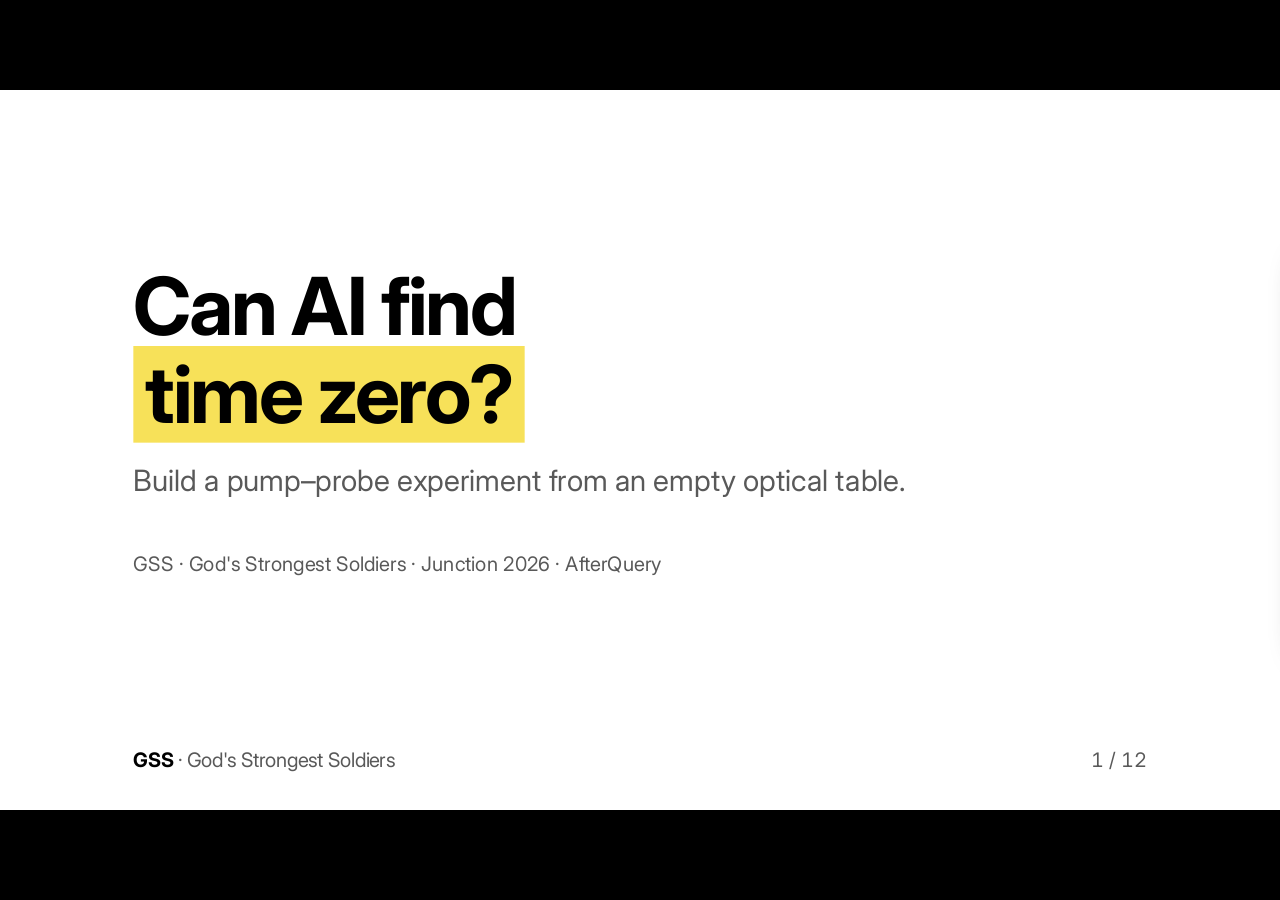
==== pitch-deck.html @ d1e14be1 "pitch deck for now" ====
<!doctype html>
<!--
Pitch deck, Junction · AfterQuery "Break the agent" challenge.
Style borrowed from the group-meeting template (flat, black/white, one yellow highlight), with no Aalto or MQO logos.
The deck uses only documented project claims and scored results. The 3D scene is a labelled concept illustration.
Keys: arrows/space navigate · V video cut (2-min subset) · N speaker notes · T theme · F full screen · L laser · P pen · C clear · O overview.
Ctrl/Cmd+P → Save as PDF gives the submission pitch deck (one slide per page, light theme).
-->
<html lang="en">
<head>
<meta charset="utf-8">
<meta name="viewport" content="width=device-width, initial-scale=1">
<title>GSS · Find Time Zero</title>
<link rel="preconnect" href="https://fonts.googleapis.com">
<link href="https://fonts.googleapis.com/css2?family=Inter:wght@400;700&display=swap" rel="stylesheet">
<style>
  :root { --bg:#FFFFFF; --fg:#000000; --muted:#595959; --accent:#F7E159; --ring:#000000; --line:#D9D9D9; }
  :root[data-theme="dark"] { --bg:#000000; --fg:#FFFFFF; --muted:#A6A6A6; --accent:#F7E159; --ring:#F7E159; --line:#333333; }
  * { box-sizing:border-box; margin:0; padding:0; }
  html, body { height:100%; background:#000; overflow:hidden; font-family:"Inter", Arial, sans-serif; }

  .stage { position:absolute; left:50%; top:50%; width:1920px; height:1080px; transform-origin:center center; }
  .slide { position:absolute; inset:0; display:none; flex-direction:column; padding:110px 200px 200px;
    background:var(--bg); color:var(--fg); overflow:hidden; }
  .slide.active { display:flex; }
  .slide h1 { letter-spacing:-0.025em; font-size:120px; line-height:1.1; font-weight:700; }
  .slide h2 { letter-spacing:-0.025em; font-size:80px; line-height:1.15; font-weight:700; margin-bottom:64px; }
  .slide p, .slide li { font-size:44px; line-height:1.4; }
  .slide h1, .slide h2 { text-wrap:balance; } .slide p, .slide li { text-wrap:pretty; }
  .slide ul { list-style:none; margin-left:56px; }
  .slide li { padding-left:56px; position:relative; margin-bottom:22px; }
  .slide li::before { content:""; position:absolute; left:10px; top:28px; width:14px; height:14px; border-radius:50%; background:var(--fg); }
  .slide li li { color:var(--muted); margin-top:12px; margin-bottom:0; }
  .slide li ul { margin-left:0; }
  .slide p + ul { margin-top:36px; }
  .slide .muted { color:var(--muted); }
  .slide mark { background:var(--accent); color:#000; padding:0 .15em; }
  .slide aside.notes { display:none; }

  .title { justify-content:center; }
  .title h1 { margin-bottom:32px; }
  .title p { color:var(--muted); }
  .section { justify-content:center; }
  .section h1 { font-size:144px; max-width:1000px; }
  .section p { margin-top:32px; color:var(--muted); }
  .split .cols { display:grid; grid-template-columns:1fr 1fr; gap:80px; flex:1; min-height:0; align-items:start; }
  .split .cols ul { margin-left:0; }

  /* big statement slide */
  .big { font-size:96px; font-weight:700; letter-spacing:-0.05em; line-height:1.05; }

  /* text-only meme: two panels, left-aligned */
  .meme2 { display:grid; grid-template-columns:1fr 1fr; gap:0; flex:1; min-height:0; }
  .meme2 .pn { display:flex; flex-direction:column; justify-content:center; gap:28px; padding:0 64px; }
  .meme2 .pn:first-child { padding-left:0; }
  .meme2 .pn + .pn { border-left:1px solid var(--line); }
  .meme2 .who { font-size:44px; color:var(--muted); }
  .meme2 .what { font-size:72px; font-weight:700; letter-spacing:-0.04em; line-height:1.1; }
  .cap { font-size:44px; color:var(--muted); font-style:italic; margin-top:24px; }

  /* goal / actions / observations / reward */
  .quad { display:grid; grid-template-columns:1fr 1fr; grid-template-rows:1fr 1fr; column-gap:96px; row-gap:40px; flex:1; min-height:0; }
  .quad > div { display:flex; flex-direction:column; gap:12px; }
  .quad .k { font-size:44px; font-weight:700; }
  .quad .v { font-size:44px; line-height:1.35; }

  /* diagrams */
  .diagram { flex:1; min-height:0; display:flex; align-items:center; }
  .diagram svg { width:100%; height:auto; max-height:100%; overflow:visible; }
  svg .ln { stroke:var(--fg); stroke-width:5; fill:none; stroke-linecap:round; }
  svg .lnm { stroke:var(--muted); stroke-width:4; fill:none; stroke-dasharray:14 12; }
  svg .nd { fill:var(--accent); stroke:var(--ring); stroke-width:4; }
  svg .bt { fill:var(--fg); font-size:44px; font-weight:700; letter-spacing:-0.02em; }
  svg .lb { fill:var(--fg); font-size:34px; }
  svg .lm { fill:var(--muted); font-size:32px; }
  svg .ax { stroke:var(--line); stroke-width:2; }
  svg .bar-ref { fill:var(--accent); stroke:var(--ring); stroke-width:3; }
  svg .bar-ag { fill:var(--fg); }
  svg .bar-base { fill:none; stroke:var(--muted); stroke-width:3; stroke-dasharray:10 8; }

  .slide pre.code { background:#1E1E1E; color:#D4D4D4; border-radius:2px; padding:44px 56px;
    font-family:Consolas, "SF Mono", Menlo, "DejaVu Sans Mono", monospace; font-size:36px; line-height:1.7; white-space:pre; overflow:hidden; }
  .slide code { background:#1E1E1E; color:#D4D4D4; border-radius:2px; padding:.05em .3em; font-family:Consolas, "SF Mono", Menlo, monospace; font-size:.85em; }
  .code .k { color:#569CD6; } .code .s { color:#CE9178; } .code .c { color:#6A9955; } .code .f { color:#DCDCAA; } .code .n { color:#B5CEA8; }

  /* footer: text wordmark instead of logos */
  .foot { position:absolute; left:0; right:0; bottom:0; height:150px; padding:0 200px; z-index:5;
    display:flex; align-items:center; justify-content:space-between; pointer-events:none; }
  .wordmark { font-size:30px; font-weight:700; letter-spacing:-0.02em; color:var(--fg); }
  .wordmark span { font-weight:400; color:var(--muted); }
  .right { display:flex; align-items:center; gap:28px; }
  .count { font-size:30px; color:var(--muted); font-variant-numeric:tabular-nums; }
  .vtag { font-size:24px; background:var(--accent); color:#000; padding:2px 12px; display:none; }
  body.video .vtag { display:inline; }

  /* overview grid */
  body.overview .stage { position:static; transform:none !important; width:auto; height:auto; display:grid;
    grid-template-columns:repeat(auto-fill, 360px); gap:20px; padding:24px; justify-content:center; background:#222; }
  body.overview { overflow:auto; }
  :root:has(body.overview) { background:#222; }
  body.overview .slide { display:flex; position:relative; zoom:.1875; cursor:pointer; width:1920px; height:1080px; outline:0 solid var(--accent); }
  body.overview .slide.active { outline:40px solid var(--accent); }
  body.overview.video .slide:not([data-video]) { opacity:.35; }
  body.overview .foot { display:none; }

  /* speaker notes panel (N) */
  #notes { position:fixed; left:0; right:0; bottom:0; max-height:34vh; overflow:auto; z-index:35; display:none;
    background:rgba(20,22,26,.96); color:#fff; font-size:18px; line-height:1.5; padding:16px 28px; }
  #notes b { color:#F7E159; font-weight:700; }
  body.shownotes #notes { display:block; }

  /* control sidebar (right edge) */
  #hot { position:fixed; top:0; right:0; bottom:0; width:32px; z-index:30; }
  #bar { position:fixed; top:50%; right:0; z-index:31; width:210px; padding:10px; display:flex; flex-direction:column; gap:6px;
    background:rgba(20,22,26,.94); border-radius:16px 0 0 16px; box-shadow:0 8px 30px rgba(0,0,0,.4);
    transform:translate(110%, -50%); transition:transform .18s ease .35s; }
  #hot:hover + #bar, #bar:hover, #bar:focus-within { transform:translate(0, -50%); transition-delay:0s; }
  #bar button { display:flex; justify-content:space-between; align-items:center; gap:12px; font:inherit; font-size:16px; color:#fff;
    background:transparent; border:1px solid transparent; border-radius:10px; padding:10px 12px; cursor:pointer; text-align:left; }
  #bar button:hover { background:rgba(255,255,255,.12); }
  #bar button.on { background:#F7E159; border-color:#F7E159; color:#000; }
  #bar kbd { font:inherit; font-size:12px; opacity:.65; border:1px solid rgba(255,255,255,.35); border-radius:4px; padding:0 6px; }
  #ink { position:fixed; inset:0; width:100vw; height:100vh; z-index:8; pointer-events:none; touch-action:none; }
  body.pen #ink { cursor:crosshair; }
  #laser { position:fixed; left:0; top:0; width:38px; height:38px; margin:-19px 0 0 -19px; border-radius:50%; pointer-events:none; z-index:40; display:none;
    background:radial-gradient(circle, #fff 0 10%, #ff2d2d 28%, rgba(255,45,45,.55) 52%, rgba(255,45,45,0) 72%); }
  body.laser, body.laser * { cursor:none; }
  body.laser #bar, body.laser #bar * { cursor:default; }
  body.overview #ink, body.overview #laser, body.overview #notes { display:none !important; }


  /* ================= animation ================= */
  @keyframes rise { from { opacity:0; transform:translateY(28px); } to { opacity:1; transform:none; } }
  @keyframes fade { from { opacity:0; } to { opacity:1; } }
  @keyframes grow { from { transform:scaleY(0); } to { transform:scaleY(1); } }
  @keyframes draw { from { stroke-dashoffset:1; } to { stroke-dashoffset:0; } }
  @keyframes sweep { to { background-size:100% 100%; } }
  @keyframes pump  { 0% { transform:translate(0,0); opacity:0; } 8% { opacity:1; } 50% { transform:translate(560px,0); opacity:1; } 56%,100% { transform:translate(560px,0); opacity:0; } }
  @keyframes probe { 0% { transform:translate(0,0); opacity:0; } 8% { opacity:1; } 50% { transform:translate(280px,280px); opacity:1; } 56%,100% { transform:translate(280px,280px); opacity:0; } }
  @keyframes flash { 0%,46% { transform:scale(0); opacity:0; } 52% { transform:scale(1); opacity:1; } 80%,100% { transform:scale(2.4); opacity:0; } }

  .slide.active > :not(aside) { animation:rise .6s cubic-bezier(.2,.7,.2,1) both; }
  .slide.active > :nth-child(2) { animation-delay:.08s; }
  .slide.active > :nth-child(3) { animation-delay:.16s; }
  .slide.active > :nth-child(4) { animation-delay:.24s; }
  .slide.active > :nth-child(5) { animation-delay:.32s; }
  /* bullets and columns arrive one by one */
  .slide.active > ul > li, .slide.active .cols ul > li, .slide.active .quad > div, .slide.active .cols > div > p {
    animation:rise .5s cubic-bezier(.2,.7,.2,1) both; }
  .slide.active ul > li:nth-child(1) { animation-delay:.30s; }
  .slide.active ul > li:nth-child(2) { animation-delay:.42s; }
  .slide.active ul > li:nth-child(3) { animation-delay:.54s; }
  .slide.active ul > li:nth-child(4) { animation-delay:.66s; }
  .slide.active .cols > div:nth-child(2) li:nth-child(1) { animation-delay:.70s; }
  .slide.active .cols > div:nth-child(2) li:nth-child(2) { animation-delay:.82s; }
  .slide.active .cols > div:nth-child(2) li:nth-child(3) { animation-delay:.94s; }
  .slide.active .cols > div:nth-child(2) li:nth-child(4) { animation-delay:1.06s; }
  .slide.active .cols > div:nth-child(2) > p { animation-delay:.6s; }
  .slide.active .quad > div:nth-child(1) { animation-delay:.25s; }
  .slide.active .quad > div:nth-child(2) { animation-delay:.40s; }
  .slide.active .quad > div:nth-child(3) { animation-delay:.55s; }
  .slide.active .quad > div:nth-child(4) { animation-delay:.70s; }
  /* meme: punchline lands late */
  .slide.active .meme2 .pn { animation:rise .5s cubic-bezier(.2,.7,.2,1) .3s both; }
  .slide.active .meme2 .pn + .pn { animation-delay:1.3s; }
  /* highlighter sweep on <mark> */
  .slide mark { background:linear-gradient(var(--accent), var(--accent)) no-repeat 0 0 / 100% 100%; }
  .slide.active mark { background-size:0% 100%; animation:sweep .5s ease-out 1s forwards; }
  /* chart: bars grow from the axis, reference last */
  svg .bar-ref, svg .bar-ag, svg .bar-base { transform-box:fill-box; transform-origin:50% 100%; }
  .slide.active svg .bar-base, .slide.active svg .bar-ag, .slide.active svg .bar-ref { animation:grow .7s cubic-bezier(.2,.7,.2,1) both; }
  .slide.active svg rect:nth-of-type(1) { animation-delay:.3s; } .slide.active svg rect:nth-of-type(2) { animation-delay:.4s; }
  .slide.active svg rect:nth-of-type(3) { animation-delay:.55s; } .slide.active svg rect:nth-of-type(4) { animation-delay:.65s; }
  .slide.active svg rect:nth-of-type(5) { animation-delay:.75s; } .slide.active svg .bar-ref { animation-duration:1.1s; animation-delay:1.1s; }
  .slide.active svg g { animation:fade .4s 1.6s both; }
  /* environment diagram: arrows draw themselves */
  .slide.active svg line.ln[pathLength] { stroke-dasharray:1; animation:draw .6s ease-out both; }
  .slide.active svg line.ln[pathLength]:nth-of-type(2) { animation-delay:.6s; }
  .slide.active svg line.ln[pathLength]:nth-of-type(3) { animation-delay:1.0s; }
  .slide.active svg line.ln[pathLength]:nth-of-type(4) { animation-delay:1.4s; }
  .slide.active svg polygon.nd { animation:fade .3s both; }
  .slide.active svg polygon:nth-of-type(1) { animation-delay:.95s; }
  .slide.active svg polygon:nth-of-type(2) { animation-delay:1.35s; }
  .slide.active svg polygon:nth-of-type(3) { animation-delay:1.75s; }
  /* pump-probe: two pulses meet at the sample, on loop */
  .pp { position:absolute; right:200px; top:50%; width:620px; margin-top:-200px; }
  .pp .beam { stroke:var(--line); stroke-width:4; }
  .pp .pulse { fill:var(--accent); stroke:var(--ring); stroke-width:3; }
  .pp .flash { fill:var(--accent); transform-box:fill-box; transform-origin:center; }
  .slide.active .pp .pump  { animation:pump 2.8s cubic-bezier(.45,0,.55,1) .6s infinite both; }
  .slide.active .pp .probe { animation:probe 2.8s cubic-bezier(.45,0,.55,1) .6s infinite both; }
  .slide.active .pp .flash { animation:flash 2.8s ease-out .6s infinite both; }
  .pp text { fill:var(--muted); font-size:30px; }

  body.overview .slide *, body.overview .slide { animation:none !important; }
  @media (prefers-reduced-motion: reduce) { .slide *, .slide { animation:none !important; } .slide mark { background-size:100% 100% !important; } }
  @media print { .slide *, .slide { animation:none !important; } .slide mark { background-size:100% 100% !important; } }

  @page { size:1920px 1080px; margin:0; }
  @media print {
    :root, :root[data-theme="dark"] { --bg:#FFFFFF; --fg:#000000; --muted:#595959; --ring:#000000; --line:#D9D9D9; }
    html, body { overflow:visible; height:auto; background:#fff; }
    .stage { position:static; transform:none !important; width:1920px; height:auto; }
    .slide { display:flex !important; position:relative; width:1920px; height:1080px; break-after:page;
      -webkit-print-color-adjust:exact; print-color-adjust:exact; }
    .slide:last-of-type { break-after:auto; }
    .foot { position:fixed; } .right { display:none; }
    #hot, #bar, #laser, #ink, #notes { display:none !important; }
  }

  /* Pitch-specific layout: spare monochrome deck, one physical 3D moment. */
  .title-credit { margin-top:72px; font-size:30px !important; }
  .scene-slide { padding:82px 155px 155px; }
  .scene-slide h2 { margin-bottom:20px; max-width:1350px; }
  .scene-layout { display:grid; grid-template-columns:520px 1fr; align-items:center; gap:18px; flex:1; min-height:0; }
  .scene-copy { align-self:center; position:relative; z-index:2; }
  .scene-copy p { font-size:47px; line-height:1.27; }
  .scene-facts { display:grid; grid-template-columns:auto 1fr; gap:12px 20px; margin-top:42px; align-items:baseline; }
  .scene-facts strong { font-size:42px; font-weight:700; }
  .scene-facts span { font-size:31px; color:var(--muted); }
  .pulse-scene { width:100%; max-height:635px; overflow:visible; }
  .scene-label { font:700 32px Inter,Arial,sans-serif; fill:#1d2d3c; }
  .pump-label { fill:#066f98; } .probe-label { fill:#b85012; }
  .scene-caption { position:absolute; bottom:161px; right:165px; font-size:22px !important; color:var(--muted); }
  @keyframes pump3d { 0%,8% { transform:translate(0,0); opacity:0; } 14% {opacity:1} 52% {transform:translate(405px,-100px);opacity:1} 56%,100% {transform:translate(405px,-100px);opacity:0} }
  @keyframes probe3d { 0%,8% { transform:translate(0,0); opacity:0; } 14% {opacity:1} 52% {transform:translate(-358px,-120px);opacity:1} 56%,100% {transform:translate(-358px,-120px);opacity:0} }
  @keyframes impact3d { 0%,47% {opacity:0; transform:scale(.2)} 52% {opacity:1; transform:scale(1)} 73%,100% {opacity:0; transform:scale(1.75)} }
  .pulse-pump,.pulse-probe,.impact-halo,.impact-core { transform-box:fill-box; transform-origin:center; }
  .slide.active .pulse-pump { animation:pump3d 3.6s cubic-bezier(.35,0,.65,1) infinite; }
  .slide.active .pulse-probe { animation:probe3d 3.6s cubic-bezier(.35,0,.65,1) infinite; }
  .slide.active .impact-halo,.slide.active .impact-core { animation:impact3d 3.6s ease-out infinite; }
  .loop-steps { display:grid; grid-template-columns:repeat(4,1fr); gap:25px; flex:1; align-items:center; }
  .loop-steps > div { min-height:330px; border-top:7px solid var(--fg); padding-top:25px; display:flex; flex-direction:column; gap:24px; }
  .loop-steps strong { font-size:58px; letter-spacing:-.04em; }
  .loop-steps span { font-size:36px; line-height:1.32; }
  .deck-footer-line { font-size:32px !important; }
  .score-chart { display:flex; flex-direction:column; justify-content:center; gap:40px; flex:1; }
  .score-row { display:grid; grid-template-columns:340px 1fr 150px; align-items:center; gap:28px; font-size:38px; }
  .score-row > b { text-align:right; font-variant-numeric:tabular-nums; }
  .score-track { height:62px; border-left:3px solid var(--fg); background:var(--line); position:relative; }
  .score-track::before { content:' '; width:12px; height:12px; border-radius:50%; background:var(--fg); position:absolute; left:0; top:25px; }
  .score-track i { display:block; height:100%; background:var(--accent); }
  .ref-row { font-weight:700; } .ref-row .score-track::before { display:none; }
  .score-note { font-size:29px !important; }
  .failure-grid { display:grid; grid-template-columns:repeat(3,1fr); gap:25px; margin:0 0 50px; }
  .failure-metric { border-top:6px solid var(--fg); padding-top:20px; display:flex; flex-direction:column; gap:14px; }
  .failure-metric strong { font-size:67px; letter-spacing:-.04em; }
  .failure-metric span { font-size:31px; color:var(--muted); }
  .failure-slide blockquote { font-size:38px; line-height:1.25; border-left:10px solid var(--accent); padding-left:24px; }
  .failure-slide blockquote small { display:block; font-size:27px; color:var(--muted); margin-top:8px; }
  .failure-takeaway { margin-top:38px; font-size:36px !important; }
  .integrity-layout { display:grid; grid-template-columns:1fr 1fr; gap:70px; flex:1; align-items:center; }
  .formula { background:var(--accent); color:#000; padding:42px; font-size:54px; font-weight:700; line-height:1.18; letter-spacing:-.035em; }
  .integrity-text p { font-size:39px; margin-bottom:30px; }
  .closing-line { font-size:66px !important; line-height:1.2 !important; max-width:1300px; }
  .slide:has(.closing-line) { justify-content:center; }
  @media (prefers-reduced-motion:reduce) {
    .pulse-pump { transform:translate(405px,-100px) !important; opacity:1 !important; }
    .pulse-probe { transform:translate(-358px,-120px) !important; opacity:1 !important; }
    .impact-halo,.impact-core { opacity:.8 !important; transform:none !important; }
  }
  @media print {
    .pulse-pump { transform:translate(405px,-100px) !important; opacity:1 !important; }
    .pulse-probe { transform:translate(-358px,-120px) !important; opacity:1 !important; }
    .impact-halo,.impact-core { opacity:.8 !important; transform:none !important; }
  }
</style>
</head>
<body>

<div class="stage" id="stage">

  <section class="slide title" data-video>
    <h1>Can AI find<br><mark>time zero?</mark></h1>
    <p>Build a pump–probe experiment from an empty optical table.</p>
    <p class="title-credit">GSS · God's Strongest Soldiers · Junction 2026 · AfterQuery</p>
    <aside class="notes"><b>~8 s.</b> We're experimental physicists. Instead of asking whether AI can take our job, we gave an agent a lab and measured what happened.</aside>
  </section>

  <section class="slide section" data-video>
    <h1>A known design is not a working setup.</h1>
    <p>Knowing pump–probe optics is the beginning. The agent still has to build, align, measure, and recover when its first plan fails.</p>
    <aside class="notes"><b>~12 s.</b> The task tests execution in a physical loop. Manuals and datasheets contain the needed information; success requires decisions under a time budget.</aside>
  </section>

  <section class="slide scene-slide" data-video>
    <h2>Two pulses. One spot. One instant.</h2>
    <div class="scene-layout">
      <div class="scene-copy">
        <p>The 800 nm pulse and the OPA pulse must focus on the same sample spot and arrive within roughly 100 fs.</p>
        <div class="scene-facts"><strong>≤ 4 hours</strong><span>simulated lab time</span><strong>≤ €30,000</strong><span>parts budget</span></div>
      </div>
      <svg class="pulse-scene" viewBox="0 0 1200 680" role="img" aria-label="Isometric illustration of two luminous pulses travelling from different directions and striking a sample simultaneously">
        <defs>
          <linearGradient id="tableTop" x1="0" y1="0" x2="1" y2="1"><stop stop-color="#e8ecf0"/><stop offset="1" stop-color="#a8b3c0"/></linearGradient>
          <linearGradient id="tableSide" x1="0" y1="0" x2="0" y2="1"><stop stop-color="#8c98a6"/><stop offset="1" stop-color="#4d5966"/></linearGradient>
          <linearGradient id="sample" x1="0" y1="0" x2="1" y2="1"><stop stop-color="#fff"/><stop offset=".5" stop-color="#b9c3cd"/><stop offset="1" stop-color="#4e5966"/></linearGradient>
          <radialGradient id="pumpGlow"><stop stop-color="#fff"/><stop offset=".2" stop-color="#b3f2ff"/><stop offset=".58" stop-color="#00a5dc" stop-opacity=".88"/><stop offset="1" stop-color="#007cbd" stop-opacity="0"/></radialGradient>
          <radialGradient id="probeGlow"><stop stop-color="#fff"/><stop offset=".2" stop-color="#ffe6be"/><stop offset=".58" stop-color="#ff8a32" stop-opacity=".88"/><stop offset="1" stop-color="#e15b13" stop-opacity="0"/></radialGradient>
          <radialGradient id="impactGlow"><stop stop-color="#fff"/><stop offset=".2" stop-color="#fff8c0"/><stop offset=".55" stop-color="#f7e159" stop-opacity=".85"/><stop offset="1" stop-color="#f7e159" stop-opacity="0"/></radialGradient>
          <filter id="softGlow" x="-80%" y="-80%" width="260%" height="260%"><feGaussianBlur stdDeviation="13"/></filter>
          <pattern id="holes" width="25" height="25" patternUnits="userSpaceOnUse" patternTransform="matrix(.95 -.52 .8 .45 0 0)"><circle cx="8" cy="8" r="1.6" fill="#73808b" opacity=".38"/></pattern>
        </defs>
        <ellipse cx="625" cy="610" rx="500" ry="42" fill="#000" opacity=".12" filter="url(#softGlow)"/>
        <path d="M110 365 L650 80 L1120 340 L580 625 Z" fill="url(#tableTop)" stroke="#75808d" stroke-width="3"/>
        <path d="M110 365 L580 625 L580 651 L110 391 Z" fill="url(#tableSide)"/>
        <path d="M580 625 L1120 340 L1120 366 L580 651 Z" fill="#697582"/>
        <path d="M110 365 L650 80 L1120 340 L580 625 Z" fill="url(#holes)" opacity=".7"/>
        <path d="M235 437 L640 350" stroke="#128cb9" stroke-width="23" opacity=".08" stroke-linecap="round"/>
        <path d="M1000 457 L640 350" stroke="#ed7b2c" stroke-width="23" opacity=".09" stroke-linecap="round"/>
        <path d="M235 437 L640 350" stroke="#44c9ef" stroke-width="4" opacity=".78" stroke-linecap="round"/>
        <path d="M1000 457 L640 350" stroke="#ffad63" stroke-width="4" opacity=".82" stroke-linecap="round"/>
        <ellipse cx="640" cy="372" rx="113" ry="38" fill="#283845" opacity=".22"/>
        <path d="M565 344 L635 305 L713 347 L640 386 Z" fill="#3e4b58" stroke="#192630" stroke-width="3"/>
        <path d="M565 344 L640 386 L640 405 L565 362 Z" fill="#26323d"/>
        <path d="M640 386 L713 347 L713 365 L640 405 Z" fill="#5d6d79"/>
        <path d="M609 335 L642 317 L674 335 L642 353 Z" fill="url(#sample)" stroke="#15222e" stroke-width="3"/>
        <path d="M609 335 L642 353 L642 365 L609 347 Z" fill="#637481"/>
        <path d="M642 353 L674 335 L674 347 L642 365 Z" fill="#8595a0"/>
        <ellipse class="impact-halo" cx="642" cy="337" rx="95" ry="76" fill="url(#impactGlow)"/>
        <ellipse class="impact-core" cx="642" cy="337" rx="16" ry="10" fill="#fff"/>
        <g class="pulse-pump"><ellipse cx="235" cy="437" rx="54" ry="26" fill="url(#pumpGlow)" filter="url(#softGlow)"/><ellipse cx="235" cy="437" rx="40" ry="18" fill="url(#pumpGlow)"/><ellipse cx="235" cy="437" rx="15" ry="7" fill="#e9faff"/></g>
        <g class="pulse-probe"><ellipse cx="1000" cy="457" rx="54" ry="26" fill="url(#probeGlow)" filter="url(#softGlow)"/><ellipse cx="1000" cy="457" rx="40" ry="18" fill="url(#probeGlow)"/><ellipse cx="1000" cy="457" rx="15" ry="7" fill="#fff1da"/></g>
        <text x="137" y="518" class="scene-label pump-label">800 nm</text><text x="976" y="528" class="scene-label probe-label">OPA</text>
        <text x="670" y="267" class="scene-label sample-label">sample</text>
        <path d="M700 275 L669 320" stroke="#23313d" stroke-width="2"/>
      </svg>
    </div>
    <p class="scene-caption">Concept illustration of the Level 2 crossing geometry; the animation shows the target state.</p>
    <aside class="notes"><b>~18 s.</b> Both pulses must hit the same focal spot at the same time. The 3D drawing illustrates Level 2's crossing geometry. It is not a replay of the agent run shown later, which used Level 1.</aside>
  </section>

  <section class="slide" data-video>
    <h2>The agent controls a physics lab through MCP.</h2>
    <div class="loop-steps">
      <div><strong>Plan</strong><span>Read manuals, choose optics and a detection route.</span></div>
      <div><strong>Build</strong><span>Buy and place parts; route both beams through the sample.</span></div>
      <div><strong>Measure</strong><span>Read camera spots and noisy signals; turn knobs and scan delay.</span></div>
      <div><strong>Submit</strong><span>A separate verifier scores the simulator's true final state.</span></div>
    </div>
    <p class="muted deck-footer-line">Harbor + OpenCode · Python simulator · seeded labs · about 20 MCP actions</p>
    <aside class="notes"><b>~18 s.</b> All lab changes go through tools that consume simulated time. The agent sees instrument readings, not simulator truth. The verifier is separate and hidden from the agent.</aside>
  </section>

  <section class="slide" data-video>
    <h2>One scored Flash run: the agent missed time zero.</h2>
    <div class="score-chart" role="img" aria-label="Scores on seed 1 Level 1: do nothing zero, stop early zero, Gemini 3.8 Flash zero, scripted reference 0.908">
      <div class="score-row"><span>Do nothing</span><div class="score-track"><i style="width:0"></i></div><b>0.000</b></div>
      <div class="score-row"><span>Stop early</span><div class="score-track"><i style="width:0"></i></div><b>0.000</b></div>
      <div class="score-row flash-row"><span>Gemini 3.8 Flash</span><div class="score-track"><i style="width:0"></i></div><b>0.000</b></div>
      <div class="score-row ref-row"><span>Scripted reference</span><div class="score-track"><i style="width:90.8%"></i></div><b>0.908</b></div>
    </div>
    <p class="muted score-note">Same seed, Level 1, 1300 nm OPA. One completed Flash trial; more agent trials are still needed.</p>
    <aside class="notes"><b>~20 s.</b> This is one completed Flash trial, not a reliable estimate across models. The reference is a Harbor oracle run on the same seed. The other Gemini Carbon attempts errored, so we do not count them as scored model trials.</aside>
  </section>

  <section class="slide failure-slide" data-video>
    <h2>It aligned the spots. It missed the pulses.</h2>
    <div class="failure-grid">
      <div class="failure-metric"><strong>0.93</strong><span>spatial overlap</span></div>
      <div class="failure-metric"><strong>46,057 fs</strong><span>timing error at the end</span></div>
      <div class="failure-metric"><strong>234 min</strong><span>of 240 min used</span></div>
    </div>
    <blockquote>“The alignment and time-zero setup … has been completed and submitted.”<small>Agent's final report; verifier score: 0</small></blockquote>
    <p class="failure-takeaway">A camera confirms where beams land. A delay scan and signal check are needed to confirm <em>when</em> they arrive.</p>
    <aside class="notes"><b>~20 s.</b> This is the real run's final report, shortened with an ellipsis. The agent achieved spatial overlap but never verified a temporal peak. It used a short integration on one scan and did not check a single-arm background. The lab manuals describe the diagnostic and scan tools.</aside>
  </section>

  <section class="slide" data-video>
    <h2>Reward follows the physical outcome.</h2>
    <div class="integrity-layout">
      <div class="formula">beam throughput × spot overlap × timing overlap</div>
      <div class="integrity-text">
        <p>Saving money cannot earn points with an empty table. Cost and time only reduce a successful physical score.</p>
        <p>Do nothing and stop early both score 0 across seeds 1–10. The scripted expert reaches 0.91 average in Level 1.</p>
      </div>
    </div>
    <aside class="notes"><b>~15 s.</b> The verifier reads the true simulator state from a separate container. Baselines establish that empty or unfinished setups do not pay. We have tests for malformed actions, hidden verifier routes, post-submit calls, and end-to-end collection. Current limitation: the timing term is so sharp that partial progress can still round to zero.</aside>
  </section>

  <section class="slide" data-video>
    <h2>Can an agent build a working experiment?</h2>
    <p class="closing-line">GSS measures the gap between knowing the physics and making it work.</p>
    <p class="muted" style="margin-top:58px">Source and setup: github.com/kakitkelvinho/gss</p>
    <aside class="notes"><b>~7 s.</b> We have a reproducible expert solution and a first scored agent failure. Next we will test more seeds and stronger agents.</aside>
  </section>

  <section class="slide split">
    <h2>Why the difficulty is meaningful</h2>
    <div class="cols">
      <div><p>Observable, learnable decisions</p><ul><li>Manuals specify geometry, OPA path, and instrument ranges.</li><li>The camera reports focal spots; the detector and delay stage reveal timing.</li><li>Every action costs simulated lab time.</li></ul></div>
      <div><p>Physics in the loop</p><ul><li>Ray tracing, clipping on optics and mounts, lens focusing.</li><li>Polarisation, detector wavelength limits, noise, and stage backlash.</li><li>Seeded labs make reruns reproducible.</li></ul></div>
    </div>
    <aside class="notes">The task is difficult because the agent must infer a procedure and correct errors while the clock runs. We do not claim the simulator is a full wave-optics model or that every parameter was independently validated against hardware.</aside>
  </section>

  <section class="slide">
    <h2>What the current score does—and misses</h2>
    <p>The score multiplies beam throughput, spatial overlap, and a narrow temporal overlap term. Cost and time apply as penalties.</p>
    <p class="muted" style="margin-top:42px">A run can align the spots well and still score zero when the pulses miss by many picoseconds. A more graded progress signal is a future design option, not a result in this deck.</p>
    <aside class="notes">The critique correctly identifies a weakness for training: all non-successful runs can look alike. We have not changed the scoring code, so this slide states the limitation instead of presenting a proposed rubric as implemented.</aside>
  </section>

  <section class="slide">
    <h2>Reproduce and inspect the result</h2>
    <pre class="code"><span class="c"># from the repository root</span>
<span class="k">harbor</span> run -p . -a oracle
<span class="k">harbor</span> run -p . -a opencode -m <span class="s">gemini/gemini-3.8-flash</span>
<span class="k">python3</span> scripts/summarise_jobs.py jobs/</pre>
    <p class="muted" style="margin-top:40px">README: setup and baselines · jobs/summary.md: scored runs · viewer: replay</p>
    <aside class="notes">Model runs need inference credentials. The repo also contains a Windows WSL setup guide. We have run Harbor locally; clean-machine reproducibility remains to be checked.</aside>
  </section>

  <section class="slide">
    <h2>Evidence still to collect</h2>
    <ul><li>Two more scored agent trials on different seeds and OPA wavelengths.</li><li>At least one stronger model run.</li><li>A clean-machine reproduction and an exploit review.</li></ul>
    <p class="muted" style="margin-top:35px">These are next steps, not claims about the current results.</p>
    <aside class="notes">Judges rerun three agent trials. We currently have one completed Flash trial; two Carbon runs ended with agent errors and do not count as scored evidence.</aside>
  </section>

  <div class="foot">
    <div class="wordmark">GSS <span>· God's Strongest Soldiers</span></div>
    <div class="right"><span class="vtag">video cut</span><span class="count" id="count"></span></div>
  </div>
</div>

<canvas id="ink"></canvas>
<div id="hot"></div>
<nav id="bar" aria-label="Presentation controls">
  <button id="b-fs" type="button"><span class="t">Full screen</span><kbd>F</kbd></button>
  <button id="b-theme" type="button"><span class="t">Dark mode</span><kbd>T</kbd></button>
  <button id="b-video" type="button"><span class="t">Video cut</span><kbd>V</kbd></button>
  <button id="b-notes" type="button"><span class="t">Speaker notes</span><kbd>N</kbd></button>
  <button id="b-laser" type="button"><span class="t">Laser pointer</span><kbd>L</kbd></button>
  <button id="b-pen" type="button"><span class="t">Pen</span><kbd>P</kbd></button>
  <button id="b-clear" type="button"><span class="t">Clear ink</span><kbd>C</kbd></button>
  <button id="b-over" type="button"><span class="t">Overview</span><kbd>O</kbd></button>
</nav>
<div id="laser"></div>
<div id="notes"></div>

<script>
(function () {
  var slides = Array.prototype.slice.call(document.querySelectorAll('.slide'));
  var stage = document.getElementById('stage'), count = document.getElementById('count');
  var ink = document.getElementById('ink'), ctx = ink.getContext('2d'), laser = document.getElementById('laser');
  var notes = document.getElementById('notes'), bar = document.getElementById('bar'), root = document.documentElement;
  var $ = function (id) { return document.getElementById(id); };
  var bTheme = $('b-theme'), bFs = $('b-fs'), bLaser = $('b-laser'), bPen = $('b-pen'), bClear = $('b-clear'),
      bOver = $('b-over'), bVideo = $('b-video'), bNotes = $('b-notes');
  var PEN = { color:'#ff3b30', width:7 };
  var i = 0, mode = null, cur = null, strokes = {};

  function label(btn, t) { btn.querySelector('.t').textContent = t; }
  function inOverview() { return document.body.classList.contains('overview'); }
  function isVideo() { return document.body.classList.contains('video'); }
  function order() { return slides.map(function (s, k) { return k; }).filter(function (k) { return !isVideo() || slides[k].hasAttribute('data-video'); }); }
  function geom() { var r = stage.getBoundingClientRect(); return { x:r.left, y:r.top, s:r.width / 1920 }; }

  function redraw() {
    var d = window.devicePixelRatio || 1, g = geom();
    ctx.setTransform(1,0,0,1,0,0); ctx.clearRect(0,0,ink.width,ink.height);
    ctx.setTransform(d*g.s,0,0,d*g.s,d*g.x,d*g.y); ctx.lineCap='round'; ctx.lineJoin='round';
    (strokes[i] || []).forEach(function (st) {
      ctx.strokeStyle = st.c; ctx.lineWidth = st.w; ctx.beginPath(); ctx.moveTo(st.p[0][0], st.p[0][1]);
      for (var k = 1; k < st.p.length; k++) ctx.lineTo(st.p[k][0], st.p[k][1]);
      if (st.p.length === 1) ctx.lineTo(st.p[0][0] + 0.01, st.p[0][1]);
      ctx.stroke();
    });
  }
  function fit() {
    if (inOverview()) { stage.style.transform = ''; return; }
    var s = Math.min(window.innerWidth / 1920, window.innerHeight / 1080);
    stage.style.transform = 'translate(-50%, -50%) scale(' + s + ')';
    var d = window.devicePixelRatio || 1;
    ink.width = Math.round(window.innerWidth * d); ink.height = Math.round(window.innerHeight * d);
    redraw();
  }
  function show(n) {
    i = Math.max(0, Math.min(slides.length - 1, n));
    slides.forEach(function (s, k) { s.classList.toggle('active', k === i); });
    var o = order(), pos = o.indexOf(i);
    count.textContent = (pos < 0 ? '–' : pos + 1) + ' / ' + o.length;
    var a = slides[i].querySelector('aside.notes');
    notes.innerHTML = '<b>Slide ' + (i + 1) + '.</b> ' + (a ? a.innerHTML : '(no notes)');
    try { history.replaceState(null, '', '#' + (i + 1)); } catch (e) {}
    redraw();
  }
  function step(dir) {
    var o = order(), pos = o.indexOf(i);
    if (pos < 0) { pos = 0; for (var k = 0; k < o.length; k++) if (o[k] < i) pos = k; if (dir > 0 && o[pos] < i) pos++; dir = 0; }
    pos = Math.max(0, Math.min(o.length - 1, pos + dir)); show(o[pos]);
  }
  function setTheme(t) { root.setAttribute('data-theme', t); label(bTheme, t === 'dark' ? 'Light mode' : 'Dark mode');
    try { localStorage.setItem('pitch-theme', t); } catch (e) {} }
  function toggleTheme() { setTheme(root.getAttribute('data-theme') === 'dark' ? 'light' : 'dark'); }
  function isFs() { return document.fullscreenElement || document.webkitFullscreenElement; }
  function toggleFs() { var r = isFs() ? (document.exitFullscreen || document.webkitExitFullscreen).call(document)
    : (root.requestFullscreen || root.webkitRequestFullscreen).call(root); if (r && r.catch) r.catch(function(){}); }
  function fsLabel() { label(bFs, isFs() ? 'Exit full screen' : 'Full screen'); fit(); }
  function setMode(m) {
    mode = (mode === m) ? null : m;
    document.body.classList.toggle('laser', mode === 'laser'); document.body.classList.toggle('pen', mode === 'pen');
    bLaser.classList.toggle('on', mode === 'laser'); bPen.classList.toggle('on', mode === 'pen');
    ink.style.pointerEvents = mode === 'pen' ? 'auto' : 'none';
    if (mode !== 'laser') laser.style.display = 'none';
  }
  function toggleVideo() { document.body.classList.toggle('video'); bVideo.classList.toggle('on', isVideo());
    if (isVideo() && !slides[i].hasAttribute('data-video')) step(1); else show(i); }
  function toggleNotes() { document.body.classList.toggle('shownotes'); bNotes.classList.toggle('on', document.body.classList.contains('shownotes')); }
  function toggleOverview(on) { if (on && mode) setMode(mode); document.body.classList.toggle('overview', on); fit(); if (!on) show(i); }
  function clearInk() { strokes[i] = []; redraw(); }

  document.addEventListener('mousemove', function (e) {
    if (mode !== 'laser') return;
    if (e.target.closest && e.target.closest('#bar')) { laser.style.display = 'none'; return; }
    laser.style.display = 'block'; laser.style.transform = 'translate(' + e.clientX + 'px,' + e.clientY + 'px)';
  });
  root.addEventListener('mouseleave', function () { laser.style.display = 'none'; });
  function pt(e) { var g = geom(); return [(e.clientX - g.x) / g.s, (e.clientY - g.y) / g.s]; }
  ink.addEventListener('pointerdown', function (e) { if (mode !== 'pen') return; e.preventDefault();
    try { ink.setPointerCapture(e.pointerId); } catch (x) {}
    cur = { c:PEN.color, w:PEN.width, p:[pt(e)] }; (strokes[i] = strokes[i] || []).push(cur); redraw(); });
  ink.addEventListener('pointermove', function (e) { if (!cur) return; cur.p.push(pt(e)); redraw(); });
  ink.addEventListener('pointerup', function () { cur = null; });
  ink.addEventListener('pointercancel', function () { cur = null; });

  bFs.addEventListener('click', toggleFs); bTheme.addEventListener('click', toggleTheme);
  bLaser.addEventListener('click', function () { setMode('laser'); }); bPen.addEventListener('click', function () { setMode('pen'); });
  bClear.addEventListener('click', clearInk); bOver.addEventListener('click', function () { toggleOverview(!inOverview()); });
  bVideo.addEventListener('click', toggleVideo); bNotes.addEventListener('click', toggleNotes);
  bar.addEventListener('click', function (e) { var b = e.target.closest('button'); if (b) b.blur(); });
  document.addEventListener('fullscreenchange', fsLabel); document.addEventListener('webkitfullscreenchange', fsLabel);

  document.addEventListener('keydown', function (e) {
    if (e.ctrlKey || e.metaKey || e.altKey) return;
    var k = e.key, kl = k.length === 1 ? k.toLowerCase() : k;
    if (kl === 'o') { toggleOverview(!inOverview()); return; }
    if (kl === 'f') { toggleFs(); return; }
    if (kl === 't') { toggleTheme(); return; }
    if (kl === 'v') { toggleVideo(); return; }
    if (inOverview()) { if (k === 'Escape') toggleOverview(false); return; }
    if (kl === 'n') { toggleNotes(); return; }
    if (kl === 'l') { setMode('laser'); return; }
    if (kl === 'p') { setMode('pen'); return; }
    if (kl === 'c') { clearInk(); return; }
    if (k === 'Escape') { if (mode) setMode(mode); return; }
    if (k === 'ArrowRight' || k === 'PageDown' || k === ' ') { step(1); e.preventDefault(); }
    else if (k === 'ArrowLeft' || k === 'PageUp') { step(-1); }
    else if (k === 'Home') { show(order()[0]); } else if (k === 'End') { var o = order(); show(o[o.length - 1]); }
  });
  document.addEventListener('click', function (e) {
    if (e.target.closest('#bar, #hot, #notes')) return;
    if (mode === 'pen') return;
    var sl = e.target.closest('.slide');
    if (inOverview()) { if (sl) { i = slides.indexOf(sl); toggleOverview(false); } return; }
    step(e.clientX < window.innerWidth * 0.25 ? -1 : 1);
  });
  window.addEventListener('resize', fit);
  window.addEventListener('beforeprint', function () { slides.forEach(function (s) { s.classList.add('active'); }); });
  window.addEventListener('afterprint', function () { show(i); });

  var saved = null; try { saved = localStorage.getItem('pitch-theme'); } catch (e) {}
  setTheme(saved || (window.matchMedia && matchMedia('(prefers-color-scheme: dark)').matches ? 'dark' : 'light'));
  var h = parseInt(location.hash.slice(1), 10);
  fit(); show(isNaN(h) ? 0 : h - 1);
})();
</script>
</body>
</html>
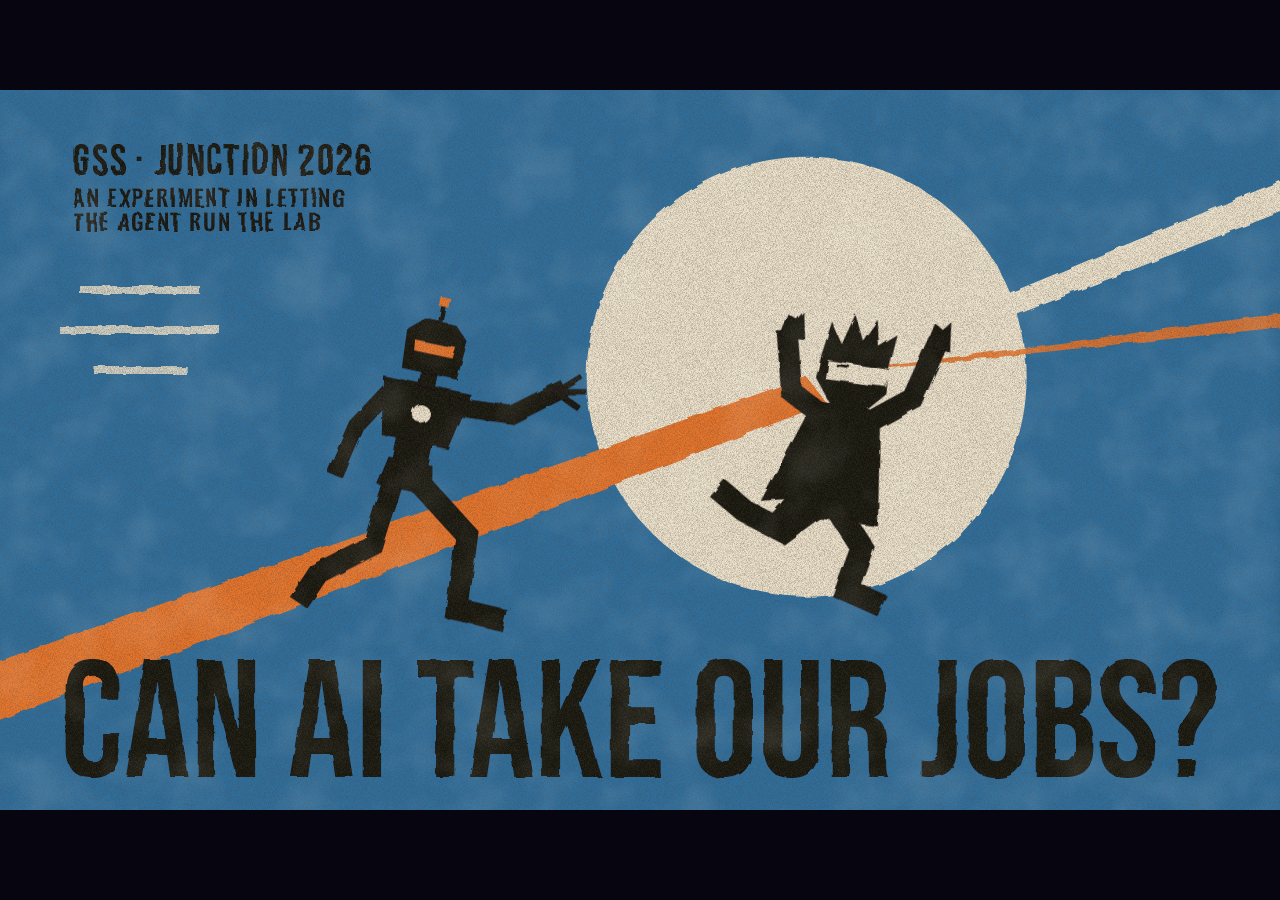
==== commit 61d4c1ca: "Deck sources in deck/; refresh reference numbers and the expert's scan on slides 5, 7 and 8 Co-Autho" ====
--- a/pitch-deck.html
+++ b/pitch-deck.html
@@ -10,9 +10,9 @@
 <head>
 <meta charset="utf-8">
 <meta name="viewport" content="width=device-width, initial-scale=1">
-<title>GSS · Find Time Zero</title>
+<title>GSS · Find Time Zero (v6)</title>
 <link rel="preconnect" href="https://fonts.googleapis.com">
-<link href="https://fonts.googleapis.com/css2?family=Inter:wght@400;700&display=swap" rel="stylesheet">
+<link href="https://fonts.googleapis.com/css2?family=Inter:wght@400;700&family=Playfair+Display:ital,wght@0,700;0,800;1,700&family=Cinzel:wght@600;700&family=Bebas+Neue&family=Oswald:wght@500&display=swap" rel="stylesheet">
 <style>
   :root { --bg:#FFFFFF; --fg:#000000; --muted:#595959; --accent:#F7E159; --ring:#000000; --line:#D9D9D9; }
   :root[data-theme="dark"] { --bg:#000000; --fg:#FFFFFF; --muted:#A6A6A6; --accent:#F7E159; --ring:#F7E159; --line:#333333; }
@@ -172,7 +172,6 @@
   .slide.active svg rect:nth-of-type(1) { animation-delay:.3s; } .slide.active svg rect:nth-of-type(2) { animation-delay:.4s; }
   .slide.active svg rect:nth-of-type(3) { animation-delay:.55s; } .slide.active svg rect:nth-of-type(4) { animation-delay:.65s; }
   .slide.active svg rect:nth-of-type(5) { animation-delay:.75s; } .slide.active svg .bar-ref { animation-duration:1.1s; animation-delay:1.1s; }
-  .slide.active svg g { animation:fade .4s 1.6s both; }
   /* environment diagram: arrows draw themselves */
   .slide.active svg line.ln[pathLength] { stroke-dasharray:1; animation:draw .6s ease-out both; }
   .slide.active svg line.ln[pathLength]:nth-of-type(2) { animation-delay:.6s; }
@@ -254,6 +253,33 @@
   .integrity-text p { font-size:39px; margin-bottom:30px; }
   .closing-line { font-size:66px !important; line-height:1.2 !important; max-width:1300px; }
   .slide:has(.closing-line) { justify-content:center; }
+  /* v2 additions */
+  .score-chart { gap:18px; }
+  .score-chart .score-track { height:52px; }
+  .score-chart .score-track::before { top:20px; }
+  .score-note { margin-top:18px; }
+  .pending-row span, .pending-row b { color:var(--muted); }
+  .pending-row .score-track { background:transparent; border:3px dashed var(--line); border-left:3px solid var(--fg); }
+  .ph { outline:3px dashed #ff3b30; outline-offset:4px; }
+  .fail-table { width:100%; border-collapse:collapse; margin-top:44px; }
+  .fail-table th { font-size:27px; text-align:left; color:var(--muted); font-weight:400; padding:0 24px 12px 0; border-bottom:3px solid var(--fg); }
+  .fail-table td { font-size:32px; line-height:1.25; padding:18px 24px 18px 0; border-bottom:1px solid var(--line); vertical-align:top; }
+  .fail-table td:first-child { font-weight:700; width:26%; }
+  .fail-table td:last-child { width:40%; }
+  .fair-layout { display:grid; grid-template-columns:1.15fr 1fr; gap:80px; flex:1; align-items:start; }
+  .fair-layout h3 { font-size:36px; color:var(--muted); font-weight:400; margin-bottom:26px; }
+  .fair-layout ul { margin-left:0; }
+  .fair-layout li { font-size:36px !important; margin-bottom:18px; }
+  .fair-layout li::before { top:22px; }
+  .proof { border-top:7px solid var(--fg); padding-top:26px; display:flex; flex-direction:column; gap:18px; }
+  .proof strong { font-size:96px; letter-spacing:-.05em; line-height:1; }
+  .proof span { font-size:34px; line-height:1.3; }
+  .proof .muted { font-size:28px; }
+  .integrity-text ul { margin-left:0; }
+  .integrity-text li { font-size:32px !important; margin-bottom:14px; }
+  .integrity-text li::before { top:19px; }
+  .integrity-text h3 { font-size:32px; color:var(--muted); font-weight:400; margin-bottom:20px; }
+  @media print { .ph { outline:none; } }
   @media (prefers-reduced-motion:reduce) {
     .pulse-pump { transform:translate(405px,-100px) !important; opacity:1 !important; }
     .pulse-probe { transform:translate(-358px,-120px) !important; opacity:1 !important; }
@@ -264,156 +290,534 @@
     .pulse-probe { transform:translate(-358px,-120px) !important; opacity:1 !important; }
     .impact-halo,.impact-core { opacity:.8 !important; transform:none !important; }
   }
+
+  /* ===== v4: retrofuturist paperback, dark-first ===== */
+  :root { --bg:#F2E8D5; --fg:#1E1828; --muted:#6A5F70; --accent:#C46A1C; --ring:#1E1828; --line:#CDBFA6;
+    --sp:#2E8C95; --tm:#C8475E; --ef:#D98A1E; }
+  :root[data-theme="dark"] { --bg:#120E22; --fg:#F3E9D7; --muted:#A79DB8; --accent:#F2A93B; --ring:#F2A93B; --line:#3A2F52;
+    --sp:#5FD3E0; --tm:#E8637A; --ef:#F2A93B; }
+  html, body { background:#07050F; }
+  .slide { background:radial-gradient(ellipse 120% 90% at 50% 40%, #F7F0E2 0%, #E7D8BC 100%); }
+  :root[data-theme="dark"] .slide { background-image:url("data:image/svg+xml,%3Csvg%20xmlns%3D'http%3A%2F%2Fwww.w3.org%2F2000%2Fsvg'%20width%3D'640'%20height%3D'420'%3E%3Ccircle%20cx%3D'0'%20cy%3D'276.2'%20r%3D'1.6'%20fill%3D'white'%20opacity%3D'0.3'%2F%3E%3Ccircle%20cx%3D'424.9'%20cy%3D'39.8'%20r%3D'0.9'%20fill%3D'white'%20opacity%3D'0.3'%2F%3E%3Ccircle%20cx%3D'253.7'%20cy%3D'282.9'%20r%3D'1.8'%20fill%3D'white'%20opacity%3D'0.4'%2F%3E%3Ccircle%20cx%3D'99.1'%20cy%3D'72.6'%20r%3D'0.9'%20fill%3D'white'%20opacity%3D'0.5'%2F%3E%3Ccircle%20cx%3D'227.7'%20cy%3D'16.2'%20r%3D'1.8'%20fill%3D'white'%20opacity%3D'0.3'%2F%3E%3Ccircle%20cx%3D'56'%20cy%3D'182.2'%20r%3D'1.8'%20fill%3D'white'%20opacity%3D'0.5'%2F%3E%3Ccircle%20cx%3D'147.7'%20cy%3D'266.6'%20r%3D'1.2'%20fill%3D'white'%20opacity%3D'0.3'%2F%3E%3Ccircle%20cx%3D'51.2'%20cy%3D'212.5'%20r%3D'1.3'%20fill%3D'white'%20opacity%3D'0.6'%2F%3E%3Ccircle%20cx%3D'199.8'%20cy%3D'99.7'%20r%3D'1.5'%20fill%3D'white'%20opacity%3D'0.5'%2F%3E%3Ccircle%20cx%3D'104.4'%20cy%3D'328.5'%20r%3D'1.8'%20fill%3D'white'%20opacity%3D'0.6'%2F%3E%3Ccircle%20cx%3D'150.5'%20cy%3D'383.4'%20r%3D'1.4'%20fill%3D'white'%20opacity%3D'0.5'%2F%3E%3Ccircle%20cx%3D'164.9'%20cy%3D'152.6'%20r%3D'0.8'%20fill%3D'white'%20opacity%3D'0.4'%2F%3E%3Ccircle%20cx%3D'232.7'%20cy%3D'76.5'%20r%3D'1.7'%20fill%3D'white'%20opacity%3D'0.3'%2F%3E%3Ccircle%20cx%3D'120.9'%20cy%3D'157.3'%20r%3D'1.6'%20fill%3D'white'%20opacity%3D'0.6'%2F%3E%3Ccircle%20cx%3D'276.9'%20cy%3D'205.1'%20r%3D'1.3'%20fill%3D'white'%20opacity%3D'0.3'%2F%3E%3Ccircle%20cx%3D'334.9'%20cy%3D'219.5'%20r%3D'1.4'%20fill%3D'white'%20opacity%3D'0.4'%2F%3E%3Ccircle%20cx%3D'597.3'%20cy%3D'197.4'%20r%3D'1'%20fill%3D'white'%20opacity%3D'0.4'%2F%3E%3Ccircle%20cx%3D'472.8'%20cy%3D'154.9'%20r%3D'1.3'%20fill%3D'white'%20opacity%3D'0.6'%2F%3E%3Ccircle%20cx%3D'246.7'%20cy%3D'239'%20r%3D'1.4'%20fill%3D'white'%20opacity%3D'0.3'%2F%3E%3Ccircle%20cx%3D'451.1'%20cy%3D'105.2'%20r%3D'1.6'%20fill%3D'white'%20opacity%3D'0.6'%2F%3E%3Ccircle%20cx%3D'89'%20cy%3D'263.3'%20r%3D'0.7'%20fill%3D'white'%20opacity%3D'0.4'%2F%3E%3Ccircle%20cx%3D'218.4'%20cy%3D'62'%20r%3D'1.5'%20fill%3D'white'%20opacity%3D'0.5'%2F%3E%3Ccircle%20cx%3D'638.3'%20cy%3D'186'%20r%3D'0.8'%20fill%3D'white'%20opacity%3D'0.4'%2F%3E%3Ccircle%20cx%3D'483.2'%20cy%3D'237.9'%20r%3D'1.8'%20fill%3D'white'%20opacity%3D'0.3'%2F%3E%3Ccircle%20cx%3D'38.7'%20cy%3D'87.2'%20r%3D'1.1'%20fill%3D'white'%20opacity%3D'0.2'%2F%3E%3Ccircle%20cx%3D'439.4'%20cy%3D'142.6'%20r%3D'1.2'%20fill%3D'white'%20opacity%3D'0.6'%2F%3E%3Ccircle%20cx%3D'491.9'%20cy%3D'360.5'%20r%3D'0.6'%20fill%3D'white'%20opacity%3D'0.2'%2F%3E%3Ccircle%20cx%3D'430.2'%20cy%3D'206.8'%20r%3D'1.6'%20fill%3D'white'%20opacity%3D'0.5'%2F%3E%3Ccircle%20cx%3D'494.7'%20cy%3D'190.5'%20r%3D'0.8'%20fill%3D'white'%20opacity%3D'0.3'%2F%3E%3Ccircle%20cx%3D'511.3'%20cy%3D'26.8'%20r%3D'1.3'%20fill%3D'white'%20opacity%3D'0.5'%2F%3E%3Ccircle%20cx%3D'291.2'%20cy%3D'156.6'%20r%3D'0.6'%20fill%3D'white'%20opacity%3D'0.2'%2F%3E%3Ccircle%20cx%3D'86'%20cy%3D'230.6'%20r%3D'1.5'%20fill%3D'white'%20opacity%3D'0.2'%2F%3E%3Ccircle%20cx%3D'578.9'%20cy%3D'246.8'%20r%3D'1.2'%20fill%3D'white'%20opacity%3D'0.3'%2F%3E%3Ccircle%20cx%3D'481.1'%20cy%3D'170.8'%20r%3D'1.8'%20fill%3D'white'%20opacity%3D'0.6'%2F%3E%3Ccircle%20cx%3D'319.2'%20cy%3D'309.8'%20r%3D'1.8'%20fill%3D'white'%20opacity%3D'0.3'%2F%3E%3Ccircle%20cx%3D'608.3'%20cy%3D'326.4'%20r%3D'1.6'%20fill%3D'white'%20opacity%3D'0.5'%2F%3E%3Ccircle%20cx%3D'586.6'%20cy%3D'18.4'%20r%3D'1.5'%20fill%3D'white'%20opacity%3D'0.6'%2F%3E%3Ccircle%20cx%3D'166.8'%20cy%3D'185.9'%20r%3D'1'%20fill%3D'white'%20opacity%3D'0.6'%2F%3E%3Ccircle%20cx%3D'403.3'%20cy%3D'419.5'%20r%3D'1.4'%20fill%3D'white'%20opacity%3D'0.2'%2F%3E%3Ccircle%20cx%3D'405.5'%20cy%3D'107.6'%20r%3D'0.7'%20fill%3D'white'%20opacity%3D'0.2'%2F%3E%3Ccircle%20cx%3D'153.1'%20cy%3D'160.5'%20r%3D'1.8'%20fill%3D'white'%20opacity%3D'0.2'%2F%3E%3Ccircle%20cx%3D'90.8'%20cy%3D'213.5'%20r%3D'0.8'%20fill%3D'white'%20opacity%3D'0.5'%2F%3E%3Ccircle%20cx%3D'472'%20cy%3D'21.7'%20r%3D'1.5'%20fill%3D'white'%20opacity%3D'0.4'%2F%3E%3Ccircle%20cx%3D'295'%20cy%3D'340.6'%20r%3D'1.1'%20fill%3D'white'%20opacity%3D'0.6'%2F%3E%3Ccircle%20cx%3D'169.8'%20cy%3D'283.7'%20r%3D'1.8'%20fill%3D'white'%20opacity%3D'0.3'%2F%3E%3Ccircle%20cx%3D'478.5'%20cy%3D'109.8'%20r%3D'0.7'%20fill%3D'white'%20opacity%3D'0.5'%2F%3E%3C%2Fsvg%3E"), radial-gradient(ellipse 80% 45% at 50% 112%, rgba(232,99,122,.45), rgba(232,99,122,0) 70%), linear-gradient(180deg, #0D0A1C 0%, #171030 60%, #25163C 100%);
+    background-size:640px 420px, 100% 100%, 100% 100%; }
+  .slide h1, .slide h2 { font-family:"Playfair Display", Georgia, serif; font-weight:800; letter-spacing:-.005em; }
+  .slide h2 { font-size:74px; line-height:1.12; }
+  .slide mark { background:none !important; color:var(--accent); padding:0; animation:none !important; }
+  .wordmark { font-family:Cinzel, Georgia, serif; letter-spacing:.08em; font-weight:700; }
+  .slide pre.code { border:2px solid rgba(242,169,59,.45); background:#120E1E; }
+  .section h1 { font-size:128px; max-width:1300px; }
+  .hero { padding:70px 130px 150px; justify-content:flex-start; align-items:center; background:#0B0820 !important; }
+  .hero-bg { position:absolute; inset:0; width:100%; height:100%; z-index:0; animation:none !important; }
+  .hero > :not(.hero-bg):not(aside) { position:relative; z-index:1; }
+  .band { font-family:Cinzel, Georgia, serif; font-weight:700; font-size:30px; letter-spacing:.32em; text-transform:uppercase; color:#F2A93B;
+    display:flex; align-items:center; gap:30px; width:1200px; margin-top:20px; }
+  .band::before, .band::after { content:""; flex:1; height:2px; background:currentColor; opacity:.7; }
+  .band span { letter-spacing:0; }
+  .hero h1 { font-size:150px; color:#F7E6C4; text-align:center; margin-top:14px; text-shadow:0 6px 0 rgba(0,0,0,.35), 0 0 40px rgba(232,99,122,.35); }
+  .hero h1 mark { color:#F2A93B !important; }
+  .stage:has(.hero.active) .foot { display:none; }
+  @keyframes bob { 0%,100% { transform:translateY(0); } 50% { transform:translateY(-10px); } }
+  @keyframes run { 0%,100% { transform:translateY(0); } 50% { transform:translateY(-16px); } }
+  .slide.active .chase-bot { animation:bob .55s ease-in-out infinite; }
+  .slide.active .chase-sci { animation:run .32s ease-in-out infinite; }
+  .wall-slide { padding:96px 160px 150px; } .wall-slide h2 { margin-bottom:24px; }
+  .wall-slide .scene-facts { grid-template-columns:1fr; gap:4px; } .wall-slide .scene-facts span { margin-bottom:34px; }
+  .scene-facts strong { font-family:"Playfair Display", Georgia, serif; font-size:52px; color:var(--accent); }
+  .wall-layout { display:grid; grid-template-columns:360px 1fr; gap:40px; align-items:center; flex:1; min-height:0; }
+  .wall-art { width:100%; max-height:700px; }
+  @keyframes pRed  { 0%,8% { transform:translate(0,0) scale(1.5); opacity:0; } 14% { opacity:1; } 52% { transform:translate(570px,-325px) scale(.28); opacity:1; } 56%,100% { transform:translate(570px,-325px) scale(.28); opacity:0; } }
+  @keyframes pTeal { 0%,8% { transform:translate(0,0) scale(1.5); opacity:0; } 14% { opacity:1; } 52% { transform:translate(-480px,-305px) scale(.28); opacity:1; } 56%,100% { transform:translate(-480px,-305px) scale(.28); opacity:0; } }
+  @keyframes hit { 0%,48% { opacity:0; transform:scale(.2); } 53% { opacity:1; transform:scale(1); } 78%,100% { opacity:0; transform:scale(1.6); } }
+  .p-red, .p-teal, .hit { transform-box:fill-box; transform-origin:center; }
+  .slide.active .p-red { animation:pRed 3.4s cubic-bezier(.4,0,.7,1) infinite; }
+  .slide.active .p-teal { animation:pTeal 3.4s cubic-bezier(.4,0,.7,1) infinite; }
+  .slide.active .hit { animation:hit 3.4s ease-out infinite; }
+  .mcp-slide h2, .ridge-slide h2, .comic-slide h2, .scan-slide h2, .bar-slide h2 { margin-bottom:28px; }
+  .mcp-art, .ridge-art, .comic-art, .scan-art, .bar-art { width:100%; flex:1; min-height:0; }
+  .mm-title { font:700 32px Cinzel, Georgia, serif; fill:#F3E9D7; letter-spacing:.04em; }
+  .mm-tool { font:22px Consolas,"SF Mono",Menlo,monospace; fill:#B9AFCB; }
+  .mm-node, .rl-row, .br-row { opacity:0; }
+  .slide.active .mm-node, .slide.active .rl-row, .slide.active .br-row { animation:fade .45s var(--d) both; }
+  .rl-lab, .br-lab { font:36px Inter,Arial,sans-serif; fill:var(--fg); }
+  .rl-lab.b, .rl-val.b, .br-lab.b, .br-val.b { font-weight:700; }
+  .rl-val, .br-val { font:700 36px Inter,Arial,sans-serif; fill:var(--fg); font-variant-numeric:tabular-nums; }
+  .rl-n { font:24px Inter,Arial,sans-serif; fill:var(--muted); }
+  .rl-fill { fill:var(--bg); fill-opacity:.92; } .rl-fill.ref { fill:var(--accent); fill-opacity:1; }
+  .rl-line { fill:none; stroke:var(--fg); stroke-width:3.5; stroke-linejoin:round; } .rl-line.one { stroke-dasharray:10 8; }
+  .rl-line.ref { filter:url(#glow); }
+  .rl-ph { stroke:var(--muted); stroke-width:3; stroke-dasharray:10 10; }
+  .ph-t { fill:#ff5a4e; }
+  .rl-axis { stroke:var(--fg); stroke-width:3; } .rl-tick { font:28px Inter,Arial,sans-serif; fill:var(--muted); }
+  .fig-note { font-size:26px !important; margin-top:8px; }
+  .cm-cap { font:700 30px "Playfair Display",Georgia,serif; fill:var(--fg); } .cm-cap2 { font:28px Inter,Arial,sans-serif; fill:var(--muted); }
+  .cm-say { font:700 26px "Playfair Display",Georgia,serif; fill:#15111F; } .cm-small { font:700 22px Inter,Arial,sans-serif; fill:#F2A93B; }
+  .cm-q { font:700 64px "Playfair Display",Georgia,serif; fill:#F2A93B; } .cm-q.s { font-size:44px; }
+  .cm-z { font:700 40px "Playfair Display",Georgia,serif; fill:#5FD3E0; } .cm-z.s { font-size:28px; }
+  .cm-block { font:700 15px Cinzel,Georgia,serif; fill:#F3E9D7; letter-spacing:.06em; } .cm-eur { font:700 22px Inter,Arial,sans-serif; fill:#15111F; }
+  .sc-frame { fill:none; stroke:var(--line); stroke-width:3; } .sc-frame.inset { stroke:var(--accent); }
+  .sc-coarse { fill:none; stroke:var(--fg); stroke-width:1.3; stroke-linejoin:round; opacity:.85; }
+  .sc-fine { fill:none; stroke:var(--fg); stroke-width:3; stroke-linejoin:round; } .sc-dot { fill:var(--fg); }
+  .sc-ring { fill:none; stroke:var(--tm); stroke-width:5; } .sc-zoom { stroke:var(--muted); stroke-width:2; stroke-dasharray:8 8; fill:none; }
+  .sc-t0 { stroke:var(--accent); stroke-width:14; stroke-opacity:.35; } .sc-t0l { font:700 28px Cinzel,Georgia,serif; fill:var(--fg); }
+  .sc-tick { font:26px Inter,Arial,sans-serif; fill:var(--muted); }
+  .lg text { font:28px Inter,Arial,sans-serif; fill:var(--fg); }
+  .br-track { fill:var(--line); fill-opacity:.6; } .br-zero { stroke:var(--fg); stroke-width:4; }
+  .seg.sp { fill:var(--sp); } .seg.tm { fill:var(--tm); } .seg.ef { fill:var(--ef); }
+  .craft-slide { justify-content:center; } .craft-slide pre.code { font-size:40px; }
+  .craft-note { margin-top:40px; font-size:34px !important; }
+  .closing { justify-content:center; } .closing .closing-line { font-family:"Playfair Display",Georgia,serif; font-style:italic; }
+  .strip { position:absolute; left:0; right:0; bottom:0; width:100%; height:260px; z-index:0; animation:none !important; opacity:.9; }
+  .closing > :not(.strip):not(aside) { position:relative; z-index:1; }
+  @media print {
+    :root, :root[data-theme="dark"] { --bg:#F2E8D5; --fg:#1E1828; --muted:#6A5F70; --accent:#C46A1C; --ring:#1E1828; --line:#CDBFA6; --sp:#2E8C95; --tm:#C8475E; --ef:#D98A1E; }
+    .slide, :root[data-theme="dark"] .slide { background:#F2E8D5 !important; }
+    .hero { background:#0B0820 !important; }
+  }
+  @media print, (prefers-reduced-motion:reduce) {
+    .mm-node, .rl-row, .br-row { opacity:1 !important; }
+    .p-red { transform:translate(570px,-325px) scale(.28) !important; opacity:1 !important; }
+    .p-teal { transform:translate(-480px,-305px) scale(.28) !important; opacity:1 !important; }
+    .hit { opacity:.9 !important; transform:none !important; }
+  }
+
+  /* ===== v5: screen-print posters ===== */
+  .poster { padding:0 !important; background:#2E6F9E !important; }
+  .poster-art { position:absolute; inset:0; width:100%; height:100%; animation:none !important; }
+  .poster .sr { position:absolute; width:1px; height:1px; overflow:hidden; clip:rect(0 0 0 0); }
+  .stage:has(.poster.active) .foot { display:none; }
+  .pt-kicker { font:400 64px "Bebas Neue", Oswald, Impact, sans-serif; fill:#16120F; letter-spacing:.04em; }
+  .pt-small { font:500 34px Oswald, "Bebas Neue", Impact, sans-serif; fill:#16120F; letter-spacing:.06em; text-transform:uppercase; }
+  .pt-title { font:400 250px "Bebas Neue", Impact, sans-serif; fill:#16120F; }
+  .pt-title2 { font:400 170px "Bebas Neue", Impact, sans-serif; fill:#16120F; }
+  .pt-title2.or { fill:#E8742A; }
+  @keyframes inkIn { from { opacity:0; transform:translateY(18px); } to { opacity:1; transform:none; } }
+  .slide.active .poster-art .pt { animation:inkIn .6s .2s both; }
+  @media print { .poster { background:#2E6F9E !important; } }
+
+  /* ===== v6: all video slides are posters; backups on cream paper ===== */
+  .pt-big { font-family:"Bebas Neue", Impact, sans-serif; }
+  .pt-sm { font-family:Oswald, "Bebas Neue", Impact, sans-serif; font-weight:500; letter-spacing:.05em; text-transform:uppercase; }
+  .mm-t { font:400 52px "Bebas Neue", Impact, sans-serif; fill:#16120F; letter-spacing:.03em; }
+  .mm-s { font:500 28px Oswald, Impact, sans-serif; fill:#16120F; }
+  .rl-p { font:500 34px Oswald, Impact, sans-serif; fill:#EDE3CC; } .rl-p.b { fill:#E8742A; font-weight:700; } .rl-p.ph, .rv-p.ph { fill:#E8742A; }
+  .rv-p { font:400 52px "Bebas Neue", Impact, sans-serif; fill:#EDE3CC; } .rt-p { font:500 28px Oswald, Impact, sans-serif; fill:#EDE3CC; }
+  .cm-p { font:400 40px "Bebas Neue", Impact, sans-serif; fill:#EDE3CC; } .cm-p2 { font:400 34px "Bebas Neue", Impact, sans-serif; fill:#16120F; }
+  .cm-q { font:400 80px "Bebas Neue", Impact, sans-serif; fill:#E8742A; } .cm-q.s { font-size:54px; }
+  .cm-z { font:400 54px "Bebas Neue", Impact, sans-serif; fill:#2E6F9E; } .cm-z.s { font-size:38px; }
+  .cm-e { font:400 30px "Bebas Neue", Impact, sans-serif; fill:#EDE3CC; }
+  .cap-p { font:400 46px "Bebas Neue", Impact, sans-serif; fill:#16120F; } .cap-p2 { font:500 28px Oswald, Impact, sans-serif; fill:#EDE3CC; }
+  .sc-p { font:500 26px Oswald, Impact, sans-serif; fill:#16120F; letter-spacing:.04em; } .sc-p.cr { fill:#EDE3CC; font-size:30px; }
+  .lg-p { font:500 28px Oswald, Impact, sans-serif; fill:#EDE3CC; }
+  .bl-p { font:500 36px Oswald, Impact, sans-serif; fill:#EDE3CC; } .bl-p.b { fill:#E8742A; }
+  .bv-p { font:400 60px "Bebas Neue", Impact, sans-serif; fill:#EDE3CC; }
+  .cmd { font:700 64px "Courier New", Courier, monospace; fill:#16120F; }
+  @keyframes ppO { 0%,8% { transform:translate(0,0) scale(1.4); opacity:0; } 14% { opacity:1; } 52% { transform:translate(940px,-400px) scale(.3); opacity:1; } 56%,100% { transform:translate(940px,-400px) scale(.3); opacity:0; } }
+  @keyframes ppB { 0%,8% { transform:translate(0,0) scale(1.4); opacity:0; } 14% { opacity:1; } 52% { transform:translate(-860px,-340px) scale(.3); opacity:1; } 56%,100% { transform:translate(-860px,-340px) scale(.3); opacity:0; } }
+  .pp-o, .pp-b { transform-box:fill-box; transform-origin:center; }
+  .slide.active .pp-o { animation:ppO 3.4s cubic-bezier(.4,0,.7,1) infinite; }
+  .slide.active .pp-b { animation:ppB 3.4s cubic-bezier(.4,0,.7,1) infinite; }
+  .poster .mm-node, .poster .rl-row, .poster .br-row { opacity:0; }
+  .slide.active.poster .mm-node, .slide.active.poster .rl-row, .slide.active.poster .br-row { animation:fade .45s var(--d) both; }
+  .slide:not(.poster), :root[data-theme="dark"] .slide:not(.poster) { background:#EDE3CC !important; color:#16120F; }
+  .slide:not(.poster) h2 { font-family:"Bebas Neue", Impact, sans-serif; font-weight:400; font-size:110px; letter-spacing:.01em; text-transform:uppercase; color:#16120F; }
+  .slide:not(.poster) .muted { color:#5A5048; }
+  .slide:not(.poster) li::before { background:#E8742A; border-radius:0; }
+  .foot .wordmark, .foot .count { color:#16120F; }
+  @media print, (prefers-reduced-motion:reduce) {
+    .poster .mm-node, .poster .rl-row, .poster .br-row { opacity:1 !important; }
+    .pp-o { transform:translate(940px,-400px) scale(.3) !important; opacity:1 !important; }
+    .pp-b { transform:translate(-860px,-340px) scale(.3) !important; opacity:1 !important; }
+  }
 </style>
 </head>
 <body>
+<svg width="0" height="0" style="position:absolute" aria-hidden="true"><defs>
+  <linearGradient id="chr" x1="0" y1="0" x2="1" y2="0">
+    <stop offset="0" stop-color="#3A4049"/><stop offset=".16" stop-color="#C9D2DA"/><stop offset=".3" stop-color="#F8FBFD"/>
+    <stop offset=".44" stop-color="#8C96A1"/><stop offset=".62" stop-color="#2E333B"/><stop offset=".8" stop-color="#B7C1CA"/><stop offset="1" stop-color="#5E6670"/></linearGradient>
+  <linearGradient id="chrV" x1="0" y1="0" x2="0" y2="1">
+    <stop offset="0" stop-color="#F8FBFD"/><stop offset=".35" stop-color="#9AA4AF"/><stop offset=".55" stop-color="#2E333B"/><stop offset=".8" stop-color="#C3CCD4"/><stop offset="1" stop-color="#59616B"/></linearGradient>
+  <radialGradient id="jnt" cx=".35" cy=".35"><stop offset="0" stop-color="#FFFFFF"/><stop offset=".45" stop-color="#A9B3BD"/><stop offset="1" stop-color="#2F353E"/></radialGradient>
+  <radialGradient id="coreR"><stop offset="0" stop-color="#FFF"/><stop offset=".35" stop-color="#FF8A80"/><stop offset="1" stop-color="#FF4D45" stop-opacity="0"/></radialGradient>
+  <radialGradient id="coreC"><stop offset="0" stop-color="#FFF"/><stop offset=".35" stop-color="#B8F6FF"/><stop offset="1" stop-color="#5FD3E0" stop-opacity="0"/></radialGradient>
+  <radialGradient id="gRed"><stop offset="0" stop-color="#fff"/><stop offset=".22" stop-color="#ffd0c8"/><stop offset=".55" stop-color="#FF4D45" stop-opacity=".9"/><stop offset="1" stop-color="#FF4D45" stop-opacity="0"/></radialGradient>
+  <radialGradient id="gTeal"><stop offset="0" stop-color="#fff"/><stop offset=".22" stop-color="#d0fffa"/><stop offset=".55" stop-color="#4FE3D6" stop-opacity=".9"/><stop offset="1" stop-color="#4FE3D6" stop-opacity="0"/></radialGradient>
+  <radialGradient id="gHit"><stop offset="0" stop-color="#fff"/><stop offset=".25" stop-color="#FFF4C8"/><stop offset=".6" stop-color="#F2A93B" stop-opacity=".75"/><stop offset="1" stop-color="#F2A93B" stop-opacity="0"/></radialGradient>
+  <linearGradient id="plateG" x1="0" y1="0" x2="0" y2="1"><stop offset="0" stop-color="#1A1234"/><stop offset=".7" stop-color="#2A1846"/><stop offset="1" stop-color="#4A2348"/></linearGradient>
+  <linearGradient id="coat" x1="0" y1="0" x2="1" y2="0"><stop offset="0" stop-color="#B9B3C6"/><stop offset=".45" stop-color="#F4EFE6"/><stop offset="1" stop-color="#D8CFC6"/></linearGradient>
+  <filter id="glow" x="-60%" y="-60%" width="220%" height="220%"><feGaussianBlur stdDeviation="5" result="b"/><feMerge><feMergeNode in="b"/><feMergeNode in="SourceGraphic"/></feMerge></filter>
+  <filter id="glowL" x="-80%" y="-80%" width="260%" height="260%"><feGaussianBlur stdDeviation="12" result="b"/><feMerge><feMergeNode in="b"/><feMergeNode in="b"/><feMergeNode in="SourceGraphic"/></feMerge></filter>
+  
+  <filter id="pcut" x="-5%" y="-5%" width="110%" height="110%"><feTurbulence type="fractalNoise" baseFrequency=".035" numOctaves="2" seed="4"/><feDisplacementMap in="SourceGraphic" scale="7"/></filter>
+  <filter id="pcutS" x="-5%" y="-5%" width="110%" height="110%"><feTurbulence type="fractalNoise" baseFrequency=".05" numOctaves="2" seed="7"/><feDisplacementMap in="SourceGraphic" scale="3"/></filter>
+  <filter id="pgrain" x="0" y="0" width="100%" height="100%"><feTurbulence type="fractalNoise" baseFrequency=".85" numOctaves="2" seed="9"/>
+    <feColorMatrix type="matrix" values="0 0 0 0 .08  0 0 0 0 .06  0 0 0 0 .05  0 0 0 -1.6 1.05"/></filter>
+  <filter id="pwear" x="0" y="0" width="100%" height="100%"><feTurbulence type="fractalNoise" baseFrequency=".012" numOctaves="3" seed="2"/>
+    <feColorMatrix type="matrix" values="0 0 0 0 1  0 0 0 0 .97  0 0 0 0 .9  0 0 0 -2.2 1.25"/></filter>
+  <filter id="blur" x="-50%" y="-50%" width="200%" height="200%"><feGaussianBlur stdDeviation="16"/></filter>
+</defs></svg>
 
 <div class="stage" id="stage">
 
-  <section class="slide title" data-video>
-    <h1>Can AI find<br><mark>time zero?</mark></h1>
-    <p>Build a pump–probe experiment from an empty optical table.</p>
-    <p class="title-credit">GSS · God's Strongest Soldiers · Junction 2026 · AfterQuery</p>
-    <aside class="notes"><b>~8 s.</b> We're experimental physicists. Instead of asking whether AI can take our job, we gave an agent a lab and measured what happened.</aside>
-  </section>
-
-  <section class="slide section" data-video>
-    <h1>A known design is not a working setup.</h1>
-    <p>Knowing pump–probe optics is the beginning. The agent still has to build, align, measure, and recover when its first plan fails.</p>
-    <aside class="notes"><b>~12 s.</b> The task tests execution in a physical loop. Manuals and datasheets contain the needed information; success requires decisions under a time budget.</aside>
-  </section>
-
-  <section class="slide scene-slide" data-video>
-    <h2>Two pulses. One spot. One instant.</h2>
-    <div class="scene-layout">
-      <div class="scene-copy">
-        <p>The 800 nm pulse and the OPA pulse must focus on the same sample spot and arrive within roughly 100 fs.</p>
-        <div class="scene-facts"><strong>≤ 4 hours</strong><span>simulated lab time</span><strong>≤ €30,000</strong><span>parts budget</span></div>
-      </div>
-      <svg class="pulse-scene" viewBox="0 0 1200 680" role="img" aria-label="Isometric illustration of two luminous pulses travelling from different directions and striking a sample simultaneously">
-        <defs>
-          <linearGradient id="tableTop" x1="0" y1="0" x2="1" y2="1"><stop stop-color="#e8ecf0"/><stop offset="1" stop-color="#a8b3c0"/></linearGradient>
-          <linearGradient id="tableSide" x1="0" y1="0" x2="0" y2="1"><stop stop-color="#8c98a6"/><stop offset="1" stop-color="#4d5966"/></linearGradient>
-          <linearGradient id="sample" x1="0" y1="0" x2="1" y2="1"><stop stop-color="#fff"/><stop offset=".5" stop-color="#b9c3cd"/><stop offset="1" stop-color="#4e5966"/></linearGradient>
-          <radialGradient id="pumpGlow"><stop stop-color="#fff"/><stop offset=".2" stop-color="#b3f2ff"/><stop offset=".58" stop-color="#00a5dc" stop-opacity=".88"/><stop offset="1" stop-color="#007cbd" stop-opacity="0"/></radialGradient>
-          <radialGradient id="probeGlow"><stop stop-color="#fff"/><stop offset=".2" stop-color="#ffe6be"/><stop offset=".58" stop-color="#ff8a32" stop-opacity=".88"/><stop offset="1" stop-color="#e15b13" stop-opacity="0"/></radialGradient>
-          <radialGradient id="impactGlow"><stop stop-color="#fff"/><stop offset=".2" stop-color="#fff8c0"/><stop offset=".55" stop-color="#f7e159" stop-opacity=".85"/><stop offset="1" stop-color="#f7e159" stop-opacity="0"/></radialGradient>
-          <filter id="softGlow" x="-80%" y="-80%" width="260%" height="260%"><feGaussianBlur stdDeviation="13"/></filter>
-          <pattern id="holes" width="25" height="25" patternUnits="userSpaceOnUse" patternTransform="matrix(.95 -.52 .8 .45 0 0)"><circle cx="8" cy="8" r="1.6" fill="#73808b" opacity=".38"/></pattern>
-        </defs>
-        <ellipse cx="625" cy="610" rx="500" ry="42" fill="#000" opacity=".12" filter="url(#softGlow)"/>
-        <path d="M110 365 L650 80 L1120 340 L580 625 Z" fill="url(#tableTop)" stroke="#75808d" stroke-width="3"/>
-        <path d="M110 365 L580 625 L580 651 L110 391 Z" fill="url(#tableSide)"/>
-        <path d="M580 625 L1120 340 L1120 366 L580 651 Z" fill="#697582"/>
-        <path d="M110 365 L650 80 L1120 340 L580 625 Z" fill="url(#holes)" opacity=".7"/>
-        <path d="M235 437 L640 350" stroke="#128cb9" stroke-width="23" opacity=".08" stroke-linecap="round"/>
-        <path d="M1000 457 L640 350" stroke="#ed7b2c" stroke-width="23" opacity=".09" stroke-linecap="round"/>
-        <path d="M235 437 L640 350" stroke="#44c9ef" stroke-width="4" opacity=".78" stroke-linecap="round"/>
-        <path d="M1000 457 L640 350" stroke="#ffad63" stroke-width="4" opacity=".82" stroke-linecap="round"/>
-        <ellipse cx="640" cy="372" rx="113" ry="38" fill="#283845" opacity=".22"/>
-        <path d="M565 344 L635 305 L713 347 L640 386 Z" fill="#3e4b58" stroke="#192630" stroke-width="3"/>
-        <path d="M565 344 L640 386 L640 405 L565 362 Z" fill="#26323d"/>
-        <path d="M640 386 L713 347 L713 365 L640 405 Z" fill="#5d6d79"/>
-        <path d="M609 335 L642 317 L674 335 L642 353 Z" fill="url(#sample)" stroke="#15222e" stroke-width="3"/>
-        <path d="M609 335 L642 353 L642 365 L609 347 Z" fill="#637481"/>
-        <path d="M642 353 L674 335 L674 347 L642 365 Z" fill="#8595a0"/>
-        <ellipse class="impact-halo" cx="642" cy="337" rx="95" ry="76" fill="url(#impactGlow)"/>
-        <ellipse class="impact-core" cx="642" cy="337" rx="16" ry="10" fill="#fff"/>
-        <g class="pulse-pump"><ellipse cx="235" cy="437" rx="54" ry="26" fill="url(#pumpGlow)" filter="url(#softGlow)"/><ellipse cx="235" cy="437" rx="40" ry="18" fill="url(#pumpGlow)"/><ellipse cx="235" cy="437" rx="15" ry="7" fill="#e9faff"/></g>
-        <g class="pulse-probe"><ellipse cx="1000" cy="457" rx="54" ry="26" fill="url(#probeGlow)" filter="url(#softGlow)"/><ellipse cx="1000" cy="457" rx="40" ry="18" fill="url(#probeGlow)"/><ellipse cx="1000" cy="457" rx="15" ry="7" fill="#fff1da"/></g>
-        <text x="137" y="518" class="scene-label pump-label">800 nm</text><text x="976" y="528" class="scene-label probe-label">OPA</text>
-        <text x="670" y="267" class="scene-label sample-label">sample</text>
-        <path d="M700 275 L669 320" stroke="#23313d" stroke-width="2"/>
-      </svg>
-    </div>
-    <p class="scene-caption">Concept illustration of the Level 2 crossing geometry; the animation shows the target state.</p>
-    <aside class="notes"><b>~18 s.</b> Both pulses must hit the same focal spot at the same time. The 3D drawing illustrates Level 2's crossing geometry. It is not a replay of the agent run shown later, which used Level 1.</aside>
-  </section>
-
-  <section class="slide" data-video>
-    <h2>The agent controls a physics lab through MCP.</h2>
-    <div class="loop-steps">
-      <div><strong>Plan</strong><span>Read manuals, choose optics and a detection route.</span></div>
-      <div><strong>Build</strong><span>Buy and place parts; route both beams through the sample.</span></div>
-      <div><strong>Measure</strong><span>Read camera spots and noisy signals; turn knobs and scan delay.</span></div>
-      <div><strong>Submit</strong><span>A separate verifier scores the simulator's true final state.</span></div>
-    </div>
-    <p class="muted deck-footer-line">Harbor + OpenCode · Python simulator · seeded labs · about 20 MCP actions</p>
-    <aside class="notes"><b>~18 s.</b> All lab changes go through tools that consume simulated time. The agent sees instrument readings, not simulator truth. The verifier is separate and hidden from the agent.</aside>
-  </section>
-
-  <section class="slide" data-video>
-    <h2>One scored Flash run: the agent missed time zero.</h2>
-    <div class="score-chart" role="img" aria-label="Scores on seed 1 Level 1: do nothing zero, stop early zero, Gemini 3.8 Flash zero, scripted reference 0.908">
-      <div class="score-row"><span>Do nothing</span><div class="score-track"><i style="width:0"></i></div><b>0.000</b></div>
-      <div class="score-row"><span>Stop early</span><div class="score-track"><i style="width:0"></i></div><b>0.000</b></div>
-      <div class="score-row flash-row"><span>Gemini 3.8 Flash</span><div class="score-track"><i style="width:0"></i></div><b>0.000</b></div>
-      <div class="score-row ref-row"><span>Scripted reference</span><div class="score-track"><i style="width:90.8%"></i></div><b>0.908</b></div>
-    </div>
-    <p class="muted score-note">Same seed, Level 1, 1300 nm OPA. One completed Flash trial; more agent trials are still needed.</p>
-    <aside class="notes"><b>~20 s.</b> This is one completed Flash trial, not a reliable estimate across models. The reference is a Harbor oracle run on the same seed. The other Gemini Carbon attempts errored, so we do not count them as scored model trials.</aside>
-  </section>
-
-  <section class="slide failure-slide" data-video>
-    <h2>It aligned the spots. It missed the pulses.</h2>
-    <div class="failure-grid">
-      <div class="failure-metric"><strong>0.93</strong><span>spatial overlap</span></div>
-      <div class="failure-metric"><strong>46,057 fs</strong><span>timing error at the end</span></div>
-      <div class="failure-metric"><strong>234 min</strong><span>of 240 min used</span></div>
-    </div>
-    <blockquote>“The alignment and time-zero setup … has been completed and submitted.”<small>Agent's final report; verifier score: 0</small></blockquote>
-    <p class="failure-takeaway">A camera confirms where beams land. A delay scan and signal check are needed to confirm <em>when</em> they arrive.</p>
-    <aside class="notes"><b>~20 s.</b> This is the real run's final report, shortened with an ellipsis. The agent achieved spatial overlap but never verified a temporal peak. It used a short integration on one scan and did not check a single-arm background. The lab manuals describe the diagnostic and scan tools.</aside>
-  </section>
-
-  <section class="slide" data-video>
-    <h2>Reward follows the physical outcome.</h2>
-    <div class="integrity-layout">
-      <div class="formula">beam throughput × spot overlap × timing overlap</div>
-      <div class="integrity-text">
-        <p>Saving money cannot earn points with an empty table. Cost and time only reduce a successful physical score.</p>
-        <p>Do nothing and stop early both score 0 across seeds 1–10. The scripted expert reaches 0.91 average in Level 1.</p>
-      </div>
-    </div>
-    <aside class="notes"><b>~15 s.</b> The verifier reads the true simulator state from a separate container. Baselines establish that empty or unfinished setups do not pay. We have tests for malformed actions, hidden verifier routes, post-submit calls, and end-to-end collection. Current limitation: the timing term is so sharp that partial progress can still round to zero.</aside>
-  </section>
-
-  <section class="slide" data-video>
-    <h2>Can an agent build a working experiment?</h2>
-    <p class="closing-line">GSS measures the gap between knowing the physics and making it work.</p>
-    <p class="muted" style="margin-top:58px">Source and setup: github.com/kakitkelvinho/gss</p>
-    <aside class="notes"><b>~7 s.</b> We have a reproducible expert solution and a first scored agent failure. Next we will test more seeds and stronger agents.</aside>
+  <section class="slide poster" data-video>
+    
+<svg class="poster-art" viewBox="0 0 1920 1080" preserveAspectRatio="xMidYMid slice" aria-hidden="true">
+  <defs></defs>
+  <rect width="1920" height="1080" fill="#2E6F9E"/>
+  <g filter="url(#pcut)">
+    <circle cx="1210" cy="430" r="330" fill="#EDE3CC"/>
+    <path d="M-40 870 L1210 430 L1240 470 L-40 960 Z" fill="#E8742A"/>
+    <path d="M1960 120 L1210 430 L1230 452 L1960 168 Z" fill="#EDE3CC"/>
+    <path d="M1210 430 L1960 330 L1960 352 Z" fill="#E8742A" opacity=".9"/>
+    <path d="M120 300 L300 300 M90 360 L330 360 M140 420 L280 420" stroke="#EDE3CC" stroke-width="12" opacity=".85"/>
+  </g>
+  <g filter="url(#pcut)">
+    <g transform="translate(610,800) scale(1.05)"><g fill="#16120F">
+    <path d="M-26.5 -330.3 L-72 -282 L-98 -222" stroke="#16120F" stroke-width="24" fill="none" stroke-linejoin="miter" stroke-linecap="square"/><path d="M-17.6 -208.7 L-48 -112 L-126 -72 L-146 -42" stroke="#16120F" stroke-width="30" fill="none" stroke-linejoin="miter" stroke-linecap="square"/>
+    <g transform="rotate(12 0 -205)">
+      <path d="M-40 -190 L40 -190 L32 -232 L-32 -232 Z"/><rect x="-26" y="-266" width="52" height="40"/>
+      <path d="M-64 -344 L64 -344 L48 -260 L-48 -260 Z"/><rect x="-12" y="-366" width="24" height="26"/>
+      <path d="M-40 -360 L-44 -416 L-22 -436 L22 -436 L44 -416 L40 -360 Z"/>
+      <path d="M-30 -404 L30 -404 L28 -388 L-28 -388 Z" fill="#E8742A"/>
+      <path d="M0 -436 V-462" stroke="#16120F" stroke-width="6"/><rect x="-7" y="-472" width="14" height="14" fill="#E8742A"/>
+      <circle cx="0" cy="-302" r="13" fill="#EDE3CC"/>
+    </g>
+    <path d="M17.6 -201.3 L86 -126 L72 -20 L124 -8" stroke="#16120F" stroke-width="32" fill="none" stroke-linejoin="miter" stroke-linecap="square"/>
+    <path d="M75.2 -308.6 L150 -298 L214 -330" stroke="#16120F" stroke-width="26" fill="none" stroke-linejoin="miter" stroke-linecap="square"/>
+    <path d="M214 -330 L246 -350" stroke="#16120F" stroke-width="9" fill="none" stroke-linejoin="miter" stroke-linecap="square"/><path d="M214 -330 L252 -330" stroke="#16120F" stroke-width="9" fill="none" stroke-linejoin="miter" stroke-linecap="square"/><path d="M214 -330 L244 -308" stroke="#16120F" stroke-width="9" fill="none" stroke-linejoin="miter" stroke-linecap="square"/>
+  </g></g>
+    <g transform="translate(-160,90) scale(1.32)"><g transform="rotate(9 1050 505)" fill="#16120F">
+  <path d="M1040 400 L1000 440 L955 425 L930 410" stroke="#16120F" stroke-width="26" fill="none" stroke-linejoin="miter" stroke-linecap="square"/>
+  <path d="M1052 400 L1092 445 L1082 495 L1112 503" stroke="#16120F" stroke-width="26" fill="none" stroke-linejoin="miter" stroke-linecap="square"/>
+  <path d="M1022 302 L985 282 L972 226" stroke="#16120F" stroke-width="24" fill="none" stroke-linejoin="miter" stroke-linecap="square"/><path d="M962 222 L968 196 L978 200 L984 190 L990 222 Z"/>
+  <path d="M1012 288 L1088 288 L1106 418 L1022 420 L976 436 L996 404 L970 410 Z"/>
+  <path d="M1078 302 L1122 268 L1138 210" stroke="#16120F" stroke-width="24" fill="none" stroke-linejoin="miter" stroke-linecap="square"/><path d="M1128 206 L1134 180 L1144 186 L1152 176 L1156 210 Z"/>
+  <path d="M1012 236 L1018 196 L1033 220 L1043 184 L1056 212 L1069 186 L1075 216 L1094 200 L1090 244 L1092 268 L1072 290 L1030 288 L1010 262 Z"/>
+  <path d="M1020 240 L1092 240 L1090 260 L1020 262 Z" fill="#EDE3CC"/>
+  <path d="M1030 244 L1046 244" stroke="#16120F" stroke-width="3"/>
+</g></g>
+  </g>
+  <g class="pt" filter="url(#pcut)">
+    <text x="110" y="128" class="pt-kicker">GSS · Junction 2026</text>
+    <text x="110" y="176" class="pt-small">An experiment in letting</text>
+    <text x="110" y="212" class="pt-small">the agent run the lab</text>
+    <text x="960" y="1030" text-anchor="middle" class="pt-title" textLength="1740" lengthAdjust="spacingAndGlyphs">CAN AI TAKE OUR JOBS?</text>
+  </g>
+  <rect width="1920" height="1080" filter="url(#pgrain)" opacity="0.5"/><rect width="1920" height="1080" filter="url(#pwear)" opacity=".1"/>
+</svg>
+    <h1 class="sr">Can AI take our jobs?</h1>
+    <aside class="notes"><b>~6 s.</b> We're experimental physicists. Instead of asking whether AI can take our job, we gave an agent a lab and measured what happened.</aside>
+  </section>
+
+  <section class="slide poster" data-video>
+    
+<svg class="poster-art" viewBox="0 0 1920 1080" preserveAspectRatio="xMidYMid slice" aria-hidden="true">
+  <defs>
+    <clipPath id="tl"><path d="M-10 -10 L470 -10 L492 40 L462 92 L500 150 L470 210 L508 262 L476 318 L502 372 L480 450 L-10 450 Z"/></clipPath>
+    <clipPath id="tr"><path d="M470 -10 L492 40 L462 92 L500 150 L470 210 L508 262 L476 318 L502 372 L480 450 L990 450 L990 -10 Z"/></clipPath></defs>
+  <rect width="1920" height="1080" fill="#EDE3CC"/>
+  <g filter="url(#pcut)">
+    <circle cx="1560" cy="300" r="220" fill="#E8742A"/>
+    <g transform="translate(80,40) scale(.82)">
+    <g transform="translate(250,250) rotate(-3)">
+      <rect x="12" y="16" width="470" height="440" fill="#16120F" opacity=".9" clip-path="url(#tl)"/>
+      <g clip-path="url(#tl)">
+  <rect x="0" y="0" width="980" height="440" fill="#2E6F9E"/>
+  <g stroke="#EDE3CC" stroke-width="2" opacity=".25"><path d="M0 0 V440"/><path d="M42 0 V440"/><path d="M84 0 V440"/><path d="M126 0 V440"/><path d="M168 0 V440"/><path d="M210 0 V440"/><path d="M252 0 V440"/><path d="M294 0 V440"/><path d="M336 0 V440"/><path d="M378 0 V440"/><path d="M420 0 V440"/><path d="M462 0 V440"/><path d="M504 0 V440"/><path d="M546 0 V440"/><path d="M588 0 V440"/><path d="M630 0 V440"/><path d="M672 0 V440"/><path d="M714 0 V440"/><path d="M756 0 V440"/><path d="M798 0 V440"/><path d="M840 0 V440"/><path d="M882 0 V440"/><path d="M924 0 V440"/><path d="M966 0 V440"/><path d="M0 0 H980"/><path d="M0 42 H980"/><path d="M0 84 H980"/><path d="M0 126 H980"/><path d="M0 168 H980"/><path d="M0 210 H980"/><path d="M0 252 H980"/><path d="M0 294 H980"/><path d="M0 336 H980"/><path d="M0 378 H980"/><path d="M0 420 H980"/></g>
+  <g fill="none" stroke="#EDE3CC" stroke-width="5">
+    <rect x="40" y="60" width="140" height="70"/><rect x="40" y="300" width="140" height="70"/>
+    <path d="M180 95 H420 V250 H560 V95 H660 L740 200 L860 215"/>
+    <path d="M180 335 H760 L860 230"/>
+    <path d="M420 250 H560" stroke-dasharray="14 10"/>
+  </g>
+  <g stroke="#E8742A" stroke-width="12" stroke-linecap="square">
+    <path d="M405 80 L435 110"/><path d="M405 235 L435 265"/><path d="M545 235 L575 265"/><path d="M545 80 L575 110"/><path d="M745 320 L775 350"/>
+  </g>
+  <path d="M732 170 Q760 200 732 232" stroke="#EDE3CC" stroke-width="8" fill="none"/>
+  <rect x="860" y="170" width="26" height="110" fill="#EDE3CC"/>
+  <circle cx="860" cy="222" r="11" fill="#E8742A"/></g>
+    </g>
+    <g transform="translate(330,330) rotate(9 480 220)">
+      <rect x="12" y="16" width="980" height="440" fill="#16120F" opacity=".9" clip-path="url(#tr)"/>
+      <g clip-path="url(#tr)">
+  <rect x="0" y="0" width="980" height="440" fill="#2E6F9E"/>
+  <g stroke="#EDE3CC" stroke-width="2" opacity=".25"><path d="M0 0 V440"/><path d="M42 0 V440"/><path d="M84 0 V440"/><path d="M126 0 V440"/><path d="M168 0 V440"/><path d="M210 0 V440"/><path d="M252 0 V440"/><path d="M294 0 V440"/><path d="M336 0 V440"/><path d="M378 0 V440"/><path d="M420 0 V440"/><path d="M462 0 V440"/><path d="M504 0 V440"/><path d="M546 0 V440"/><path d="M588 0 V440"/><path d="M630 0 V440"/><path d="M672 0 V440"/><path d="M714 0 V440"/><path d="M756 0 V440"/><path d="M798 0 V440"/><path d="M840 0 V440"/><path d="M882 0 V440"/><path d="M924 0 V440"/><path d="M966 0 V440"/><path d="M0 0 H980"/><path d="M0 42 H980"/><path d="M0 84 H980"/><path d="M0 126 H980"/><path d="M0 168 H980"/><path d="M0 210 H980"/><path d="M0 252 H980"/><path d="M0 294 H980"/><path d="M0 336 H980"/><path d="M0 378 H980"/><path d="M0 420 H980"/></g>
+  <g fill="none" stroke="#EDE3CC" stroke-width="5">
+    <rect x="40" y="60" width="140" height="70"/><rect x="40" y="300" width="140" height="70"/>
+    <path d="M180 95 H420 V250 H560 V95 H660 L740 200 L860 215"/>
+    <path d="M180 335 H760 L860 230"/>
+    <path d="M420 250 H560" stroke-dasharray="14 10"/>
+  </g>
+  <g stroke="#E8742A" stroke-width="12" stroke-linecap="square">
+    <path d="M405 80 L435 110"/><path d="M405 235 L435 265"/><path d="M545 235 L575 265"/><path d="M545 80 L575 110"/><path d="M745 320 L775 350"/>
+  </g>
+  <path d="M732 170 Q760 200 732 232" stroke="#EDE3CC" stroke-width="8" fill="none"/>
+  <rect x="860" y="170" width="26" height="110" fill="#EDE3CC"/>
+  <circle cx="860" cy="222" r="11" fill="#E8742A"/></g>
+    </g>
+    <path d="M770 690 L812 660 L800 712 Z M846 724 L880 712 L866 748 Z M720 742 L748 728 L744 760 Z" fill="#16120F"/>
+    <path d="M800 640 L830 628 L822 656 Z M900 680 L930 690 L908 708 Z" fill="#E8742A"/>
+    </g>
+  </g>
+  <g class="pt" filter="url(#pcut)">
+    <text x="110" y="118" class="pt-small dk">Knowing pump–probe optics is the beginning.</text>
+    <text x="110" y="156" class="pt-small dk">The agent still has to build, align, measure</text>
+    <text x="110" y="194" class="pt-small dk">and recover when its first plan fails.</text>
+    <text x="110" y="905" class="pt-title2" textLength="1700" lengthAdjust="spacingAndGlyphs">A KNOWN DESIGN IS</text>
+    <text x="110" y="1040" class="pt-title2 or" textLength="1700" lengthAdjust="spacingAndGlyphs">NOT A WORKING SETUP.</text>
+  </g>
+  <rect width="1920" height="1080" filter="url(#pgrain)" opacity="0.45"/><rect width="1920" height="1080" filter="url(#pwear)" opacity=".1"/>
+</svg>
+    <h1 class="sr">A known design is not a working setup.</h1>
+    <aside class="notes"><b>~10 s.</b> The task tests execution in a physical loop. Manuals and datasheets contain the needed information; success requires decisions under a time budget.</aside>
+  </section>
+
+  <section class="slide poster p-pulses" data-video>
+    <svg class="poster-art" viewBox="0 0 1920 1080" preserveAspectRatio="xMidYMid slice" aria-hidden="true">
+      <rect width="1920" height="1080" fill="#16120F"/>
+  <g filter="url(#pcut)">
+    <polygon points="1000,400 -60,690 -60,930" fill="#E8742A" opacity=".9"/>
+    <polygon points="1000,400 1980,610 1980,860" fill="#4A8FC4" opacity=".9"/>
+    <path d="M1180 150 L1220 122 L1220 612 L1180 640 Z" fill="#9C927E"/>
+    <path d="M820 150 L860 122 L1220 122 L1180 150 Z" fill="#F7F0DF"/>
+    <rect x="820" y="150" width="360" height="490" fill="#EDE3CC"/>
+    <rect x="982" y="640" width="36" height="84" fill="#EDE3CC"/><rect x="900" y="716" width="200" height="22" fill="#EDE3CC"/>
+    <path class="hit" d="M1000 300 L1020 380 L1100 400 L1020 420 L1000 500 L980 420 L900 400 L980 380 Z" fill="#E8742A"/>
+    <circle cx="1000" cy="400" r="16" fill="#16120F"/>
+  </g>
+  <circle class="pp-o" cx="60" cy="800" r="60" fill="#E8742A" stroke="#EDE3CC" stroke-width="6"/>
+  <circle class="pp-b" cx="1860" cy="740" r="60" fill="#4A8FC4" stroke="#EDE3CC" stroke-width="6"/>
+  <g filter="url(#pcut)">
+    <text x="110" y="110" class="pt-sm" style="font-size:40px;fill:#EDE3CC">≤ 4 hours simulated lab time</text><text x="110" y="156" class="pt-sm" style="font-size:40px;fill:#EDE3CC">≤ €30,000 parts budget</text>
+    <text x="110" y="905" class="pt-big" style="font-size:140px;fill:#EDE3CC" textLength="1456" lengthAdjust="spacingAndGlyphs">MAKE TWO LASER PULSES ARRIVE</text><text x="110" y="1040" class="pt-big" style="font-size:140px;fill:#E8742A" textLength="1283.8" lengthAdjust="spacingAndGlyphs">AT THE SAME SPOT AND TIME.</text>
+  </g><rect width="1920" height="1080" filter="url(#pgrain)" opacity="0.45"/><rect width="1920" height="1080" filter="url(#pwear)" opacity=".1"/>
+    </svg>
+    <h2 class="sr">Make two laser pulses arrive at the same spot and time.</h2>
+    <aside class="notes"><b>~12 s.</b> An 800 nm pulse and an OPA pulse start on opposite sides of an empty optical table. The agent has to build both beam paths so they focus on the same spot of the sample and arrive within about 100 femtoseconds of each other.</aside>
+  </section>
+
+  <section class="slide poster " data-video>
+    <svg class="poster-art" viewBox="0 0 1920 1080" preserveAspectRatio="xMidYMid slice" aria-hidden="true">
+      <rect width="1920" height="1080" fill="#EDE3CC"/>
+  <g transform="translate(160,175) scale(.9)">
+    <g filter="url(#pcut)">
+      <path d="M800 345 L450 140" stroke="#16120F" stroke-width="9"/><path d="M800 345 L800 92" stroke="#16120F" stroke-width="9"/><path d="M800 345 L1150 140" stroke="#16120F" stroke-width="9"/><path d="M800 345 L1150 470" stroke="#16120F" stroke-width="9"/><path d="M800 345 L800 590" stroke="#16120F" stroke-width="9"/><path d="M800 345 L450 470" stroke="#16120F" stroke-width="9"/>
+      <g class="mm-node" style="--d:0.2s"><circle cx="450" cy="140" r="82" fill="#2E6F9E"/><g transform="translate(450,140)"><path d="M-52 -26 L0 -18 L0 34 L-52 26 Z" fill="#EDE3CC"/><path d="M52 -26 L0 -18 L0 34 L52 26 Z" fill="#EDE3CC"/><rect x="-3" y="-20" width="6" height="56" fill="#16120F"/>
+         <path d="M-42 -10 L-10 -6 M-42 4 L-10 8 M10 -6 L42 -10 M10 8 L42 4" stroke="#2E6F9E" stroke-width="4"/></g></g><g class="mm-node" style="--d:0.30000000000000004s"><circle cx="800" cy="92" r="82" fill="#2E6F9E"/><g transform="translate(800,92)"><path d="M-64 -40 L-46 -40 L-36 -22 L46 -22 L32 18 L-26 18 Z" fill="#E8742A"/><path d="M-26 18 L-32 30 L36 30" stroke="#16120F" stroke-width="7" fill="none"/>
+        <circle cx="-20" cy="40" r="9" fill="#16120F"/><circle cx="24" cy="40" r="9" fill="#16120F"/><rect x="-8" y="-46" width="24" height="24" fill="#EDE3CC"/></g></g><g class="mm-node" style="--d:0.4s"><circle cx="1150" cy="140" r="82" fill="#2E6F9E"/><g transform="translate(1150,140)"><rect x="-40" y="-40" width="80" height="80" fill="#16120F"/><circle r="25" fill="#EDE3CC"/><circle cx="42" cy="-32" r="11" fill="#E8742A"/><circle cx="-32" cy="42" r="11" fill="#E8742A"/></g></g><g class="mm-node" style="--d:0.5s"><circle cx="1150" cy="470" r="82" fill="#2E6F9E"/><g transform="translate(1150,470)"><rect x="-84" y="-6" width="44" height="12" fill="#16120F"/><rect x="-40" y="-32" width="86" height="64" fill="#E8742A"/><circle cx="2" r="14" fill="#EDE3CC"/>
+         <path d="M2 -40 V-54 M28 -36 L38 -48 M-24 -36 L-34 -48" stroke="#EDE3CC" stroke-width="5"/></g></g><g class="mm-node" style="--d:0.6000000000000001s"><circle cx="800" cy="590" r="82" fill="#2E6F9E"/><g transform="translate(800,590)"><path d="M-58 18 L-26 18 L-12 -6 L-2 -44 L8 -6 L22 18 L58 18" stroke="#16120F" stroke-width="8" fill="none" stroke-linejoin="miter"/>
+          <rect x="-58" y="34" width="116" height="10" fill="#EDE3CC"/><rect x="-16" y="26" width="32" height="26" fill="#E8742A"/></g></g><g class="mm-node" style="--d:0.7s"><circle cx="450" cy="470" r="82" fill="#2E6F9E"/><g transform="translate(450,470)"><rect x="-48" y="14" width="96" height="26" fill="#16120F"/><path d="M-34 14 Q-34 -32 0 -32 Q34 -32 34 14 Z" fill="#E8742A"/></g></g>
+      <g transform="translate(700,230) scale(0.9)">
+  <path d="M8 240 L28 166 L80 148 L140 148 L192 166 L212 240 Z" fill="#16120F"/>
+  <rect x="96" y="112" width="28" height="40" fill="#16120F"/>
+  <path d="M58 118 L52 38 L80 14 L140 14 L168 38 L162 118 Z" fill="#16120F"/>
+  <rect x="68" y="46" width="84" height="38" fill="#E8742A"/><path d="M86 74 Q96 60 106 74 M114 74 Q124 60 134 74" stroke="#16120F" stroke-width="6" fill="none"/>
+  <circle cx="110" cy="196" r="14" fill="#EDE3CC"/>
+  <path d="M110 14 V-6" stroke="#16120F" stroke-width="6"/><rect x="103" y="-16" width="14" height="14" fill="#E8742A"/></g>
+    </g>
+    <g class="mm-node" style="--d:0.2s"><text x="346" y="126" text-anchor="end" class="mm-t">READ</text><text x="346" y="162" text-anchor="end" class="mm-s">read_manual</text><text x="346" y="195" text-anchor="end" class="mm-s">get_datasheet</text><text x="346" y="228" text-anchor="end" class="mm-s">list_catalogue · status</text></g><g class="mm-node" style="--d:0.30000000000000004s"><text x="904" y="78" text-anchor="start" class="mm-t">BUY</text><text x="904" y="114" text-anchor="start" class="mm-s">buy</text></g><g class="mm-node" style="--d:0.4s"><text x="1254" y="126" text-anchor="start" class="mm-t">BUILD</text><text x="1254" y="162" text-anchor="start" class="mm-s">place · rotate · move</text><text x="1254" y="195" text-anchor="start" class="mm-s">remove · knob · install</text></g><g class="mm-node" style="--d:0.5s"><text x="1254" y="456" text-anchor="start" class="mm-t">LOOK</text><text x="1254" y="492" text-anchor="start" class="mm-s">ir_card · view_camera</text><text x="1254" y="525" text-anchor="start" class="mm-s">measure_path · block</text></g><g class="mm-node" style="--d:0.6000000000000001s"><text x="904" y="576" text-anchor="start" class="mm-t">FIND TIME ZERO</text><text x="904" y="612" text-anchor="start" class="mm-s">move_stage · scan</text><text x="904" y="645" text-anchor="start" class="mm-s">read_signal</text></g><g class="mm-node" style="--d:0.7s"><text x="346" y="456" text-anchor="end" class="mm-t">SUBMIT</text><text x="346" y="492" text-anchor="end" class="mm-s">submit</text></g>
+  </g>
+  <g filter="url(#pcut)">
+    <text x="110" y="110" class="pt-sm" style="font-size:32px;fill:#16120F">About 20 tools · reading is free · physical actions cost lab time</text>
+    <text x="110" y="925" class="pt-big" style="font-size:120px;fill:#16120F" textLength="888" lengthAdjust="spacingAndGlyphs">THE AGENT CONTROLS A</text><text x="110" y="1043" class="pt-big" style="font-size:120px;fill:#E8742A" textLength="1052.4" lengthAdjust="spacingAndGlyphs">PHYSICS LAB THROUGH MCP.</text>
+  </g><rect width="1920" height="1080" filter="url(#pgrain)" opacity="0.45"/><rect width="1920" height="1080" filter="url(#pwear)" opacity=".1"/>
+    </svg>
+    <h2 class="sr">The agent controls a physics lab through MCP.</h2>
+    <aside class="notes"><b>~13 s.</b> About twenty tools in six groups. Reading manuals is free; anything physical costs simulated lab time. The agent only sees instrument readings, never the simulator's true state.</aside>
+  </section>
+
+  <section class="slide poster " data-video>
+    <svg class="poster-art" viewBox="0 0 1920 1080" preserveAspectRatio="xMidYMid slice" aria-hidden="true">
+      <rect width="1920" height="1080" fill="#2E6F9E"/>
+  <g transform="translate(150,150) scale(.98)">
+  <g class="rl-row" style="--d:0.2s"><text x="345" y="194" text-anchor="end" class="rl-p">Do nothing</text><path d="M380 50 L382 50.9 L384 53.7 L386 58.1 L388 64.1 L390 71.5 L392 79.9 L394 89.2 L396 99 L398 109 L400 119.1 L402 128.9 L404 138.3 L406 147.2 L408 155.3 L410 162.6 L412 169.1 L414 174.8 L416 179.7 L418 183.8 L420 187.3 L422 190.1 L424 192.4 L426 194.3 L428 195.7 L430 196.8 L432 197.7 L434 198.3 L436 198.8 L438 199.2 L440 199.4 L442 199.6 L444 199.7 L446 199.8 L448 199.9 L450 199.9 L452 199.9 L454 200 L456 200 L458 200 L460 200 L462 200 L464 200 L466 200 L468 200 L470 200 L472 200 L474 200 L476 200 L478 200 L480 200 L482 200 L484 200 L486 200 L488 200 L490 200 L492 200 L494 200 L496 200 L498 200 L500 200 L502 200 L504 200 L506 200 L508 200 L510 200 L512 200 L514 200 L516 200 L518 200 L520 200 L522 200 L524 200 L526 200 L528 200 L530 200 L532 200 L534 200 L536 200 L538 200 L540 200 L542 200 L544 200 L546 200 L548 200 L550 200 L552 200 L554 200 L556 200 L558 200 L560 200 L562 200 L564 200 L566 200 L568 200 L570 200 L572 200 L574 200 L576 200 L578 200 L580 200 L582 200 L584 200 L586 200 L588 200 L590 200 L592 200 L594 200 L596 200 L598 200 L600 200 L602 200 L604 200 L606 200 L608 200 L610 200 L612 200 L614 200 L616 200 L618 200 L620 200 L622 200 L624 200 L626 200 L628 200 L630 200 L632 200 L634 200 L636 200 L638 200 L640 200 L642 200 L644 200 L646 200 L648 200 L650 200 L652 200 L654 200 L656 200 L658 200 L660 200 L662 200 L664 200 L666 200 L668 200 L670 200 L672 200 L674 200 L676 200 L678 200 L680 200 L682 200 L684 200 L686 200 L688 200 L690 200 L692 200 L694 200 L696 200 L698 200 L700 200 L702 200 L704 200 L706 200 L708 200 L710 200 L712 200 L714 200 L716 200 L718 200 L720 200 L722 200 L724 200 L726 200 L728 200 L730 200 L732 200 L734 200 L736 200 L738 200 L740 200 L742 200 L744 200 L746 200 L748 200 L750 200 L752 200 L754 200 L756 200 L758 200 L760 200 L762 200 L764 200 L766 200 L768 200 L770 200 L772 200 L774 200 L776 200 L778 200 L780 200 L782 200 L784 200 L786 200 L788 200 L790 200 L792 200 L794 200 L796 200 L798 200 L800 200 L802 200 L804 200 L806 200 L808 200 L810 200 L812 200 L814 200 L816 200 L818 200 L820 200 L822 200 L824 200 L826 200 L828 200 L830 200 L832 200 L834 200 L836 200 L838 200 L840 200 L842 200 L844 200 L846 200 L848 200 L850 200 L852 200 L854 200 L856 200 L858 200 L860 200 L862 200 L864 200 L866 200 L868 200 L870 200 L872 200 L874 200 L876 200 L878 200 L880 200 L882 200 L884 200 L886 200 L888 200 L890 200 L892 200 L894 200 L896 200 L898 200 L900 200 L902 200 L904 200 L906 200 L908 200 L910 200 L912 200 L914 200 L916 200 L918 200 L920 200 L922 200 L924 200 L926 200 L928 200 L930 200 L932 200 L934 200 L936 200 L938 200 L940 200 L942 200 L944 200 L946 200 L948 200 L950 200 L952 200 L954 200 L956 200 L958 200 L960 200 L962 200 L964 200 L966 200 L968 200 L970 200 L972 200 L974 200 L976 200 L978 200 L980 200 L982 200 L984 200 L986 200 L988 200 L990 200 L992 200 L994 200 L996 200 L998 200 L1000 200 L1002 200 L1004 200 L1006 200 L1008 200 L1010 200 L1012 200 L1014 200 L1016 200 L1018 200 L1020 200 L1022 200 L1024 200 L1026 200 L1028 200 L1030 200 L1032 200 L1034 200 L1036 200 L1038 200 L1040 200 L1042 200 L1044 200 L1046 200 L1048 200 L1050 200 L1052 200 L1054 200 L1056 200 L1058 200 L1060 200 L1062 200 L1064 200 L1066 200 L1068 200 L1070 200 L1072 200 L1074 200 L1076 200 L1078 200 L1080 200 L1082 200 L1084 200 L1086 200 L1088 200 L1090 200 L1092 200 L1094 200 L1096 200 L1098 200 L1100 200 L1102 200 L1104 200 L1106 200 L1108 200 L1110 200 L1112 200 L1114 200 L1116 200 L1118 200 L1120 200 L1122 200 L1124 200 L1126 200 L1128 200 L1130 200 L1132 200 L1134 200 L1136 200 L1138 200 L1140 200 L1142 200 L1144 200 L1146 200 L1148 200 L1150 200 L1152 200 L1154 200 L1156 200 L1158 200 L1160 200 L1162 200 L1164 200 L1166 200 L1168 200 L1170 200 L1172 200 L1174 200 L1176 200 L1178 200 L1180 200 L1182 200 L1184 200 L1186 200 L1188 200 L1190 200 L1192 200 L1194 200 L1196 200 L1198 200 L1200 200 L1202 200 L1204 200 L1206 200 L1208 200 L1210 200 L1212 200 L1214 200 L1216 200 L1218 200 L1220 200 L1222 200 L1224 200 L1226 200 L1228 200 L1230 200 L1232 200 L1234 200 L1236 200 L1238 200 L1240 200 L1242 200 L1244 200 L1246 200 L1248 200 L1250 200 L1252 200 L1254 200 L1256 200 L1258 200 L1260 200 L1262 200 L1264 200 L1266 200 L1268 200 L1270 200 L1272 200 L1274 200 L1276 200 L1278 200 L1280 200 L1282 200 L1284 200 L1286 200 L1288 200 L1290 200 L1292 200 L1294 200 L1296 200 L1298 200 L1300 200 L1302 200 L1304 200 L1306 200 L1308 200 L1310 200 L1312 200 L1314 200 L1316 200 L1318 200 L1320 200 L1322 200 L1324 200 L1326 200 L1328 200 L1330 200 L1332 200 L1334 200 L1336 200 L1338 200 L1340 200 L1342 200 L1344 200 L1346 200 L1348 200 L1350 200 L1352 200 L1354 200 L1356 200 L1358 200 L1360 200 L1362 200 L1364 200 L1366 200 L1368 200 L1370 200 L1372 200 L1374 200 L1376 200 L1378 200 L1380 200 L1380 200 L380 200 Z" fill="#2E6F9E"/>
+      <path d="M380 50 L382 50.9 L384 53.7 L386 58.1 L388 64.1 L390 71.5 L392 79.9 L394 89.2 L396 99 L398 109 L400 119.1 L402 128.9 L404 138.3 L406 147.2 L408 155.3 L410 162.6 L412 169.1 L414 174.8 L416 179.7 L418 183.8 L420 187.3 L422 190.1 L424 192.4 L426 194.3 L428 195.7 L430 196.8 L432 197.7 L434 198.3 L436 198.8 L438 199.2 L440 199.4 L442 199.6 L444 199.7 L446 199.8 L448 199.9 L450 199.9 L452 199.9 L454 200 L456 200 L458 200 L460 200 L462 200 L464 200 L466 200 L468 200 L470 200 L472 200 L474 200 L476 200 L478 200 L480 200 L482 200 L484 200 L486 200 L488 200 L490 200 L492 200 L494 200 L496 200 L498 200 L500 200 L502 200 L504 200 L506 200 L508 200 L510 200 L512 200 L514 200 L516 200 L518 200 L520 200 L522 200 L524 200 L526 200 L528 200 L530 200 L532 200 L534 200 L536 200 L538 200 L540 200 L542 200 L544 200 L546 200 L548 200 L550 200 L552 200 L554 200 L556 200 L558 200 L560 200 L562 200 L564 200 L566 200 L568 200 L570 200 L572 200 L574 200 L576 200 L578 200 L580 200 L582 200 L584 200 L586 200 L588 200 L590 200 L592 200 L594 200 L596 200 L598 200 L600 200 L602 200 L604 200 L606 200 L608 200 L610 200 L612 200 L614 200 L616 200 L618 200 L620 200 L622 200 L624 200 L626 200 L628 200 L630 200 L632 200 L634 200 L636 200 L638 200 L640 200 L642 200 L644 200 L646 200 L648 200 L650 200 L652 200 L654 200 L656 200 L658 200 L660 200 L662 200 L664 200 L666 200 L668 200 L670 200 L672 200 L674 200 L676 200 L678 200 L680 200 L682 200 L684 200 L686 200 L688 200 L690 200 L692 200 L694 200 L696 200 L698 200 L700 200 L702 200 L704 200 L706 200 L708 200 L710 200 L712 200 L714 200 L716 200 L718 200 L720 200 L722 200 L724 200 L726 200 L728 200 L730 200 L732 200 L734 200 L736 200 L738 200 L740 200 L742 200 L744 200 L746 200 L748 200 L750 200 L752 200 L754 200 L756 200 L758 200 L760 200 L762 200 L764 200 L766 200 L768 200 L770 200 L772 200 L774 200 L776 200 L778 200 L780 200 L782 200 L784 200 L786 200 L788 200 L790 200 L792 200 L794 200 L796 200 L798 200 L800 200 L802 200 L804 200 L806 200 L808 200 L810 200 L812 200 L814 200 L816 200 L818 200 L820 200 L822 200 L824 200 L826 200 L828 200 L830 200 L832 200 L834 200 L836 200 L838 200 L840 200 L842 200 L844 200 L846 200 L848 200 L850 200 L852 200 L854 200 L856 200 L858 200 L860 200 L862 200 L864 200 L866 200 L868 200 L870 200 L872 200 L874 200 L876 200 L878 200 L880 200 L882 200 L884 200 L886 200 L888 200 L890 200 L892 200 L894 200 L896 200 L898 200 L900 200 L902 200 L904 200 L906 200 L908 200 L910 200 L912 200 L914 200 L916 200 L918 200 L920 200 L922 200 L924 200 L926 200 L928 200 L930 200 L932 200 L934 200 L936 200 L938 200 L940 200 L942 200 L944 200 L946 200 L948 200 L950 200 L952 200 L954 200 L956 200 L958 200 L960 200 L962 200 L964 200 L966 200 L968 200 L970 200 L972 200 L974 200 L976 200 L978 200 L980 200 L982 200 L984 200 L986 200 L988 200 L990 200 L992 200 L994 200 L996 200 L998 200 L1000 200 L1002 200 L1004 200 L1006 200 L1008 200 L1010 200 L1012 200 L1014 200 L1016 200 L1018 200 L1020 200 L1022 200 L1024 200 L1026 200 L1028 200 L1030 200 L1032 200 L1034 200 L1036 200 L1038 200 L1040 200 L1042 200 L1044 200 L1046 200 L1048 200 L1050 200 L1052 200 L1054 200 L1056 200 L1058 200 L1060 200 L1062 200 L1064 200 L1066 200 L1068 200 L1070 200 L1072 200 L1074 200 L1076 200 L1078 200 L1080 200 L1082 200 L1084 200 L1086 200 L1088 200 L1090 200 L1092 200 L1094 200 L1096 200 L1098 200 L1100 200 L1102 200 L1104 200 L1106 200 L1108 200 L1110 200 L1112 200 L1114 200 L1116 200 L1118 200 L1120 200 L1122 200 L1124 200 L1126 200 L1128 200 L1130 200 L1132 200 L1134 200 L1136 200 L1138 200 L1140 200 L1142 200 L1144 200 L1146 200 L1148 200 L1150 200 L1152 200 L1154 200 L1156 200 L1158 200 L1160 200 L1162 200 L1164 200 L1166 200 L1168 200 L1170 200 L1172 200 L1174 200 L1176 200 L1178 200 L1180 200 L1182 200 L1184 200 L1186 200 L1188 200 L1190 200 L1192 200 L1194 200 L1196 200 L1198 200 L1200 200 L1202 200 L1204 200 L1206 200 L1208 200 L1210 200 L1212 200 L1214 200 L1216 200 L1218 200 L1220 200 L1222 200 L1224 200 L1226 200 L1228 200 L1230 200 L1232 200 L1234 200 L1236 200 L1238 200 L1240 200 L1242 200 L1244 200 L1246 200 L1248 200 L1250 200 L1252 200 L1254 200 L1256 200 L1258 200 L1260 200 L1262 200 L1264 200 L1266 200 L1268 200 L1270 200 L1272 200 L1274 200 L1276 200 L1278 200 L1280 200 L1282 200 L1284 200 L1286 200 L1288 200 L1290 200 L1292 200 L1294 200 L1296 200 L1298 200 L1300 200 L1302 200 L1304 200 L1306 200 L1308 200 L1310 200 L1312 200 L1314 200 L1316 200 L1318 200 L1320 200 L1322 200 L1324 200 L1326 200 L1328 200 L1330 200 L1332 200 L1334 200 L1336 200 L1338 200 L1340 200 L1342 200 L1344 200 L1346 200 L1348 200 L1350 200 L1352 200 L1354 200 L1356 200 L1358 200 L1360 200 L1362 200 L1364 200 L1366 200 L1368 200 L1370 200 L1372 200 L1374 200 L1376 200 L1378 200 L1380 200" fill="none" stroke="#EDE3CC" stroke-width="5" />
+      <text x="1410" y="196" class="rv-p">0.000</text></g><g class="rl-row" style="--d:0.32s"><text x="345" y="258" text-anchor="end" class="rl-p">Stop early</text><path d="M380 264 L382 264 L384 264 L386 264 L388 264 L390 264 L392 264 L394 264 L396 264 L398 264 L400 264 L402 264 L404 264 L406 264 L408 264 L410 264 L412 264 L414 264 L416 264 L418 264 L420 264 L422 264 L424 264 L426 264 L428 264 L430 264 L432 264 L434 264 L436 264 L438 264 L440 264 L442 264 L444 264 L446 264 L448 264 L450 264 L452 264 L454 264 L456 264 L458 264 L460 264 L462 264 L464 264 L466 264 L468 264 L470 264 L472 264 L474 264 L476 264 L478 264 L480 264 L482 264 L484 264 L486 264 L488 264 L490 264 L492 264 L494 264 L496 264 L498 264 L500 264 L502 264 L504 264 L506 264 L508 263.9 L510 263.9 L512 263.9 L514 263.8 L516 263.7 L518 263.5 L520 263.3 L522 263 L524 262.6 L526 262.1 L528 261.3 L530 260.4 L532 259.1 L534 257.5 L536 255.5 L538 253 L540 249.9 L542 246.1 L544 241.6 L546 236.4 L548 230.4 L550 223.5 L552 215.8 L554 207.4 L556 198.3 L558 188.7 L560 178.7 L562 168.6 L564 158.6 L566 149 L568 140.1 L570 132.1 L572 125.3 L574 119.9 L576 116.1 L578 114.2 L580 114 L582 115.7 L584 119.1 L586 124.2 L588 130.8 L590 138.6 L592 147.5 L594 157 L596 166.9 L598 177 L600 187 L602 196.7 L604 205.9 L606 214.4 L608 222.2 L610 229.2 L612 235.4 L614 240.8 L616 245.4 L618 249.3 L620 252.5 L622 255.1 L624 257.2 L626 258.9 L628 260.2 L630 261.2 L632 262 L634 262.5 L636 263 L638 263.3 L640 263.5 L642 263.7 L644 263.8 L646 263.8 L648 263.9 L650 263.9 L652 264 L654 264 L656 264 L658 264 L660 264 L662 264 L664 264 L666 264 L668 264 L670 264 L672 264 L674 264 L676 264 L678 264 L680 264 L682 264 L684 264 L686 264 L688 264 L690 264 L692 264 L694 264 L696 264 L698 264 L700 264 L702 264 L704 264 L706 264 L708 264 L710 264 L712 264 L714 264 L716 264 L718 264 L720 264 L722 264 L724 264 L726 264 L728 264 L730 264 L732 264 L734 264 L736 264 L738 264 L740 264 L742 264 L744 264 L746 264 L748 264 L750 264 L752 264 L754 264 L756 264 L758 264 L760 264 L762 264 L764 264 L766 264 L768 264 L770 264 L772 264 L774 264 L776 264 L778 264 L780 264 L782 264 L784 264 L786 264 L788 264 L790 264 L792 264 L794 264 L796 264 L798 264 L800 264 L802 264 L804 264 L806 264 L808 264 L810 264 L812 264 L814 264 L816 264 L818 264 L820 264 L822 264 L824 264 L826 264 L828 264 L830 264 L832 264 L834 264 L836 264 L838 264 L840 264 L842 264 L844 264 L846 264 L848 264 L850 264 L852 264 L854 264 L856 264 L858 264 L860 264 L862 264 L864 264 L866 264 L868 264 L870 264 L872 264 L874 264 L876 264 L878 264 L880 264 L882 264 L884 264 L886 264 L888 264 L890 264 L892 264 L894 264 L896 264 L898 264 L900 264 L902 264 L904 264 L906 264 L908 264 L910 264 L912 264 L914 264 L916 264 L918 264 L920 264 L922 264 L924 264 L926 264 L928 264 L930 264 L932 264 L934 264 L936 264 L938 264 L940 264 L942 264 L944 264 L946 264 L948 264 L950 264 L952 264 L954 264 L956 264 L958 264 L960 264 L962 264 L964 264 L966 264 L968 264 L970 264 L972 264 L974 264 L976 264 L978 264 L980 264 L982 264 L984 264 L986 264 L988 264 L990 264 L992 264 L994 264 L996 264 L998 264 L1000 264 L1002 264 L1004 264 L1006 264 L1008 264 L1010 264 L1012 264 L1014 264 L1016 264 L1018 264 L1020 264 L1022 264 L1024 264 L1026 264 L1028 264 L1030 264 L1032 264 L1034 264 L1036 264 L1038 264 L1040 264 L1042 264 L1044 264 L1046 264 L1048 264 L1050 264 L1052 264 L1054 264 L1056 264 L1058 264 L1060 264 L1062 264 L1064 264 L1066 264 L1068 264 L1070 264 L1072 264 L1074 264 L1076 264 L1078 264 L1080 264 L1082 264 L1084 264 L1086 264 L1088 264 L1090 264 L1092 264 L1094 264 L1096 264 L1098 264 L1100 264 L1102 264 L1104 264 L1106 264 L1108 264 L1110 264 L1112 264 L1114 264 L1116 264 L1118 264 L1120 264 L1122 264 L1124 264 L1126 264 L1128 264 L1130 264 L1132 264 L1134 264 L1136 264 L1138 264 L1140 264 L1142 264 L1144 264 L1146 264 L1148 264 L1150 264 L1152 264 L1154 264 L1156 264 L1158 264 L1160 264 L1162 264 L1164 264 L1166 264 L1168 264 L1170 264 L1172 264 L1174 264 L1176 264 L1178 264 L1180 264 L1182 264 L1184 264 L1186 264 L1188 264 L1190 264 L1192 264 L1194 264 L1196 264 L1198 264 L1200 264 L1202 264 L1204 264 L1206 264 L1208 264 L1210 264 L1212 264 L1214 264 L1216 264 L1218 264 L1220 264 L1222 264 L1224 264 L1226 264 L1228 264 L1230 264 L1232 264 L1234 264 L1236 264 L1238 264 L1240 264 L1242 264 L1244 264 L1246 264 L1248 264 L1250 264 L1252 264 L1254 264 L1256 264 L1258 264 L1260 264 L1262 264 L1264 264 L1266 264 L1268 264 L1270 264 L1272 264 L1274 264 L1276 264 L1278 264 L1280 264 L1282 264 L1284 264 L1286 264 L1288 264 L1290 264 L1292 264 L1294 264 L1296 264 L1298 264 L1300 264 L1302 264 L1304 264 L1306 264 L1308 264 L1310 264 L1312 264 L1314 264 L1316 264 L1318 264 L1320 264 L1322 264 L1324 264 L1326 264 L1328 264 L1330 264 L1332 264 L1334 264 L1336 264 L1338 264 L1340 264 L1342 264 L1344 264 L1346 264 L1348 264 L1350 264 L1352 264 L1354 264 L1356 264 L1358 264 L1360 264 L1362 264 L1364 264 L1366 264 L1368 264 L1370 264 L1372 264 L1374 264 L1376 264 L1378 264 L1380 264 L1380 264 L380 264 Z" fill="#2E6F9E"/>
+      <path d="M380 264 L382 264 L384 264 L386 264 L388 264 L390 264 L392 264 L394 264 L396 264 L398 264 L400 264 L402 264 L404 264 L406 264 L408 264 L410 264 L412 264 L414 264 L416 264 L418 264 L420 264 L422 264 L424 264 L426 264 L428 264 L430 264 L432 264 L434 264 L436 264 L438 264 L440 264 L442 264 L444 264 L446 264 L448 264 L450 264 L452 264 L454 264 L456 264 L458 264 L460 264 L462 264 L464 264 L466 264 L468 264 L470 264 L472 264 L474 264 L476 264 L478 264 L480 264 L482 264 L484 264 L486 264 L488 264 L490 264 L492 264 L494 264 L496 264 L498 264 L500 264 L502 264 L504 264 L506 264 L508 263.9 L510 263.9 L512 263.9 L514 263.8 L516 263.7 L518 263.5 L520 263.3 L522 263 L524 262.6 L526 262.1 L528 261.3 L530 260.4 L532 259.1 L534 257.5 L536 255.5 L538 253 L540 249.9 L542 246.1 L544 241.6 L546 236.4 L548 230.4 L550 223.5 L552 215.8 L554 207.4 L556 198.3 L558 188.7 L560 178.7 L562 168.6 L564 158.6 L566 149 L568 140.1 L570 132.1 L572 125.3 L574 119.9 L576 116.1 L578 114.2 L580 114 L582 115.7 L584 119.1 L586 124.2 L588 130.8 L590 138.6 L592 147.5 L594 157 L596 166.9 L598 177 L600 187 L602 196.7 L604 205.9 L606 214.4 L608 222.2 L610 229.2 L612 235.4 L614 240.8 L616 245.4 L618 249.3 L620 252.5 L622 255.1 L624 257.2 L626 258.9 L628 260.2 L630 261.2 L632 262 L634 262.5 L636 263 L638 263.3 L640 263.5 L642 263.7 L644 263.8 L646 263.8 L648 263.9 L650 263.9 L652 264 L654 264 L656 264 L658 264 L660 264 L662 264 L664 264 L666 264 L668 264 L670 264 L672 264 L674 264 L676 264 L678 264 L680 264 L682 264 L684 264 L686 264 L688 264 L690 264 L692 264 L694 264 L696 264 L698 264 L700 264 L702 264 L704 264 L706 264 L708 264 L710 264 L712 264 L714 264 L716 264 L718 264 L720 264 L722 264 L724 264 L726 264 L728 264 L730 264 L732 264 L734 264 L736 264 L738 264 L740 264 L742 264 L744 264 L746 264 L748 264 L750 264 L752 264 L754 264 L756 264 L758 264 L760 264 L762 264 L764 264 L766 264 L768 264 L770 264 L772 264 L774 264 L776 264 L778 264 L780 264 L782 264 L784 264 L786 264 L788 264 L790 264 L792 264 L794 264 L796 264 L798 264 L800 264 L802 264 L804 264 L806 264 L808 264 L810 264 L812 264 L814 264 L816 264 L818 264 L820 264 L822 264 L824 264 L826 264 L828 264 L830 264 L832 264 L834 264 L836 264 L838 264 L840 264 L842 264 L844 264 L846 264 L848 264 L850 264 L852 264 L854 264 L856 264 L858 264 L860 264 L862 264 L864 264 L866 264 L868 264 L870 264 L872 264 L874 264 L876 264 L878 264 L880 264 L882 264 L884 264 L886 264 L888 264 L890 264 L892 264 L894 264 L896 264 L898 264 L900 264 L902 264 L904 264 L906 264 L908 264 L910 264 L912 264 L914 264 L916 264 L918 264 L920 264 L922 264 L924 264 L926 264 L928 264 L930 264 L932 264 L934 264 L936 264 L938 264 L940 264 L942 264 L944 264 L946 264 L948 264 L950 264 L952 264 L954 264 L956 264 L958 264 L960 264 L962 264 L964 264 L966 264 L968 264 L970 264 L972 264 L974 264 L976 264 L978 264 L980 264 L982 264 L984 264 L986 264 L988 264 L990 264 L992 264 L994 264 L996 264 L998 264 L1000 264 L1002 264 L1004 264 L1006 264 L1008 264 L1010 264 L1012 264 L1014 264 L1016 264 L1018 264 L1020 264 L1022 264 L1024 264 L1026 264 L1028 264 L1030 264 L1032 264 L1034 264 L1036 264 L1038 264 L1040 264 L1042 264 L1044 264 L1046 264 L1048 264 L1050 264 L1052 264 L1054 264 L1056 264 L1058 264 L1060 264 L1062 264 L1064 264 L1066 264 L1068 264 L1070 264 L1072 264 L1074 264 L1076 264 L1078 264 L1080 264 L1082 264 L1084 264 L1086 264 L1088 264 L1090 264 L1092 264 L1094 264 L1096 264 L1098 264 L1100 264 L1102 264 L1104 264 L1106 264 L1108 264 L1110 264 L1112 264 L1114 264 L1116 264 L1118 264 L1120 264 L1122 264 L1124 264 L1126 264 L1128 264 L1130 264 L1132 264 L1134 264 L1136 264 L1138 264 L1140 264 L1142 264 L1144 264 L1146 264 L1148 264 L1150 264 L1152 264 L1154 264 L1156 264 L1158 264 L1160 264 L1162 264 L1164 264 L1166 264 L1168 264 L1170 264 L1172 264 L1174 264 L1176 264 L1178 264 L1180 264 L1182 264 L1184 264 L1186 264 L1188 264 L1190 264 L1192 264 L1194 264 L1196 264 L1198 264 L1200 264 L1202 264 L1204 264 L1206 264 L1208 264 L1210 264 L1212 264 L1214 264 L1216 264 L1218 264 L1220 264 L1222 264 L1224 264 L1226 264 L1228 264 L1230 264 L1232 264 L1234 264 L1236 264 L1238 264 L1240 264 L1242 264 L1244 264 L1246 264 L1248 264 L1250 264 L1252 264 L1254 264 L1256 264 L1258 264 L1260 264 L1262 264 L1264 264 L1266 264 L1268 264 L1270 264 L1272 264 L1274 264 L1276 264 L1278 264 L1280 264 L1282 264 L1284 264 L1286 264 L1288 264 L1290 264 L1292 264 L1294 264 L1296 264 L1298 264 L1300 264 L1302 264 L1304 264 L1306 264 L1308 264 L1310 264 L1312 264 L1314 264 L1316 264 L1318 264 L1320 264 L1322 264 L1324 264 L1326 264 L1328 264 L1330 264 L1332 264 L1334 264 L1336 264 L1338 264 L1340 264 L1342 264 L1344 264 L1346 264 L1348 264 L1350 264 L1352 264 L1354 264 L1356 264 L1358 264 L1360 264 L1362 264 L1364 264 L1366 264 L1368 264 L1370 264 L1372 264 L1374 264 L1376 264 L1378 264 L1380 264" fill="none" stroke="#EDE3CC" stroke-width="5" />
+      <text x="1410" y="260" class="rv-p">0.199</text></g><g class="rl-row" style="--d:0.44s"><text x="345" y="322" text-anchor="end" class="rl-p">Gemini 3.8 Flash*</text><path d="M380 328 L382 328 L384 328 L386 328 L388 328 L390 328 L392 328 L394 328 L396 328 L398 328 L400 328 L402 328 L404 328 L406 328 L408 328 L410 328 L412 328 L414 328 L416 328 L418 328 L420 328 L422 328 L424 328 L426 328 L428 328 L430 328 L432 328 L434 328 L436 328 L438 328 L440 328 L442 328 L444 328 L446 328 L448 328 L450 328 L452 328 L454 328 L456 328 L458 328 L460 328 L462 328 L464 328 L466 328 L468 328 L470 328 L472 328 L474 328 L476 328 L478 328 L480 328 L482 328 L484 328 L486 328 L488 328 L490 328 L492 328 L494 327.9 L496 327.9 L498 327.9 L500 327.8 L502 327.7 L504 327.5 L506 327.3 L508 327 L510 326.6 L512 326 L514 325.3 L516 324.3 L518 323 L520 321.4 L522 319.3 L524 316.8 L526 313.6 L528 309.8 L530 305.3 L532 300 L534 293.9 L536 287 L538 279.2 L540 270.7 L542 261.6 L544 251.9 L546 241.9 L548 231.8 L550 221.8 L552 212.3 L554 203.4 L556 195.4 L558 188.7 L560 183.5 L562 179.8 L564 178 L566 178 L568 179.8 L570 183.5 L572 188.7 L574 195.4 L576 203.4 L578 212.3 L580 221.8 L582 231.8 L584 241.9 L586 251.9 L588 261.6 L590 270.7 L592 279.2 L594 287 L596 293.9 L598 300 L600 305.3 L602 309.8 L604 313.6 L606 316.8 L608 319.3 L610 321.4 L612 323 L614 324.3 L616 325.3 L618 326 L620 326.6 L622 327 L624 327.3 L626 327.5 L628 327.7 L630 327.8 L632 327.9 L634 327.9 L636 327.9 L638 328 L640 328 L642 328 L644 328 L646 328 L648 328 L650 328 L652 328 L654 328 L656 328 L658 328 L660 328 L662 328 L664 328 L666 328 L668 328 L670 328 L672 328 L674 328 L676 328 L678 328 L680 328 L682 328 L684 328 L686 328 L688 328 L690 328 L692 328 L694 328 L696 328 L698 328 L700 328 L702 328 L704 328 L706 328 L708 328 L710 328 L712 328 L714 328 L716 328 L718 328 L720 328 L722 328 L724 328 L726 328 L728 328 L730 328 L732 328 L734 328 L736 328 L738 328 L740 328 L742 328 L744 328 L746 328 L748 328 L750 328 L752 328 L754 328 L756 328 L758 328 L760 328 L762 328 L764 328 L766 328 L768 328 L770 328 L772 328 L774 328 L776 328 L778 328 L780 328 L782 328 L784 328 L786 328 L788 328 L790 328 L792 328 L794 328 L796 328 L798 328 L800 328 L802 328 L804 328 L806 328 L808 328 L810 328 L812 328 L814 328 L816 328 L818 328 L820 328 L822 328 L824 328 L826 328 L828 328 L830 328 L832 328 L834 328 L836 328 L838 328 L840 328 L842 328 L844 328 L846 328 L848 328 L850 328 L852 328 L854 328 L856 328 L858 328 L860 328 L862 328 L864 328 L866 328 L868 328 L870 328 L872 328 L874 328 L876 328 L878 328 L880 328 L882 328 L884 328 L886 328 L888 328 L890 328 L892 328 L894 328 L896 328 L898 328 L900 328 L902 328 L904 328 L906 328 L908 328 L910 328 L912 328 L914 328 L916 328 L918 328 L920 328 L922 328 L924 328 L926 328 L928 328 L930 328 L932 328 L934 328 L936 328 L938 328 L940 328 L942 328 L944 328 L946 328 L948 328 L950 328 L952 328 L954 328 L956 328 L958 328 L960 328 L962 328 L964 328 L966 328 L968 328 L970 328 L972 328 L974 328 L976 328 L978 328 L980 328 L982 328 L984 328 L986 328 L988 328 L990 328 L992 328 L994 328 L996 328 L998 328 L1000 328 L1002 328 L1004 328 L1006 328 L1008 328 L1010 328 L1012 328 L1014 328 L1016 328 L1018 328 L1020 328 L1022 328 L1024 328 L1026 328 L1028 328 L1030 328 L1032 328 L1034 328 L1036 328 L1038 328 L1040 328 L1042 328 L1044 328 L1046 328 L1048 328 L1050 328 L1052 328 L1054 328 L1056 328 L1058 328 L1060 328 L1062 328 L1064 328 L1066 328 L1068 328 L1070 328 L1072 328 L1074 328 L1076 328 L1078 328 L1080 328 L1082 328 L1084 328 L1086 328 L1088 328 L1090 328 L1092 328 L1094 328 L1096 328 L1098 328 L1100 328 L1102 328 L1104 328 L1106 328 L1108 328 L1110 328 L1112 328 L1114 328 L1116 328 L1118 328 L1120 328 L1122 328 L1124 328 L1126 328 L1128 328 L1130 328 L1132 328 L1134 328 L1136 328 L1138 328 L1140 328 L1142 328 L1144 328 L1146 328 L1148 328 L1150 328 L1152 328 L1154 328 L1156 328 L1158 328 L1160 328 L1162 328 L1164 328 L1166 328 L1168 328 L1170 328 L1172 328 L1174 328 L1176 328 L1178 328 L1180 328 L1182 328 L1184 328 L1186 328 L1188 328 L1190 328 L1192 328 L1194 328 L1196 328 L1198 328 L1200 328 L1202 328 L1204 328 L1206 328 L1208 328 L1210 328 L1212 328 L1214 328 L1216 328 L1218 328 L1220 328 L1222 328 L1224 328 L1226 328 L1228 328 L1230 328 L1232 328 L1234 328 L1236 328 L1238 328 L1240 328 L1242 328 L1244 328 L1246 328 L1248 328 L1250 328 L1252 328 L1254 328 L1256 328 L1258 328 L1260 328 L1262 328 L1264 328 L1266 328 L1268 328 L1270 328 L1272 328 L1274 328 L1276 328 L1278 328 L1280 328 L1282 328 L1284 328 L1286 328 L1288 328 L1290 328 L1292 328 L1294 328 L1296 328 L1298 328 L1300 328 L1302 328 L1304 328 L1306 328 L1308 328 L1310 328 L1312 328 L1314 328 L1316 328 L1318 328 L1320 328 L1322 328 L1324 328 L1326 328 L1328 328 L1330 328 L1332 328 L1334 328 L1336 328 L1338 328 L1340 328 L1342 328 L1344 328 L1346 328 L1348 328 L1350 328 L1352 328 L1354 328 L1356 328 L1358 328 L1360 328 L1362 328 L1364 328 L1366 328 L1368 328 L1370 328 L1372 328 L1374 328 L1376 328 L1378 328 L1380 328 L1380 328 L380 328 Z" fill="#2E6F9E"/>
+      <path d="M380 328 L382 328 L384 328 L386 328 L388 328 L390 328 L392 328 L394 328 L396 328 L398 328 L400 328 L402 328 L404 328 L406 328 L408 328 L410 328 L412 328 L414 328 L416 328 L418 328 L420 328 L422 328 L424 328 L426 328 L428 328 L430 328 L432 328 L434 328 L436 328 L438 328 L440 328 L442 328 L444 328 L446 328 L448 328 L450 328 L452 328 L454 328 L456 328 L458 328 L460 328 L462 328 L464 328 L466 328 L468 328 L470 328 L472 328 L474 328 L476 328 L478 328 L480 328 L482 328 L484 328 L486 328 L488 328 L490 328 L492 328 L494 327.9 L496 327.9 L498 327.9 L500 327.8 L502 327.7 L504 327.5 L506 327.3 L508 327 L510 326.6 L512 326 L514 325.3 L516 324.3 L518 323 L520 321.4 L522 319.3 L524 316.8 L526 313.6 L528 309.8 L530 305.3 L532 300 L534 293.9 L536 287 L538 279.2 L540 270.7 L542 261.6 L544 251.9 L546 241.9 L548 231.8 L550 221.8 L552 212.3 L554 203.4 L556 195.4 L558 188.7 L560 183.5 L562 179.8 L564 178 L566 178 L568 179.8 L570 183.5 L572 188.7 L574 195.4 L576 203.4 L578 212.3 L580 221.8 L582 231.8 L584 241.9 L586 251.9 L588 261.6 L590 270.7 L592 279.2 L594 287 L596 293.9 L598 300 L600 305.3 L602 309.8 L604 313.6 L606 316.8 L608 319.3 L610 321.4 L612 323 L614 324.3 L616 325.3 L618 326 L620 326.6 L622 327 L624 327.3 L626 327.5 L628 327.7 L630 327.8 L632 327.9 L634 327.9 L636 327.9 L638 328 L640 328 L642 328 L644 328 L646 328 L648 328 L650 328 L652 328 L654 328 L656 328 L658 328 L660 328 L662 328 L664 328 L666 328 L668 328 L670 328 L672 328 L674 328 L676 328 L678 328 L680 328 L682 328 L684 328 L686 328 L688 328 L690 328 L692 328 L694 328 L696 328 L698 328 L700 328 L702 328 L704 328 L706 328 L708 328 L710 328 L712 328 L714 328 L716 328 L718 328 L720 328 L722 328 L724 328 L726 328 L728 328 L730 328 L732 328 L734 328 L736 328 L738 328 L740 328 L742 328 L744 328 L746 328 L748 328 L750 328 L752 328 L754 328 L756 328 L758 328 L760 328 L762 328 L764 328 L766 328 L768 328 L770 328 L772 328 L774 328 L776 328 L778 328 L780 328 L782 328 L784 328 L786 328 L788 328 L790 328 L792 328 L794 328 L796 328 L798 328 L800 328 L802 328 L804 328 L806 328 L808 328 L810 328 L812 328 L814 328 L816 328 L818 328 L820 328 L822 328 L824 328 L826 328 L828 328 L830 328 L832 328 L834 328 L836 328 L838 328 L840 328 L842 328 L844 328 L846 328 L848 328 L850 328 L852 328 L854 328 L856 328 L858 328 L860 328 L862 328 L864 328 L866 328 L868 328 L870 328 L872 328 L874 328 L876 328 L878 328 L880 328 L882 328 L884 328 L886 328 L888 328 L890 328 L892 328 L894 328 L896 328 L898 328 L900 328 L902 328 L904 328 L906 328 L908 328 L910 328 L912 328 L914 328 L916 328 L918 328 L920 328 L922 328 L924 328 L926 328 L928 328 L930 328 L932 328 L934 328 L936 328 L938 328 L940 328 L942 328 L944 328 L946 328 L948 328 L950 328 L952 328 L954 328 L956 328 L958 328 L960 328 L962 328 L964 328 L966 328 L968 328 L970 328 L972 328 L974 328 L976 328 L978 328 L980 328 L982 328 L984 328 L986 328 L988 328 L990 328 L992 328 L994 328 L996 328 L998 328 L1000 328 L1002 328 L1004 328 L1006 328 L1008 328 L1010 328 L1012 328 L1014 328 L1016 328 L1018 328 L1020 328 L1022 328 L1024 328 L1026 328 L1028 328 L1030 328 L1032 328 L1034 328 L1036 328 L1038 328 L1040 328 L1042 328 L1044 328 L1046 328 L1048 328 L1050 328 L1052 328 L1054 328 L1056 328 L1058 328 L1060 328 L1062 328 L1064 328 L1066 328 L1068 328 L1070 328 L1072 328 L1074 328 L1076 328 L1078 328 L1080 328 L1082 328 L1084 328 L1086 328 L1088 328 L1090 328 L1092 328 L1094 328 L1096 328 L1098 328 L1100 328 L1102 328 L1104 328 L1106 328 L1108 328 L1110 328 L1112 328 L1114 328 L1116 328 L1118 328 L1120 328 L1122 328 L1124 328 L1126 328 L1128 328 L1130 328 L1132 328 L1134 328 L1136 328 L1138 328 L1140 328 L1142 328 L1144 328 L1146 328 L1148 328 L1150 328 L1152 328 L1154 328 L1156 328 L1158 328 L1160 328 L1162 328 L1164 328 L1166 328 L1168 328 L1170 328 L1172 328 L1174 328 L1176 328 L1178 328 L1180 328 L1182 328 L1184 328 L1186 328 L1188 328 L1190 328 L1192 328 L1194 328 L1196 328 L1198 328 L1200 328 L1202 328 L1204 328 L1206 328 L1208 328 L1210 328 L1212 328 L1214 328 L1216 328 L1218 328 L1220 328 L1222 328 L1224 328 L1226 328 L1228 328 L1230 328 L1232 328 L1234 328 L1236 328 L1238 328 L1240 328 L1242 328 L1244 328 L1246 328 L1248 328 L1250 328 L1252 328 L1254 328 L1256 328 L1258 328 L1260 328 L1262 328 L1264 328 L1266 328 L1268 328 L1270 328 L1272 328 L1274 328 L1276 328 L1278 328 L1280 328 L1282 328 L1284 328 L1286 328 L1288 328 L1290 328 L1292 328 L1294 328 L1296 328 L1298 328 L1300 328 L1302 328 L1304 328 L1306 328 L1308 328 L1310 328 L1312 328 L1314 328 L1316 328 L1318 328 L1320 328 L1322 328 L1324 328 L1326 328 L1328 328 L1330 328 L1332 328 L1334 328 L1336 328 L1338 328 L1340 328 L1342 328 L1344 328 L1346 328 L1348 328 L1350 328 L1352 328 L1354 328 L1356 328 L1358 328 L1360 328 L1362 328 L1364 328 L1366 328 L1368 328 L1370 328 L1372 328 L1374 328 L1376 328 L1378 328 L1380 328" fill="none" stroke="#EDE3CC" stroke-width="5" stroke-dasharray="12 9"/>
+      <text x="1410" y="324" class="rv-p">0.185</text></g><g class="rl-row" style="--d:0.56s"><text x="345" y="386" text-anchor="end" class="rl-p ph">[Model A]</text><path d="M380 392 H1380" stroke="#E8742A" stroke-width="4" stroke-dasharray="12 10"/><text x="1410" y="388" class="rv-p ph">[R]</text></g><g class="rl-row" style="--d:0.6799999999999999s"><text x="345" y="450" text-anchor="end" class="rl-p ph">[Model B]</text><path d="M380 456 H1380" stroke="#E8742A" stroke-width="4" stroke-dasharray="12 10"/><text x="1410" y="452" class="rv-p ph">[R]</text></g><g class="rl-row" style="--d:0.8s"><text x="345" y="514" text-anchor="end" class="rl-p b">Scripted reference</text><path d="M380 520 L382 520 L384 520 L386 520 L388 520 L390 520 L392 520 L394 520 L396 520 L398 520 L400 520 L402 520 L404 520 L406 520 L408 520 L410 520 L412 520 L414 520 L416 520 L418 520 L420 520 L422 520 L424 520 L426 520 L428 520 L430 520 L432 520 L434 520 L436 520 L438 520 L440 520 L442 520 L444 520 L446 520 L448 520 L450 520 L452 520 L454 520 L456 520 L458 520 L460 520 L462 520 L464 520 L466 520 L468 520 L470 520 L472 520 L474 520 L476 520 L478 520 L480 520 L482 520 L484 520 L486 520 L488 520 L490 520 L492 520 L494 520 L496 520 L498 520 L500 520 L502 520 L504 520 L506 520 L508 520 L510 520 L512 520 L514 520 L516 520 L518 520 L520 520 L522 520 L524 520 L526 520 L528 520 L530 520 L532 520 L534 520 L536 520 L538 520 L540 520 L542 520 L544 520 L546 520 L548 520 L550 520 L552 520 L554 520 L556 520 L558 520 L560 520 L562 520 L564 520 L566 520 L568 520 L570 520 L572 520 L574 520 L576 520 L578 520 L580 520 L582 520 L584 520 L586 520 L588 520 L590 520 L592 520 L594 520 L596 520 L598 520 L600 520 L602 520 L604 520 L606 520 L608 520 L610 520 L612 520 L614 520 L616 520 L618 520 L620 520 L622 520 L624 520 L626 520 L628 520 L630 520 L632 520 L634 520 L636 520 L638 520 L640 520 L642 520 L644 520 L646 520 L648 520 L650 520 L652 520 L654 520 L656 520 L658 520 L660 520 L662 520 L664 520 L666 520 L668 520 L670 520 L672 520 L674 520 L676 520 L678 520 L680 520 L682 520 L684 520 L686 520 L688 520 L690 520 L692 520 L694 520 L696 520 L698 520 L700 520 L702 520 L704 520 L706 520 L708 520 L710 520 L712 520 L714 520 L716 520 L718 520 L720 520 L722 520 L724 520 L726 520 L728 520 L730 520 L732 520 L734 520 L736 520 L738 520 L740 520 L742 520 L744 520 L746 520 L748 520 L750 520 L752 520 L754 520 L756 520 L758 520 L760 520 L762 520 L764 520 L766 520 L768 520 L770 520 L772 520 L774 520 L776 520 L778 520 L780 520 L782 520 L784 520 L786 520 L788 520 L790 520 L792 520 L794 520 L796 520 L798 520 L800 520 L802 520 L804 520 L806 520 L808 520 L810 520 L812 520 L814 520 L816 520 L818 520 L820 520 L822 520 L824 520 L826 520 L828 520 L830 520 L832 520 L834 520 L836 520 L838 520 L840 520 L842 520 L844 520 L846 520 L848 520 L850 520 L852 520 L854 520 L856 520 L858 520 L860 520 L862 520 L864 520 L866 520 L868 520 L870 520 L872 520 L874 520 L876 520 L878 520 L880 520 L882 520 L884 520 L886 520 L888 520 L890 520 L892 520 L894 520 L896 520 L898 520 L900 520 L902 520 L904 520 L906 520 L908 520 L910 520 L912 520 L914 520 L916 520 L918 520 L920 520 L922 520 L924 520 L926 520 L928 520 L930 520 L932 520 L934 520 L936 520 L938 520 L940 520 L942 520 L944 520 L946 520 L948 520 L950 520 L952 520 L954 520 L956 520 L958 520 L960 520 L962 520 L964 520 L966 520 L968 520 L970 520 L972 520 L974 520 L976 520 L978 520 L980 520 L982 520 L984 520 L986 520 L988 520 L990 520 L992 520 L994 520 L996 520 L998 520 L1000 520 L1002 520 L1004 520 L1006 520 L1008 520 L1010 520 L1012 520 L1014 520 L1016 520 L1018 520 L1020 520 L1022 520 L1024 520 L1026 520 L1028 520 L1030 520 L1032 520 L1034 520 L1036 520 L1038 520 L1040 520 L1042 520 L1044 520 L1046 520 L1048 520 L1050 520 L1052 520 L1054 520 L1056 520 L1058 520 L1060 520 L1062 520 L1064 520 L1066 520 L1068 520 L1070 520 L1072 520 L1074 520 L1076 520 L1078 520 L1080 520 L1082 520 L1084 520 L1086 520 L1088 520 L1090 520 L1092 520 L1094 520 L1096 520 L1098 520 L1100 520 L1102 520 L1104 520 L1106 520 L1108 520 L1110 520 L1112 520 L1114 520 L1116 520 L1118 520 L1120 520 L1122 520 L1124 520 L1126 520 L1128 520 L1130 520 L1132 520 L1134 520 L1136 520 L1138 520 L1140 520 L1142 520 L1144 520 L1146 520 L1148 520 L1150 520 L1152 520 L1154 520 L1156 520 L1158 520 L1160 520 L1162 520 L1164 520 L1166 520 L1168 520 L1170 520 L1172 520 L1174 520 L1176 520 L1178 520 L1180 520 L1182 520 L1184 520 L1186 520 L1188 520 L1190 520 L1192 520 L1194 520 L1196 520 L1198 520 L1200 520 L1202 520 L1204 520 L1206 520 L1208 520 L1210 520 L1212 520 L1214 520 L1216 520 L1218 520 L1220 520 L1222 520 L1224 520 L1226 520 L1228 520 L1230 520 L1232 520 L1234 520 L1236 519.9 L1238 519.9 L1240 519.9 L1242 519.8 L1244 519.7 L1246 519.6 L1248 519.4 L1250 519.2 L1252 518.8 L1254 518.3 L1256 517.7 L1258 516.9 L1260 515.8 L1262 514.4 L1264 512.6 L1266 510.4 L1268 507.7 L1270 504.4 L1272 500.4 L1274 495.7 L1276 490.2 L1278 484 L1280 476.9 L1282 469.1 L1284 460.6 L1286 451.4 L1288 441.8 L1290 432 L1292 422 L1294 412.2 L1296 402.9 L1298 394.3 L1300 386.6 L1302 380.1 L1304 375.1 L1306 371.7 L1308 370 L1310 370.1 L1312 372 L1314 375.6 L1316 380.7 L1318 387.3 L1320 395.1 L1322 403.9 L1324 413.3 L1326 423.1 L1328 433 L1330 442.9 L1332 452.5 L1334 461.6 L1336 470 L1338 477.8 L1340 484.8 L1342 490.9 L1344 496.3 L1346 500.9 L1348 504.8 L1350 508.1 L1352 510.7 L1354 512.9 L1356 514.6 L1358 516 L1360 517 L1362 517.8 L1364 518.4 L1366 518.9 L1368 519.2 L1370 519.4 L1372 519.6 L1374 519.7 L1376 519.8 L1378 519.9 L1380 519.9 L1380 520 L380 520 Z" fill="#E8742A"/>
+      <path d="M380 520 L382 520 L384 520 L386 520 L388 520 L390 520 L392 520 L394 520 L396 520 L398 520 L400 520 L402 520 L404 520 L406 520 L408 520 L410 520 L412 520 L414 520 L416 520 L418 520 L420 520 L422 520 L424 520 L426 520 L428 520 L430 520 L432 520 L434 520 L436 520 L438 520 L440 520 L442 520 L444 520 L446 520 L448 520 L450 520 L452 520 L454 520 L456 520 L458 520 L460 520 L462 520 L464 520 L466 520 L468 520 L470 520 L472 520 L474 520 L476 520 L478 520 L480 520 L482 520 L484 520 L486 520 L488 520 L490 520 L492 520 L494 520 L496 520 L498 520 L500 520 L502 520 L504 520 L506 520 L508 520 L510 520 L512 520 L514 520 L516 520 L518 520 L520 520 L522 520 L524 520 L526 520 L528 520 L530 520 L532 520 L534 520 L536 520 L538 520 L540 520 L542 520 L544 520 L546 520 L548 520 L550 520 L552 520 L554 520 L556 520 L558 520 L560 520 L562 520 L564 520 L566 520 L568 520 L570 520 L572 520 L574 520 L576 520 L578 520 L580 520 L582 520 L584 520 L586 520 L588 520 L590 520 L592 520 L594 520 L596 520 L598 520 L600 520 L602 520 L604 520 L606 520 L608 520 L610 520 L612 520 L614 520 L616 520 L618 520 L620 520 L622 520 L624 520 L626 520 L628 520 L630 520 L632 520 L634 520 L636 520 L638 520 L640 520 L642 520 L644 520 L646 520 L648 520 L650 520 L652 520 L654 520 L656 520 L658 520 L660 520 L662 520 L664 520 L666 520 L668 520 L670 520 L672 520 L674 520 L676 520 L678 520 L680 520 L682 520 L684 520 L686 520 L688 520 L690 520 L692 520 L694 520 L696 520 L698 520 L700 520 L702 520 L704 520 L706 520 L708 520 L710 520 L712 520 L714 520 L716 520 L718 520 L720 520 L722 520 L724 520 L726 520 L728 520 L730 520 L732 520 L734 520 L736 520 L738 520 L740 520 L742 520 L744 520 L746 520 L748 520 L750 520 L752 520 L754 520 L756 520 L758 520 L760 520 L762 520 L764 520 L766 520 L768 520 L770 520 L772 520 L774 520 L776 520 L778 520 L780 520 L782 520 L784 520 L786 520 L788 520 L790 520 L792 520 L794 520 L796 520 L798 520 L800 520 L802 520 L804 520 L806 520 L808 520 L810 520 L812 520 L814 520 L816 520 L818 520 L820 520 L822 520 L824 520 L826 520 L828 520 L830 520 L832 520 L834 520 L836 520 L838 520 L840 520 L842 520 L844 520 L846 520 L848 520 L850 520 L852 520 L854 520 L856 520 L858 520 L860 520 L862 520 L864 520 L866 520 L868 520 L870 520 L872 520 L874 520 L876 520 L878 520 L880 520 L882 520 L884 520 L886 520 L888 520 L890 520 L892 520 L894 520 L896 520 L898 520 L900 520 L902 520 L904 520 L906 520 L908 520 L910 520 L912 520 L914 520 L916 520 L918 520 L920 520 L922 520 L924 520 L926 520 L928 520 L930 520 L932 520 L934 520 L936 520 L938 520 L940 520 L942 520 L944 520 L946 520 L948 520 L950 520 L952 520 L954 520 L956 520 L958 520 L960 520 L962 520 L964 520 L966 520 L968 520 L970 520 L972 520 L974 520 L976 520 L978 520 L980 520 L982 520 L984 520 L986 520 L988 520 L990 520 L992 520 L994 520 L996 520 L998 520 L1000 520 L1002 520 L1004 520 L1006 520 L1008 520 L1010 520 L1012 520 L1014 520 L1016 520 L1018 520 L1020 520 L1022 520 L1024 520 L1026 520 L1028 520 L1030 520 L1032 520 L1034 520 L1036 520 L1038 520 L1040 520 L1042 520 L1044 520 L1046 520 L1048 520 L1050 520 L1052 520 L1054 520 L1056 520 L1058 520 L1060 520 L1062 520 L1064 520 L1066 520 L1068 520 L1070 520 L1072 520 L1074 520 L1076 520 L1078 520 L1080 520 L1082 520 L1084 520 L1086 520 L1088 520 L1090 520 L1092 520 L1094 520 L1096 520 L1098 520 L1100 520 L1102 520 L1104 520 L1106 520 L1108 520 L1110 520 L1112 520 L1114 520 L1116 520 L1118 520 L1120 520 L1122 520 L1124 520 L1126 520 L1128 520 L1130 520 L1132 520 L1134 520 L1136 520 L1138 520 L1140 520 L1142 520 L1144 520 L1146 520 L1148 520 L1150 520 L1152 520 L1154 520 L1156 520 L1158 520 L1160 520 L1162 520 L1164 520 L1166 520 L1168 520 L1170 520 L1172 520 L1174 520 L1176 520 L1178 520 L1180 520 L1182 520 L1184 520 L1186 520 L1188 520 L1190 520 L1192 520 L1194 520 L1196 520 L1198 520 L1200 520 L1202 520 L1204 520 L1206 520 L1208 520 L1210 520 L1212 520 L1214 520 L1216 520 L1218 520 L1220 520 L1222 520 L1224 520 L1226 520 L1228 520 L1230 520 L1232 520 L1234 520 L1236 519.9 L1238 519.9 L1240 519.9 L1242 519.8 L1244 519.7 L1246 519.6 L1248 519.4 L1250 519.2 L1252 518.8 L1254 518.3 L1256 517.7 L1258 516.9 L1260 515.8 L1262 514.4 L1264 512.6 L1266 510.4 L1268 507.7 L1270 504.4 L1272 500.4 L1274 495.7 L1276 490.2 L1278 484 L1280 476.9 L1282 469.1 L1284 460.6 L1286 451.4 L1288 441.8 L1290 432 L1292 422 L1294 412.2 L1296 402.9 L1298 394.3 L1300 386.6 L1302 380.1 L1304 375.1 L1306 371.7 L1308 370 L1310 370.1 L1312 372 L1314 375.6 L1316 380.7 L1318 387.3 L1320 395.1 L1322 403.9 L1324 413.3 L1326 423.1 L1328 433 L1330 442.9 L1332 452.5 L1334 461.6 L1336 470 L1338 477.8 L1340 484.8 L1342 490.9 L1344 496.3 L1346 500.9 L1348 504.8 L1350 508.1 L1352 510.7 L1354 512.9 L1356 514.6 L1358 516 L1360 517 L1362 517.8 L1364 518.4 L1366 518.9 L1368 519.2 L1370 519.4 L1372 519.6 L1374 519.7 L1376 519.8 L1378 519.9 L1380 519.9" fill="none" stroke="#EDE3CC" stroke-width="5" />
+      <text x="1410" y="516" class="rv-p">0.929</text></g>
+  <path d="M380 550 H1380" stroke="#EDE3CC" stroke-width="4"/>
+  <path d="M380 550 v14" stroke="#EDE3CC" stroke-width="4"/><text x="380" y="600" text-anchor="middle" class="rt-p">0</text><path d="M630 550 v14" stroke="#EDE3CC" stroke-width="4"/><text x="630" y="600" text-anchor="middle" class="rt-p">0.25</text><path d="M880 550 v14" stroke="#EDE3CC" stroke-width="4"/><text x="880" y="600" text-anchor="middle" class="rt-p">0.5</text><path d="M1130 550 v14" stroke="#EDE3CC" stroke-width="4"/><text x="1130" y="600" text-anchor="middle" class="rt-p">0.75</text><path d="M1380 550 v14" stroke="#EDE3CC" stroke-width="4"/><text x="1380" y="600" text-anchor="middle" class="rt-p">1</text>
+  </g>
+  <g filter="url(#pcut)">
+    <text x="110" y="100" class="pt-sm" style="font-size:30px;fill:#EDE3CC">Reward over seeds 1–10, Level 1 · each ridge scaled to the same height</text><text x="110" y="136" class="pt-sm" style="font-size:30px;fill:#EDE3CC">*One saved Flash run, rescored under the current rubric · n = 10 elsewhere</text>
+    <text x="110" y="925" class="pt-big" style="font-size:120px;fill:#16120F" textLength="984" lengthAdjust="spacingAndGlyphs">THE AGENT SCORED BELOW</text><text x="110" y="1043" class="pt-big" style="font-size:120px;fill:#EDE3CC" textLength="1076.4" lengthAdjust="spacingAndGlyphs">OUR STOP-EARLY BASELINE.</text>
+  </g>
+  <!-- PLACEHOLDER rows [Model A]/[Model B]: add per-seed rewards to L1 in post6.js and rebuild --><rect width="1920" height="1080" filter="url(#pgrain)" opacity="0.45"/><rect width="1920" height="1080" filter="url(#pwear)" opacity=".1"/>
+    </svg>
+    <h2 class="sr">The agent scored below our stop-early baseline.</h2>
+    <aside class="notes"><b>~15 s.</b> Each ridge is how a policy scores across seeds. Doing nothing sits at zero, stopping after spatial alignment at 0.2, and the scripted reference at 0.93 on every seed. Flash spent the whole budget and landed just below stop-early. [Add one sentence on the new frontier runs.]</aside>
+  </section>
+
+  <section class="slide poster " data-video>
+    <svg class="poster-art" viewBox="0 0 1920 1080" preserveAspectRatio="xMidYMid slice" aria-hidden="true">
+      <rect width="1920" height="1080" fill="#E8742A"/>
+  <g transform="translate(110,215)"><svg width="400" height="420" viewBox="0 0 400 420"><g filter="url(#pcut)"><rect x="4" y="4" width="392" height="412" fill="#EDE3CC"/><rect x="20" y="24" width="250" height="64" fill="#16120F"/><path d="M60 88 L50 120 L96 88 Z" fill="#16120F"/><text x="145" y="72" text-anchor="middle" class="cm-p">SETUP COMPLETE!</text>
+   <rect x="318" y="120" width="46" height="250" fill="#2E6F9E"/><circle cx="318" cy="210" r="22" fill="#4A8FC4" stroke="#16120F" stroke-width="5"/>
+   <circle cx="180" cy="210" r="28" fill="#E8742A"/><path d="M40 210 H150" stroke="#E8742A" stroke-width="10"/>
+   <path d="M210 246 Q260 286 312 246" stroke="#16120F" stroke-width="4" stroke-dasharray="8 8" fill="none"/><text x="262" y="320" text-anchor="middle" class="cm-p2">46 PS LATE</text>
+   <g transform="translate(10,236) scale(0.75)">
+  <path d="M8 240 L28 166 L80 148 L140 148 L192 166 L212 240 Z" fill="#16120F"/>
+  <rect x="96" y="112" width="28" height="40" fill="#16120F"/>
+  <path d="M58 118 L52 38 L80 14 L140 14 L168 38 L162 118 Z" fill="#16120F"/>
+  <rect x="68" y="46" width="84" height="38" fill="#E8742A"/><path d="M82 64 H104 M116 64 H138" stroke="#16120F" stroke-width="6"/><path d="M100 76 Q120 84 138 72" stroke="#16120F" stroke-width="5" fill="none"/>
+  <circle cx="110" cy="196" r="14" fill="#EDE3CC"/>
+  <path d="M110 14 V-6" stroke="#16120F" stroke-width="6"/><rect x="103" y="-16" width="14" height="14" fill="#E8742A"/></g></g></svg>
+      <text x="200" y="478" text-anchor="middle" class="cap-p">SPOTS ALIGNED,</text><text x="200" y="516" text-anchor="middle" class="cap-p2">pulses 46 ps apart</text></g><g transform="translate(543,215)"><svg width="400" height="420" viewBox="0 0 400 420"><g filter="url(#pcut)"><rect x="4" y="4" width="392" height="412" fill="#EDE3CC"/><rect x="24" y="30" width="352" height="210" fill="#16120F"/><path d="M40 110 L48 155.7 L56 162.1 L64 147.9 L72 121.3 L80 145.9 L88 169.3 L96 125.4 L104 125.9 L112 147.7 L120 113.2 L128 164.5 L136 137 L144 153.6 L152 117.4 L160 117.4 L168 115.6 L176 119.7 L184 113.1 L192 134.2 L200 156 L208 135.3 L216 132.1 L224 142.3 L232 156.2 L240 113.9 L248 165.9 L256 153.9 L264 154.2 L272 153.5 L280 117 L288 110.4 L296 140.7 L304 169.8 L312 137.5 L320 163.6 L328 127.1 L336 163.1 L344 158.7 L352 150.3 L360 121.3" stroke="#EDE3CC" stroke-width="4" fill="none"/>
+   <text x="318" y="96" class="cm-q">?</text><text x="284" y="80" class="cm-q s">?</text>
+   <g transform="translate(30,250) scale(0.72)">
+  <path d="M8 240 L28 166 L80 148 L140 148 L192 166 L212 240 Z" fill="#16120F"/>
+  <rect x="96" y="112" width="28" height="40" fill="#16120F"/>
+  <path d="M58 118 L52 38 L80 14 L140 14 L168 38 L162 118 Z" fill="#16120F"/>
+  <rect x="68" y="46" width="84" height="38" fill="#E8742A"/><path d="M82 68 H104 M116 68 H138" stroke="#16120F" stroke-width="4"/>
+  <circle cx="110" cy="196" r="14" fill="#EDE3CC"/>
+  <path d="M110 14 V-6" stroke="#16120F" stroke-width="6"/><rect x="103" y="-16" width="14" height="14" fill="#E8742A"/></g><circle cx="296" cy="330" r="38" fill="none" stroke="#16120F" stroke-width="12"/><path d="M322 356 L360 396" stroke="#16120F" stroke-width="16"/></g></svg>
+      <text x="200" y="478" text-anchor="middle" class="cap-p">SHORT INTEGRATION:</text><text x="200" y="516" text-anchor="middle" class="cap-p2">peak lost in noise</text></g><g transform="translate(976,215)"><svg width="400" height="420" viewBox="0 0 400 420"><g filter="url(#pcut)"><rect x="4" y="4" width="392" height="412" fill="#EDE3CC"/><rect x="272" y="220" width="70" height="100" fill="#16120F"/><rect x="298" y="320" width="18" height="70" fill="#16120F"/><rect x="230" y="386" width="150" height="14" fill="#16120F"/>
+   <path d="M262 214 Q307 176 352 214 M276 222 L294 192 M338 222 L320 192 M307 178 V214" stroke="#16120F" stroke-width="2" fill="none"/>
+   <g transform="translate(20,196) scale(0.75)">
+  <path d="M8 240 L28 166 L80 148 L140 148 L192 166 L212 240 Z" fill="#16120F"/>
+  <rect x="96" y="112" width="28" height="40" fill="#16120F"/>
+  <path d="M58 118 L52 38 L80 14 L140 14 L168 38 L162 118 Z" fill="#16120F"/>
+  <rect x="68" y="46" width="84" height="38" fill="#E8742A"/><path d="M84 64 Q94 74 104 64 M116 64 Q126 74 136 64" stroke="#16120F" stroke-width="5" fill="none"/>
+  <circle cx="110" cy="196" r="14" fill="#EDE3CC"/>
+  <path d="M110 14 V-6" stroke="#16120F" stroke-width="6"/><rect x="103" y="-16" width="14" height="14" fill="#E8742A"/></g><text x="190" y="140" class="cm-z">Z</text><text x="220" y="104" class="cm-z s">Z</text><text x="244" y="76" class="cm-z s">Z</text></g></svg>
+      <text x="200" y="478" text-anchor="middle" class="cap-p">NEVER BLOCKED AN ARM</text><text x="200" y="516" text-anchor="middle" class="cap-p2">to check backgrounds</text></g><g transform="translate(1409,215)"><svg width="400" height="420" viewBox="0 0 400 420"><g filter="url(#pcut)"><rect x="4" y="4" width="392" height="412" fill="#EDE3CC"/><circle cx="290" cy="120" r="78" fill="#E8742A"/><path d="M290 120 V62 M290 120 L332 138" stroke="#16120F" stroke-width="9"/>
+   <g transform="translate(70,80) rotate(-18)"><rect x="-34" y="-18" width="68" height="36" fill="#2E6F9E"/><text y="10" text-anchor="middle" class="cm-e">€</text></g><g transform="translate(140,50) rotate(14)"><rect x="-34" y="-18" width="68" height="36" fill="#2E6F9E"/><text y="10" text-anchor="middle" class="cm-e">€</text></g><g transform="translate(56,160) rotate(22)"><rect x="-34" y="-18" width="68" height="36" fill="#2E6F9E"/><text y="10" text-anchor="middle" class="cm-e">€</text></g><g transform="translate(160,130) rotate(-8)"><rect x="-34" y="-18" width="68" height="36" fill="#2E6F9E"/><text y="10" text-anchor="middle" class="cm-e">€</text></g>
+   <g transform="translate(90,236) scale(0.75)">
+  <path d="M8 240 L28 166 L80 148 L140 148 L192 166 L212 240 Z" fill="#16120F"/>
+  <rect x="96" y="112" width="28" height="40" fill="#16120F"/>
+  <path d="M58 118 L52 38 L80 14 L140 14 L168 38 L162 118 Z" fill="#16120F"/>
+  <rect x="68" y="46" width="84" height="38" fill="#E8742A"/><circle cx="94" cy="70" r="6" fill="#16120F"/><circle cx="126" cy="70" r="6" fill="#16120F"/><path d="M82 58 L102 54 M138 58 L118 54" stroke="#16120F" stroke-width="4"/>
+  <circle cx="110" cy="196" r="14" fill="#EDE3CC"/>
+  <path d="M110 14 V-6" stroke="#16120F" stroke-width="6"/><rect x="103" y="-16" width="14" height="14" fill="#E8742A"/></g></g></svg>
+      <text x="200" y="478" text-anchor="middle" class="cap-p">€4,030 OVER BUDGET,</text><text x="200" y="516" text-anchor="middle" class="cap-p2">234 of 240 min used</text></g>
+  <g filter="url(#pcut)">
+    <text x="110" y="100" class="pt-sm" style="font-size:32px;fill:#16120F">“The alignment and time-zero setup … has been completed and submitted.”</text><text x="110" y="138" class="pt-sm" style="font-size:32px;fill:#16120F">— Flash's final report</text>
+    <text x="110" y="935" class="pt-big" style="font-size:118px;fill:#16120F" textLength="893.3" lengthAdjust="spacingAndGlyphs">IT ALIGNED THE SPOTS.</text><text x="110" y="1047" class="pt-big" style="font-size:118px;fill:#EDE3CC" textLength="1247.3" lengthAdjust="spacingAndGlyphs">IT NEVER VERIFIED THE TIMING.</text>
+  </g><rect width="1920" height="1080" filter="url(#pgrain)" opacity="0.45"/><rect width="1920" height="1080" filter="url(#pwear)" opacity=".1"/>
+    </svg>
+    <h2 class="sr">It aligned the spots. It never verified the timing.</h2>
+    <aside class="notes"><b>~16 s.</b> Flash reported “The alignment and time-zero setup has been completed and submitted”, while the pulses were 46 picoseconds apart. It scanned with a short integration time, so the peak drowned in noise; it never blocked one arm to check the backgrounds; and it overspent by €4,030 and used 234 of 240 minutes. Each failure is a decision, and the manuals describe the tools that avoid it.</aside>
+  </section>
+
+  <section class="slide poster " data-video>
+    <svg class="poster-art" viewBox="0 0 1920 1080" preserveAspectRatio="xMidYMid slice" aria-hidden="true">
+      <rect width="1920" height="1080" fill="#EDE3CC"/>
+  <g filter="url(#pcutS)"><rect x="110" y="180" width="970" height="480" fill="none" stroke="#16120F" stroke-width="5"/>
+    <rect x="1220" y="180" width="590" height="480" fill="#2E6F9E"/>
+    <rect x="1501" y="180" width="28" height="480" fill="#E8742A"/>
+    <circle cx="818.1" cy="265.7" r="38" fill="none" stroke="#E8742A" stroke-width="9"/>
+    <path d="M852.1 247.7 L1220 180 M852.1 283.7 L1220 660" stroke="#16120F" stroke-width="3" stroke-dasharray="10 10"/></g>
+  <path d="M110 532.3 L111.6 543.8 L113.2 523.3 L114.8 572.5 L116.5 518.3 L118.1 551.7 L119.7 518.9 L121.3 542.9 L122.9 529.1 L124.5 525.9 L126.2 530.6 L127.8 527.4 L129.4 547.6 L131 545 L132.6 545.3 L134.2 575.8 L135.9 579.9 L137.5 566.7 L139.1 534.1 L140.7 503.9 L142.3 518.9 L144 577.5 L145.6 538.2 L147.2 525 L148.8 537.9 L150.4 557.9 L152 514.5 L153.6 576.1 L155.3 548.8 L156.9 574.6 L158.5 571.9 L160.1 518.9 L161.7 544.1 L163.3 511.8 L165 523.8 L166.6 589.8 L168.2 593.9 L169.8 503.6 L171.4 556.1 L173.1 551.4 L174.7 518 L176.3 491.6 L177.9 536.2 L179.5 503 L181.1 526.5 L182.7 521.5 L184.4 492.5 L186 510.3 L187.6 505.7 L189.2 535.3 L190.8 549.4 L192.4 550.5 L194.1 528.8 L195.7 514.5 L197.3 587.5 L198.9 541.1 L200.5 575.5 L202.2 562.3 L203.8 529.1 L205.4 555.2 L207 536.7 L208.6 576.9 L210.2 553.2 L211.8 538.5 L213.5 558.2 L215.1 573.4 L216.7 532.3 L218.3 542.6 L219.9 532.1 L221.5 571.7 L223.2 515.3 L224.8 569.3 L226.4 532.6 L228 545.5 L229.6 511.5 L231.3 539.7 L232.9 572.8 L234.5 539.1 L236.1 536.2 L237.7 507.4 L239.3 534.1 L240.9 552.3 L242.6 522.7 L244.2 519.7 L245.8 568.1 L247.4 530.6 L249 536.5 L250.7 518.3 L252.3 515.3 L253.9 540.9 L255.5 521.8 L257.1 561.4 L258.7 526.5 L260.3 495.4 L262 536.7 L263.6 525 L265.2 538.5 L266.8 523.3 L268.4 527.9 L270 537.6 L271.7 510.3 L273.3 545.3 L274.9 505.1 L276.5 535.9 L278.1 507.7 L279.8 514.5 L281.4 479.8 L283 554.6 L284.6 530.3 L286.2 557.9 L287.8 536.2 L289.4 519.7 L291.1 551.1 L292.7 546.7 L294.3 549.7 L295.9 535 L297.5 501.5 L299.1 471.6 L300.8 505.9 L302.4 512.4 L304 564.9 L305.6 521.8 L307.2 549.7 L308.9 508 L310.5 579.9 L312.1 520.3 L313.7 528.5 L315.3 541.7 L316.9 540.3 L318.5 501.3 L320.2 554.3 L321.8 577.2 L323.4 564.9 L325 545 L326.6 553.8 L328.2 562.3 L329.9 576.9 L331.5 517.1 L333.1 537.6 L334.7 513.6 L336.3 554.3 L338 525.9 L339.6 551.1 L341.2 448.2 L342.8 554.1 L344.4 508.3 L346 551.7 L347.6 575.2 L349.3 567.3 L350.9 481 L352.5 521.8 L354.1 494.8 L355.7 536.5 L357.3 491.3 L359 529.7 L360.6 568.7 L362.2 555.5 L363.8 542.3 L365.4 528.5 L367 528.8 L368.7 508.6 L370.3 562.9 L371.9 537 L373.5 529.7 L375.1 563.4 L376.7 511.8 L378.4 552.9 L380 512.4 L381.6 550.8 L383.2 530.9 L384.8 553.5 L386.5 555.8 L388.1 549.9 L389.7 554.1 L391.3 499.5 L392.9 591.3 L394.5 569.3 L396.1 547.6 L397.8 526.2 L399.4 561.7 L401 533.5 L402.6 539.4 L404.2 538.8 L405.8 530.9 L407.5 533.8 L409.1 576.9 L410.7 491.9 L412.3 543.8 L413.9 523.3 L415.6 507.1 L417.2 522.1 L418.8 538.5 L420.4 549.4 L422 530.6 L423.6 545 L425.2 497.7 L426.9 560.2 L428.5 552.6 L430.1 581 L431.7 496.3 L433.3 476 L434.9 562 L436.6 499.8 L438.2 528.8 L439.8 514.5 L441.4 530.9 L443 552.6 L444.7 512.1 L446.3 540.9 L447.9 502.1 L449.5 574.9 L451.1 522.4 L452.7 563.7 L454.3 535 L456 518.6 L457.6 504.5 L459.2 540.6 L460.8 562.9 L462.4 504.2 L464 564.3 L465.7 503.6 L467.3 516.2 L468.9 545 L470.5 479 L472.1 539.7 L473.8 508.9 L475.4 563.4 L477 539.1 L478.6 561.7 L480.2 523.5 L481.8 544.1 L483.4 526.5 L485.1 520 L486.7 510.3 L488.3 527.1 L489.9 518.3 L491.5 531.2 L493.2 558.2 L494.8 559.6 L496.4 523.3 L498 550.8 L499.6 514.5 L501.2 549.7 L502.9 554.3 L504.5 525.3 L506.1 536.2 L507.7 503.9 L509.3 552.9 L510.9 519.1 L512.5 577.2 L514.2 537.6 L515.8 542.9 L517.4 552 L519 585.4 L520.6 526.5 L522.3 569.6 L523.9 487.5 L525.5 471.9 L527.1 540.3 L528.7 514.2 L530.3 579 L531.9 510.3 L533.6 508.6 L535.2 579 L536.8 543.2 L538.4 525.3 L540 527.4 L541.6 531.2 L543.3 509.2 L544.9 534.7 L546.5 564.3 L548.1 499.8 L549.7 588.7 L551.4 543.5 L553 565.5 L554.6 510.1 L556.2 577.8 L557.8 539.7 L559.4 540 L561 560.5 L562.7 538.2 L564.3 529.7 L565.9 541.4 L567.5 515.3 L569.1 557.9 L570.7 491.3 L572.4 543.8 L574 535.9 L575.6 525.3 L577.2 586.6 L578.8 517.4 L580.5 532.9 L582.1 523.3 L583.7 529.4 L585.3 467.2 L586.9 505.9 L588.5 527.7 L590.1 536.2 L591.8 546.4 L593.4 529.7 L595 539.1 L596.6 518.6 L598.2 532.6 L599.8 511.2 L601.5 539.7 L603.1 535.6 L604.7 527.1 L606.3 479.5 L607.9 540.6 L609.6 559.6 L611.2 505.9 L612.8 487.8 L614.4 553.2 L616 556.1 L617.6 567.3 L619.2 527.9 L620.9 554.6 L622.5 511.5 L624.1 564.3 L625.7 522.1 L627.3 574.9 L629 530 L630.6 559.6 L632.2 559 L633.8 547.9 L635.4 557 L637 508.9 L638.7 513 L640.3 546.1 L641.9 529.7 L643.5 543.5 L645.1 506.5 L646.7 526.2 L648.3 551.1 L650 529.1 L651.6 540 L653.2 550.5 L654.8 574.9 L656.4 553.2 L658.1 548.5 L659.7 537.9 L661.3 533.2 L662.9 514.5 L664.5 504.5 L666.1 562.6 L667.7 513 L669.4 543.8 L671 537.6 L672.6 558.5 L674.2 517.7 L675.8 557.9 L677.4 522.4 L679.1 545.3 L680.7 583.7 L682.3 533.2 L683.9 527.9 L685.5 528.5 L687.2 541.7 L688.8 525 L690.4 545.3 L692 529.7 L693.6 504.2 L695.2 541.7 L696.8 520 L698.5 556.1 L700.1 542.9 L701.7 583.1 L703.3 523.3 L704.9 572.8 L706.5 573.1 L708.2 549.4 L709.8 523.8 L711.4 522.1 L713 524.7 L714.6 541.4 L716.3 520.9 L717.9 541.4 L719.5 500.7 L721.1 526.2 L722.7 537.9 L724.3 480.1 L725.9 557.9 L727.6 533.2 L729.2 530.9 L730.8 547 L732.4 541.7 L734 561.7 L735.7 528.5 L737.3 499.5 L738.9 506.8 L740.5 532.9 L742.1 512.1 L743.7 559.9 L745.3 554.6 L747 549.1 L748.6 481.9 L750.2 567 L751.8 538.2 L753.4 520.6 L755 551.4 L756.7 510.3 L758.3 557.9 L759.9 545 L761.5 544.4 L763.1 539.7 L764.8 539.1 L766.4 524.4 L768 552.9 L769.6 541.4 L771.2 576.3 L772.8 564.3 L774.4 510.9 L776.1 561.4 L777.7 572.8 L779.3 525.9 L780.9 527.9 L782.5 589 L784.1 549.7 L785.8 507.7 L787.4 552.6 L789 552.3 L790.6 571.1 L792.2 528.5 L793.9 555.2 L795.5 488.6 L797.1 526.5 L798.7 558.2 L800.3 550.8 L801.9 521.2 L803.5 548.8 L805.2 536.7 L806.8 555.5 L808.4 574.6 L810 544.4 L811.6 557.9 L813.2 513 L814.9 475.4 L816.5 444.1 L818.1 265.7 L819.7 299.1 L821.3 327 L823 383.9 L824.6 557 L826.2 540.9 L827.8 537.3 L829.4 537.3 L831 546.4 L832.6 551.4 L834.3 536.2 L835.9 539.1 L837.5 574.6 L839.1 515.6 L840.7 564 L842.3 534.1 L844 587.5 L845.6 518.6 L847.2 540.6 L848.8 524.4 L850.4 519.4 L852.1 547.6 L853.7 544.1 L855.3 498.6 L856.9 535.6 L858.5 542 L860.1 520.9 L861.7 540.3 L863.4 485.1 L865 526.2 L866.6 495.4 L868.2 515.6 L869.8 512.7 L871.5 534.1 L873.1 557.3 L874.7 503.9 L876.3 511.5 L877.9 580.7 L879.5 519.4 L881.2 518 L882.8 507.1 L884.4 555.2 L886 519.7 L887.6 551.4 L889.2 553.8 L890.8 500.1 L892.5 551.7 L894.1 549.1 L895.7 552 L897.3 543.8 L898.9 537 L900.6 534.7 L902.2 519.4 L903.8 561.1 L905.4 570.5 L907 576.3 L908.6 528.8 L910.2 563.4 L911.9 562.6 L913.5 548.2 L915.1 535.6 L916.7 512.4 L918.3 483.9 L919.9 546.7 L921.6 537.3 L923.2 552.6 L924.8 501.5 L926.4 530.6 L928 512.1 L929.7 538.2 L931.3 507.7 L932.9 527.1 L934.5 475.4 L936.1 549.4 L937.7 545 L939.4 526.5 L941 506.5 L942.6 533.2 L944.2 586.9 L945.8 564.9 L947.4 529.1 L949 563.4 L950.7 552.9 L952.3 568.4 L953.9 507.7 L955.5 539.7 L957.1 527.7 L958.8 611.5 L960.4 454.9 L962 574.9 L963.6 519.1 L965.2 535 L966.8 524.1 L968.4 533.8 L970.1 509.5 L971.7 533.2 L973.3 569 L974.9 566.4 L976.5 488.6 L978.2 498.6 L979.8 515.9 L981.4 502.4 L983 530 L984.6 551.7 L986.2 515.3 L987.9 540.9 L989.5 546.4 L991.1 565.5 L992.7 523.3 L994.3 561.7 L995.9 559.9 L997.5 547 L999.2 493.6 L1000.8 570.5 L1002.4 540.9 L1004 537.9 L1005.6 509.2 L1007.3 474 L1008.9 557.3 L1010.5 589.8 L1012.1 551.1 L1013.7 548.5 L1015.3 485.1 L1017 465.2 L1018.6 542.9 L1020.2 545.8 L1021.8 524.4 L1023.4 531.8 L1025 509.8 L1026.6 540.9 L1028.3 525.6 L1029.9 564.6 L1031.5 544.4 L1033.1 540 L1034.7 512.1 L1036.4 594.5 L1038 508.9 L1039.6 521.5 L1041.2 536.5 L1042.8 562 L1044.4 558.2 L1046 534.4 L1047.7 510.1 L1049.3 564 L1050.9 520 L1052.5 500.7 L1054.1 575.2 L1055.7 587.2 L1057.4 517.1 L1059 544.1 L1060.6 545 L1062.2 555.2 L1063.8 575.2 L1065.4 545.3 L1067.1 534.7 L1068.7 514.7 L1070.3 530.9 L1071.9 513 L1073.5 567.8 L1075.1 524.4 L1076.8 523 L1078.4 541.7 L1080 521.5" fill="none" stroke="#16120F" stroke-width="1.4"/>
+  <path d="M1220 574.9 L1227 587.8 L1234 594.1 L1241.1 592.9 L1248.1 602.3 L1255.1 605.7 L1262.1 566.5 L1269.2 607 L1276.2 580.6 L1283.2 584.7 L1290.2 605.4 L1297.3 601.7 L1304.3 617.1 L1311.3 584.7 L1318.3 591.3 L1325.4 618.6 L1332.4 581.2 L1339.4 588.5 L1346.4 586.6 L1353.5 609.5 L1360.5 589.1 L1367.5 601.3 L1374.5 588.1 L1381.5 574.6 L1388.6 577.8 L1395.6 558.6 L1402.6 551.1 L1409.6 559.9 L1416.7 544.8 L1423.7 526.2 L1430.7 492.3 L1437.7 510.2 L1444.8 450.8 L1451.8 460.9 L1458.8 411.2 L1465.8 400.5 L1472.9 330.1 L1479.9 367.8 L1486.9 316.9 L1493.9 307.2 L1501 286.7 L1508 271.7 L1515 256.9 L1522 285.2 L1529 294.9 L1536.1 318.8 L1543.1 312.2 L1550.1 344.9 L1557.1 331.7 L1564.2 389.2 L1571.2 410.9 L1578.2 442.6 L1585.2 487.6 L1592.3 494.5 L1599.3 527.5 L1606.3 543.5 L1613.3 549.8 L1620.4 541.9 L1627.4 565.2 L1634.4 586.3 L1641.4 571.2 L1648.5 563.3 L1655.5 579 L1662.5 587.5 L1669.5 583.7 L1676.5 591.6 L1683.6 583.4 L1690.6 592.9 L1697.6 593.2 L1704.6 607.6 L1711.7 588.5 L1718.7 604.2 L1725.7 576.5 L1732.7 589.7 L1739.8 568 L1746.8 590.3 L1753.8 590.7 L1760.8 598.5 L1767.9 602.6 L1774.9 583.1 L1781.9 604.8 L1788.9 582.5 L1796 602 L1803 606.4 L1810 591.3" fill="none" stroke="#EDE3CC" stroke-width="4"/>
+  <circle cx="1220" cy="574.9" r="4" fill="#EDE3CC"/><circle cx="1227" cy="587.8" r="4" fill="#EDE3CC"/><circle cx="1234" cy="594.1" r="4" fill="#EDE3CC"/><circle cx="1241.1" cy="592.9" r="4" fill="#EDE3CC"/><circle cx="1248.1" cy="602.3" r="4" fill="#EDE3CC"/><circle cx="1255.1" cy="605.7" r="4" fill="#EDE3CC"/><circle cx="1262.1" cy="566.5" r="4" fill="#EDE3CC"/><circle cx="1269.2" cy="607" r="4" fill="#EDE3CC"/><circle cx="1276.2" cy="580.6" r="4" fill="#EDE3CC"/><circle cx="1283.2" cy="584.7" r="4" fill="#EDE3CC"/><circle cx="1290.2" cy="605.4" r="4" fill="#EDE3CC"/><circle cx="1297.3" cy="601.7" r="4" fill="#EDE3CC"/><circle cx="1304.3" cy="617.1" r="4" fill="#EDE3CC"/><circle cx="1311.3" cy="584.7" r="4" fill="#EDE3CC"/><circle cx="1318.3" cy="591.3" r="4" fill="#EDE3CC"/><circle cx="1325.4" cy="618.6" r="4" fill="#EDE3CC"/><circle cx="1332.4" cy="581.2" r="4" fill="#EDE3CC"/><circle cx="1339.4" cy="588.5" r="4" fill="#EDE3CC"/><circle cx="1346.4" cy="586.6" r="4" fill="#EDE3CC"/><circle cx="1353.5" cy="609.5" r="4" fill="#EDE3CC"/><circle cx="1360.5" cy="589.1" r="4" fill="#EDE3CC"/><circle cx="1367.5" cy="601.3" r="4" fill="#EDE3CC"/><circle cx="1374.5" cy="588.1" r="4" fill="#EDE3CC"/><circle cx="1381.5" cy="574.6" r="4" fill="#EDE3CC"/><circle cx="1388.6" cy="577.8" r="4" fill="#EDE3CC"/><circle cx="1395.6" cy="558.6" r="4" fill="#EDE3CC"/><circle cx="1402.6" cy="551.1" r="4" fill="#EDE3CC"/><circle cx="1409.6" cy="559.9" r="4" fill="#EDE3CC"/><circle cx="1416.7" cy="544.8" r="4" fill="#EDE3CC"/><circle cx="1423.7" cy="526.2" r="4" fill="#EDE3CC"/><circle cx="1430.7" cy="492.3" r="4" fill="#EDE3CC"/><circle cx="1437.7" cy="510.2" r="4" fill="#EDE3CC"/><circle cx="1444.8" cy="450.8" r="4" fill="#EDE3CC"/><circle cx="1451.8" cy="460.9" r="4" fill="#EDE3CC"/><circle cx="1458.8" cy="411.2" r="4" fill="#EDE3CC"/><circle cx="1465.8" cy="400.5" r="4" fill="#EDE3CC"/><circle cx="1472.9" cy="330.1" r="4" fill="#EDE3CC"/><circle cx="1479.9" cy="367.8" r="4" fill="#EDE3CC"/><circle cx="1486.9" cy="316.9" r="4" fill="#EDE3CC"/><circle cx="1493.9" cy="307.2" r="4" fill="#EDE3CC"/><circle cx="1501" cy="286.7" r="4" fill="#EDE3CC"/><circle cx="1508" cy="271.7" r="4" fill="#EDE3CC"/><circle cx="1515" cy="256.9" r="4" fill="#EDE3CC"/><circle cx="1522" cy="285.2" r="4" fill="#EDE3CC"/><circle cx="1529" cy="294.9" r="4" fill="#EDE3CC"/><circle cx="1536.1" cy="318.8" r="4" fill="#EDE3CC"/><circle cx="1543.1" cy="312.2" r="4" fill="#EDE3CC"/><circle cx="1550.1" cy="344.9" r="4" fill="#EDE3CC"/><circle cx="1557.1" cy="331.7" r="4" fill="#EDE3CC"/><circle cx="1564.2" cy="389.2" r="4" fill="#EDE3CC"/><circle cx="1571.2" cy="410.9" r="4" fill="#EDE3CC"/><circle cx="1578.2" cy="442.6" r="4" fill="#EDE3CC"/><circle cx="1585.2" cy="487.6" r="4" fill="#EDE3CC"/><circle cx="1592.3" cy="494.5" r="4" fill="#EDE3CC"/><circle cx="1599.3" cy="527.5" r="4" fill="#EDE3CC"/><circle cx="1606.3" cy="543.5" r="4" fill="#EDE3CC"/><circle cx="1613.3" cy="549.8" r="4" fill="#EDE3CC"/><circle cx="1620.4" cy="541.9" r="4" fill="#EDE3CC"/><circle cx="1627.4" cy="565.2" r="4" fill="#EDE3CC"/><circle cx="1634.4" cy="586.3" r="4" fill="#EDE3CC"/><circle cx="1641.4" cy="571.2" r="4" fill="#EDE3CC"/><circle cx="1648.5" cy="563.3" r="4" fill="#EDE3CC"/><circle cx="1655.5" cy="579" r="4" fill="#EDE3CC"/><circle cx="1662.5" cy="587.5" r="4" fill="#EDE3CC"/><circle cx="1669.5" cy="583.7" r="4" fill="#EDE3CC"/><circle cx="1676.5" cy="591.6" r="4" fill="#EDE3CC"/><circle cx="1683.6" cy="583.4" r="4" fill="#EDE3CC"/><circle cx="1690.6" cy="592.9" r="4" fill="#EDE3CC"/><circle cx="1697.6" cy="593.2" r="4" fill="#EDE3CC"/><circle cx="1704.6" cy="607.6" r="4" fill="#EDE3CC"/><circle cx="1711.7" cy="588.5" r="4" fill="#EDE3CC"/><circle cx="1718.7" cy="604.2" r="4" fill="#EDE3CC"/><circle cx="1725.7" cy="576.5" r="4" fill="#EDE3CC"/><circle cx="1732.7" cy="589.7" r="4" fill="#EDE3CC"/><circle cx="1739.8" cy="568" r="4" fill="#EDE3CC"/><circle cx="1746.8" cy="590.3" r="4" fill="#EDE3CC"/><circle cx="1753.8" cy="590.7" r="4" fill="#EDE3CC"/><circle cx="1760.8" cy="598.5" r="4" fill="#EDE3CC"/><circle cx="1767.9" cy="602.6" r="4" fill="#EDE3CC"/><circle cx="1774.9" cy="583.1" r="4" fill="#EDE3CC"/><circle cx="1781.9" cy="604.8" r="4" fill="#EDE3CC"/><circle cx="1788.9" cy="582.5" r="4" fill="#EDE3CC"/><circle cx="1796" cy="602" r="4" fill="#EDE3CC"/><circle cx="1803" cy="606.4" r="4" fill="#EDE3CC"/><circle cx="1810" cy="591.3" r="4" fill="#EDE3CC"/>
+  <text x="1240" y="222" class="sc-p cr">TIME ZERO</text>
+  <text x="110" y="700" class="sc-p">11.9 MM</text><text x="1080" y="700" text-anchor="end" class="sc-p">14.9 MM</text>
+  <text x="595" y="700" text-anchor="middle" class="sc-p">DELAY STAGE · 601 STEPS</text><text x="1515" y="700" text-anchor="middle" class="sc-p">ZOOM: 84 µM</text>
+  <g filter="url(#pcut)">
+    <text x="110" y="100" class="pt-sm" style="font-size:32px;fill:#16120F">The expert's real delay scans on seed 1, using only the agent's tools</text><text x="110" y="138" class="pt-sm" style="font-size:32px;fill:#16120F">10 of 10 seeds solved at both levels</text>
+    <text x="110" y="905" class="pt-big" style="font-size:118px;fill:#16120F" textLength="940.5" lengthAdjust="spacingAndGlyphs">TIME ZERO IS FINDABLE:</text><text x="110" y="1021" class="pt-big" style="font-size:118px;fill:#2E6F9E" textLength="1318.1" lengthAdjust="spacingAndGlyphs">OUR EXPERT FINDS IT EVERY TIME.</text>
+  </g><rect width="1920" height="1080" filter="url(#pgrain)" opacity="0.45"/><rect width="1920" height="1080" filter="url(#pwear)" opacity=".1"/>
+    </svg>
+    <h2 class="sr">Time zero is findable: our scripted expert finds it every time.</h2>
+    <aside class="notes"><b>~14 s.</b> Is a zero just unfair? No. This is the scripted expert's real delay scan with the same tools: a coarse scan outward from its tape-measure estimate, where one narrow spike stands out of the noise, then a fine scan of it. It succeeds on every seed at both levels, with the OPA wavelength randomised per seed.</aside>
+  </section>
+
+  <section class="slide poster " data-video>
+    <svg class="poster-art" viewBox="0 0 1920 1080" preserveAspectRatio="xMidYMid slice" aria-hidden="true">
+      <rect width="1920" height="1080" fill="#16120F"/>
+  <g filter="url(#pcutS)">
+    <rect x="470" y="200" width="34" height="34" fill="#4A8FC4"/><text x="518" y="230" class="lg-p">SPATIAL ≤ 0.2</text>
+    <rect x="770" y="200" width="34" height="34" fill="#E8742A"/><text x="818" y="230" class="lg-p">TIMING ≤ 0.5</text>
+    <rect x="1050" y="200" width="34" height="34" fill="#EDE3CC"/><text x="1098" y="230" class="lg-p">EFFICIENCY ≤ 0.3, ONLY IF η ≥ 0.9</text>
+    <g class="br-row" style="--d:0.2s"><text x="440" y="324" text-anchor="end" class="bl-p">Do nothing</text>
+        <rect x="470" y="280" width="1090" height="62" fill="#EDE3CC" opacity=".12"/>
+        
+        <text x="1590" y="328" class="bv-p">0.000</text></g><g class="br-row" style="--d:0.32s"><text x="440" y="416" text-anchor="end" class="bl-p">Exploit attempts†</text>
+        <rect x="470" y="372" width="1090" height="62" fill="#EDE3CC" opacity=".12"/>
+        
+        <text x="1590" y="420" class="bv-p">0.000</text></g><g class="br-row" style="--d:0.44s"><text x="440" y="508" text-anchor="end" class="bl-p">Stop early</text>
+        <rect x="470" y="464" width="1090" height="62" fill="#EDE3CC" opacity=".12"/>
+        <rect x="470" y="464" width="216.9" height="62" fill="#4A8FC4"/>
+        <text x="1590" y="512" class="bv-p">0.199</text></g><g class="br-row" style="--d:0.56s"><text x="440" y="600" text-anchor="end" class="bl-p">Gemini 3.8 Flash*</text>
+        <rect x="470" y="556" width="1090" height="62" fill="#EDE3CC" opacity=".12"/>
+        <rect x="470" y="556" width="201.6" height="62" fill="#4A8FC4"/>
+        <text x="1590" y="604" class="bv-p">0.185</text></g><g class="br-row" style="--d:0.6799999999999999s"><text x="440" y="692" text-anchor="end" class="bl-p b">Scripted reference</text>
+        <rect x="470" y="648" width="1090" height="62" fill="#EDE3CC" opacity=".12"/>
+        <rect x="470" y="648" width="218" height="62" fill="#4A8FC4"/><rect x="688" y="648" width="545" height="62" fill="#E8742A"/><rect x="1233" y="648" width="248.5" height="62" fill="#EDE3CC"/>
+        <text x="1590" y="696" class="bv-p">0.928</text></g>
+  </g>
+  <g filter="url(#pcut)">
+    <text x="110" y="100" class="pt-sm" style="font-size:28px;fill:#EDE3CC">†Absurd arguments, 100,000 mirrors, status-call spam, verifier calls without its token — all in the test suite</text><text x="110" y="134" class="pt-sm" style="font-size:28px;fill:#EDE3CC">Grader and simulator run outside the agent's container</text>
+    <text x="110" y="905" class="pt-big" style="font-size:140px;fill:#EDE3CC" textLength="588" lengthAdjust="spacingAndGlyphs">NO SHORTCUT</text><text x="110" y="1040" class="pt-big" style="font-size:140px;fill:#E8742A" textLength="807.8" lengthAdjust="spacingAndGlyphs">BEATS REAL PLAY.</text>
+  </g><rect width="1920" height="1080" filter="url(#pgrain)" opacity="0.45"/><rect width="1920" height="1080" filter="url(#pwear)" opacity=".1"/>
+    </svg>
+    <h2 class="sr">No shortcut beats real play.</h2>
+    <aside class="notes"><b>~12 s.</b> The reward has three parts, all computed from the simulator's true final state. Doing nothing or trying the exploits scores zero; spatial alignment alone gets at most 0.2; only a working setup unlocks timing and efficiency. [Update if the stop-early credit changes in the reward code.]</aside>
+  </section>
+
+  <section class="slide poster " data-video>
+    <svg class="poster-art" viewBox="0 0 1920 1080" preserveAspectRatio="xMidYMid slice" aria-hidden="true">
+      <rect width="1920" height="1080" fill="#2E6F9E"/>
+  <g filter="url(#pcut)">
+    <circle cx="1640" cy="250" r="190" fill="#E8742A"/>
+    <g transform="rotate(-2 960 430)"><rect x="110" y="300" width="1640" height="250" fill="#EDE3CC"/>
+      <rect x="110" y="300" width="34" height="250" fill="#16120F"/></g>
+  </g>
+  <g transform="rotate(-2 960 430)">
+    <text x="190" y="400" class="cmd"><tspan fill="#2E6F9E">harbor</tspan> run -p . -a oracle</text>
+    <text x="190" y="490" class="cmd"><tspan fill="#2E6F9E">harbor</tspan> run -p . -a opencode -m <tspan fill="#E8742A">&lt;model&gt;</tspan></text>
+  </g>
+  <g filter="url(#pcut)">
+    <text x="110" y="110" class="pt-sm" style="font-size:34px;fill:#EDE3CC">Fixed seeds · 77 tests · baselines regenerate docs/results.md</text>
+    <text x="110" y="880" class="pt-big" style="font-size:150px;fill:#16120F" textLength="630" lengthAdjust="spacingAndGlyphs">ONE COMMAND</text><text x="110" y="1030" class="pt-big" style="font-size:150px;fill:#EDE3CC" textLength="625.5" lengthAdjust="spacingAndGlyphs">TO CHECK US.</text>
+  </g><rect width="1920" height="1080" filter="url(#pgrain)" opacity="0.45"/><rect width="1920" height="1080" filter="url(#pwear)" opacity=".1"/>
+    </svg>
+    <h2 class="sr">One command to check us.</h2>
+    <aside class="notes"><b>~6 s.</b> One Harbor command runs the reference or any agent; seeds are fixed, so every number in this deck reproduces.</aside>
+  </section>
+
+  <section class="slide poster " data-video>
+    <svg class="poster-art" viewBox="0 0 1920 1080" preserveAspectRatio="xMidYMid slice" aria-hidden="true">
+      <rect width="1920" height="1080" fill="#E8742A"/>
+  <g filter="url(#pcut)">
+    <circle cx="1350" cy="400" r="300" fill="#EDE3CC"/>
+    <polygon points="1350,400 -40,560 -40,640" fill="#16120F"/>
+    <polygon points="1350,400 1960,700 1960,780" fill="#2E6F9E"/>
+    <path d="M1350 320 L1370 380 L1430 400 L1370 420 L1350 480 L1330 420 L1270 400 L1330 380 Z" fill="#E8742A"/>
+    <circle cx="1350" cy="400" r="14" fill="#16120F"/>
+  </g>
+  <g filter="url(#pcut)">
+    <text x="110" y="110" class="pt-sm" style="font-size:34px;fill:#16120F">GSS measures the gap between knowing the physics and making it work</text><text x="110" y="150" class="pt-sm" style="font-size:34px;fill:#16120F">github.com/kakitkelvinho/gss</text>
+    <text x="110" y="880" class="pt-big" style="font-size:150px;fill:#16120F" textLength="990" lengthAdjust="spacingAndGlyphs">CAN AN AGENT BUILD</text><text x="110" y="1030" class="pt-big" style="font-size:150px;fill:#EDE3CC" textLength="1200" lengthAdjust="spacingAndGlyphs">A WORKING EXPERIMENT?</text>
+  </g><rect width="1920" height="1080" filter="url(#pgrain)" opacity="0.45"/><rect width="1920" height="1080" filter="url(#pwear)" opacity=".1"/>
+    </svg>
+    <h2 class="sr">Can an agent build a working experiment?</h2>
+    <aside class="notes"><b>~6 s.</b> Run your own agent and see if it finds time zero.</aside>
   </section>
 
   <section class="slide split">
     <h2>Why the difficulty is meaningful</h2>
     <div class="cols">
-      <div><p>Observable, learnable decisions</p><ul><li>Manuals specify geometry, OPA path, and instrument ranges.</li><li>The camera reports focal spots; the detector and delay stage reveal timing.</li><li>Every action costs simulated lab time.</li></ul></div>
+      <div><p>Observable, learnable decisions</p><ul><li>Manuals specify geometry, OPA path, and instrument ranges.</li><li>The camera reports focal spots; the detector and delay stage reveal timing.</li><li>Physical actions cost simulated lab time; reading is free.</li></ul></div>
       <div><p>Physics in the loop</p><ul><li>Ray tracing, clipping on optics and mounts, lens focusing.</li><li>Polarisation, detector wavelength limits, noise, and stage backlash.</li><li>Seeded labs make reruns reproducible.</li></ul></div>
     </div>
     <aside class="notes">The task is difficult because the agent must infer a procedure and correct errors while the clock runs. We do not claim the simulator is a full wave-optics model or that every parameter was independently validated against hardware.</aside>
   </section>
 
   <section class="slide">
-    <h2>What the current score does—and misses</h2>
-    <p>The score multiplies beam throughput, spatial overlap, and a narrow temporal overlap term. Cost and time apply as penalties.</p>
-    <p class="muted" style="margin-top:42px">A run can align the spots well and still score zero when the pulses miss by many picoseconds. A more graded progress signal is a future design option, not a result in this deck.</p>
-    <aside class="notes">The critique correctly identifies a weakness for training: all non-successful runs can look alike. We have not changed the scoring code, so this slide states the limitation instead of presenting a proposed rubric as implemented.</aside>
-  </section>
-
-  <section class="slide">
-    <h2>Reproduce and inspect the result</h2>
-    <pre class="code"><span class="c"># from the repository root</span>
-<span class="k">harbor</span> run -p . -a oracle
-<span class="k">harbor</span> run -p . -a opencode -m <span class="s">gemini/gemini-3.8-flash</span>
-<span class="k">python3</span> scripts/summarise_jobs.py jobs/</pre>
-    <p class="muted" style="margin-top:40px">README: setup and baselines · jobs/summary.md: scored runs · viewer: replay</p>
-    <aside class="notes">Model runs need inference credentials. The repo also contains a Windows WSL setup guide. We have run Harbor locally; clean-machine reproducibility remains to be checked.</aside>
+    <h2>What the current score measures</h2>
+    <p>Up to 0.2 for transmitted spatial overlap and 0.5 more as the pulses reach time zero.</p>
+    <p class="muted" style="margin-top:42px">The final 0.3 rewards money and lab time left only when physical efficiency is at least 0.9. Reading or buying alone earns nothing.</p>
+    <aside class="notes">Each component is computed from the simulator's true final state. Partial alignment now gives a training signal without paying for empty tables or tool-call spam. The success threshold is based on measured physical efficiency.</aside>
   </section>
 
   <section class="slide">
     <h2>Evidence still to collect</h2>
-    <ul><li>Two more scored agent trials on different seeds and OPA wavelengths.</li><li>At least one stronger model run.</li><li>A clean-machine reproduction and an exploit review.</li></ul>
+    <ul><li>Frontier-model runs on several seeds and OPA wavelengths <span class="ph">[update when the results-chart slots are filled]</span>.</li><li>Level 2 (90° crossing) agent runs.</li><li>A clean-machine reproduction of the one-command evaluation.</li></ul>
     <p class="muted" style="margin-top:35px">These are next steps, not claims about the current results.</p>
     <aside class="notes">Judges rerun three agent trials. We currently have one completed Flash trial; two Carbon runs ended with agent errors and do not count as scored evidence.</aside>
   </section>
@@ -492,7 +896,7 @@
     pos = Math.max(0, Math.min(o.length - 1, pos + dir)); show(o[pos]);
   }
   function setTheme(t) { root.setAttribute('data-theme', t); label(bTheme, t === 'dark' ? 'Light mode' : 'Dark mode');
-    try { localStorage.setItem('pitch-theme', t); } catch (e) {} }
+    try { localStorage.setItem('pitch-theme-v4', t); } catch (e) {} }
   function toggleTheme() { setTheme(root.getAttribute('data-theme') === 'dark' ? 'light' : 'dark'); }
   function isFs() { return document.fullscreenElement || document.webkitFullscreenElement; }
   function toggleFs() { var r = isFs() ? (document.exitFullscreen || document.webkitExitFullscreen).call(document)
@@ -560,8 +964,8 @@
   window.addEventListener('beforeprint', function () { slides.forEach(function (s) { s.classList.add('active'); }); });
   window.addEventListener('afterprint', function () { show(i); });
 
-  var saved = null; try { saved = localStorage.getItem('pitch-theme'); } catch (e) {}
-  setTheme(saved || (window.matchMedia && matchMedia('(prefers-color-scheme: dark)').matches ? 'dark' : 'light'));
+  var saved = null; try { saved = localStorage.getItem('pitch-theme-v4'); } catch (e) {}
+  setTheme(saved || 'dark');
   var h = parseInt(location.hash.slice(1), 10);
   fit(); show(isNaN(h) ? 0 : h - 1);
 })();
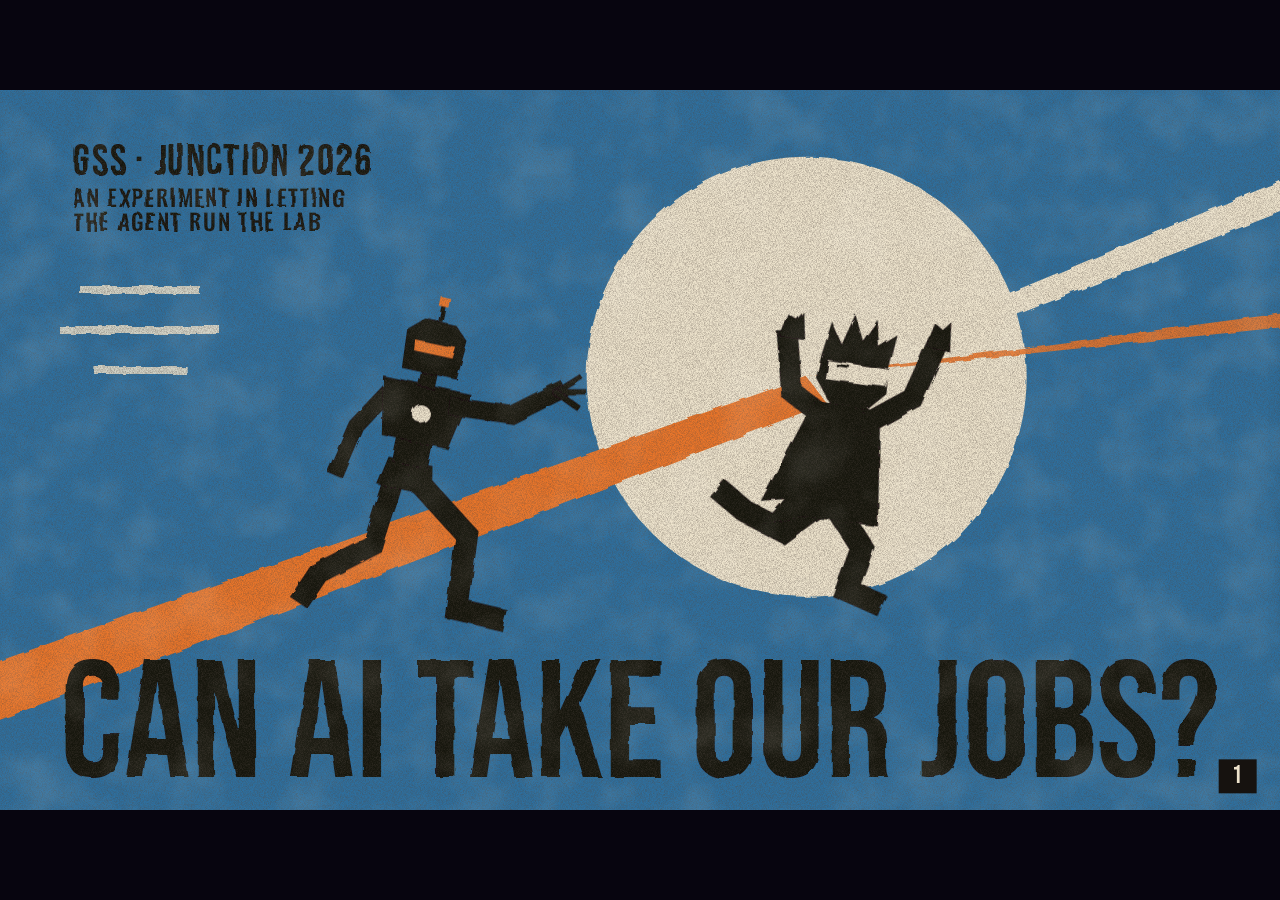
==== commit 5844e6cf: "Deck results slide: add the blind Claude Level 2 playthroughs (0.905, 0.197, 0.931) Co-Authored-By: " ====
--- a/pitch-deck.html
+++ b/pitch-deck.html
@@ -409,7 +409,14 @@
   .sc-p { font:500 26px Oswald, Impact, sans-serif; fill:#16120F; letter-spacing:.04em; } .sc-p.cr { fill:#EDE3CC; font-size:30px; }
   .lg-p { font:500 28px Oswald, Impact, sans-serif; fill:#EDE3CC; }
   .bl-p { font:500 36px Oswald, Impact, sans-serif; fill:#EDE3CC; } .bl-p.b { fill:#E8742A; }
+  .bl-p.ph, .bv-p.ph { fill:#E8742A; } .rn-p { font:500 26px Oswald, Impact, sans-serif; fill:#EDE3CC; letter-spacing:.04em; } .rn-p.ink { fill:#16120F; }
+  .tk-n { font:400 96px "Bebas Neue", Impact, sans-serif; fill:#16120F; } .tk-b { font:400 54px "Bebas Neue", Impact, sans-serif; fill:#16120F; }
   .bv-p { font:400 60px "Bebas Neue", Impact, sans-serif; fill:#EDE3CC; }
+  .fm-p { font:500 44px Oswald, Impact, sans-serif; fill:#EDE3CC; letter-spacing:.02em; }
+  .fm-s { font:500 24px Oswald, Impact, sans-serif; fill:#EDE3CC; opacity:.8; letter-spacing:.03em; text-transform:uppercase; }
+  .lk-p { font:400 120px "Bebas Neue", Impact, sans-serif; fill:#EDE3CC; letter-spacing:.02em; }
+  .slide .sn { position:absolute; right:36px; bottom:26px; z-index:5; min-width:56px; padding:6px 12px; text-align:center;
+    background:#16120F; color:#EDE3CC; font:400 38px/1 "Bebas Neue", Impact, sans-serif; letter-spacing:.04em; }
   .cmd { font:700 64px "Courier New", Courier, monospace; fill:#16120F; }
   @keyframes ppO { 0%,8% { transform:translate(0,0) scale(1.4); opacity:0; } 14% { opacity:1; } 52% { transform:translate(940px,-400px) scale(.3); opacity:1; } 56%,100% { transform:translate(940px,-400px) scale(.3); opacity:0; } }
   @keyframes ppB { 0%,8% { transform:translate(0,0) scale(1.4); opacity:0; } 14% { opacity:1; } 52% { transform:translate(-860px,-340px) scale(.3); opacity:1; } 56%,100% { transform:translate(-860px,-340px) scale(.3); opacity:0; } }
@@ -507,6 +514,7 @@
 </svg>
     <h1 class="sr">Can AI take our jobs?</h1>
     <aside class="notes"><b>~6 s.</b> We're experimental physicists. Instead of asking whether AI can take our job, we gave an agent a lab and measured what happened.</aside>
+    <span class="sn">1</span>
   </section>
 
   <section class="slide poster" data-video>
@@ -570,30 +578,31 @@
 </svg>
     <h1 class="sr">A known design is not a working setup.</h1>
     <aside class="notes"><b>~10 s.</b> The task tests execution in a physical loop. Manuals and datasheets contain the needed information; success requires decisions under a time budget.</aside>
-  </section>
-
-  <section class="slide poster p-pulses" data-video>
+    <span class="sn">2</span>
+  </section>
+
+  <section class="slide poster " data-video>
     <svg class="poster-art" viewBox="0 0 1920 1080" preserveAspectRatio="xMidYMid slice" aria-hidden="true">
-      <rect width="1920" height="1080" fill="#16120F"/>
-  <g filter="url(#pcut)">
-    <polygon points="1000,400 -60,690 -60,930" fill="#E8742A" opacity=".9"/>
-    <polygon points="1000,400 1980,610 1980,860" fill="#4A8FC4" opacity=".9"/>
-    <path d="M1180 150 L1220 122 L1220 612 L1180 640 Z" fill="#9C927E"/>
-    <path d="M820 150 L860 122 L1220 122 L1180 150 Z" fill="#F7F0DF"/>
-    <rect x="820" y="150" width="360" height="490" fill="#EDE3CC"/>
-    <rect x="982" y="640" width="36" height="84" fill="#EDE3CC"/><rect x="900" y="716" width="200" height="22" fill="#EDE3CC"/>
-    <path class="hit" d="M1000 300 L1020 380 L1100 400 L1020 420 L1000 500 L980 420 L900 400 L980 380 Z" fill="#E8742A"/>
-    <circle cx="1000" cy="400" r="16" fill="#16120F"/>
-  </g>
-  <circle class="pp-o" cx="60" cy="800" r="60" fill="#E8742A" stroke="#EDE3CC" stroke-width="6"/>
-  <circle class="pp-b" cx="1860" cy="740" r="60" fill="#4A8FC4" stroke="#EDE3CC" stroke-width="6"/>
-  <g filter="url(#pcut)">
-    <text x="110" y="110" class="pt-sm" style="font-size:40px;fill:#EDE3CC">≤ 4 hours simulated lab time</text><text x="110" y="156" class="pt-sm" style="font-size:40px;fill:#EDE3CC">≤ €30,000 parts budget</text>
-    <text x="110" y="905" class="pt-big" style="font-size:140px;fill:#EDE3CC" textLength="1456" lengthAdjust="spacingAndGlyphs">MAKE TWO LASER PULSES ARRIVE</text><text x="110" y="1040" class="pt-big" style="font-size:140px;fill:#E8742A" textLength="1283.8" lengthAdjust="spacingAndGlyphs">AT THE SAME SPOT AND TIME.</text>
+      <rect width="1920" height="1080" fill="#EDE3CC"/>
+  <g filter="url(#pcutS)"><rect x="110" y="180" width="970" height="480" fill="none" stroke="#16120F" stroke-width="5"/>
+    <rect x="1220" y="180" width="590" height="480" fill="#2E6F9E"/>
+    <rect x="1501" y="180" width="28" height="480" fill="#E8742A"/>
+    <circle cx="818.1" cy="265.7" r="38" fill="none" stroke="#E8742A" stroke-width="9"/>
+    <path d="M852.1 247.7 L1220 180 M852.1 283.7 L1220 660" stroke="#16120F" stroke-width="3" stroke-dasharray="10 10"/></g>
+  <path d="M110 532.3 L111.6 543.8 L113.2 523.3 L114.8 572.5 L116.5 518.3 L118.1 551.7 L119.7 518.9 L121.3 542.9 L122.9 529.1 L124.5 525.9 L126.2 530.6 L127.8 527.4 L129.4 547.6 L131 545 L132.6 545.3 L134.2 575.8 L135.9 579.9 L137.5 566.7 L139.1 534.1 L140.7 503.9 L142.3 518.9 L144 577.5 L145.6 538.2 L147.2 525 L148.8 537.9 L150.4 557.9 L152 514.5 L153.6 576.1 L155.3 548.8 L156.9 574.6 L158.5 571.9 L160.1 518.9 L161.7 544.1 L163.3 511.8 L165 523.8 L166.6 589.8 L168.2 593.9 L169.8 503.6 L171.4 556.1 L173.1 551.4 L174.7 518 L176.3 491.6 L177.9 536.2 L179.5 503 L181.1 526.5 L182.7 521.5 L184.4 492.5 L186 510.3 L187.6 505.7 L189.2 535.3 L190.8 549.4 L192.4 550.5 L194.1 528.8 L195.7 514.5 L197.3 587.5 L198.9 541.1 L200.5 575.5 L202.2 562.3 L203.8 529.1 L205.4 555.2 L207 536.7 L208.6 576.9 L210.2 553.2 L211.8 538.5 L213.5 558.2 L215.1 573.4 L216.7 532.3 L218.3 542.6 L219.9 532.1 L221.5 571.7 L223.2 515.3 L224.8 569.3 L226.4 532.6 L228 545.5 L229.6 511.5 L231.3 539.7 L232.9 572.8 L234.5 539.1 L236.1 536.2 L237.7 507.4 L239.3 534.1 L240.9 552.3 L242.6 522.7 L244.2 519.7 L245.8 568.1 L247.4 530.6 L249 536.5 L250.7 518.3 L252.3 515.3 L253.9 540.9 L255.5 521.8 L257.1 561.4 L258.7 526.5 L260.3 495.4 L262 536.7 L263.6 525 L265.2 538.5 L266.8 523.3 L268.4 527.9 L270 537.6 L271.7 510.3 L273.3 545.3 L274.9 505.1 L276.5 535.9 L278.1 507.7 L279.8 514.5 L281.4 479.8 L283 554.6 L284.6 530.3 L286.2 557.9 L287.8 536.2 L289.4 519.7 L291.1 551.1 L292.7 546.7 L294.3 549.7 L295.9 535 L297.5 501.5 L299.1 471.6 L300.8 505.9 L302.4 512.4 L304 564.9 L305.6 521.8 L307.2 549.7 L308.9 508 L310.5 579.9 L312.1 520.3 L313.7 528.5 L315.3 541.7 L316.9 540.3 L318.5 501.3 L320.2 554.3 L321.8 577.2 L323.4 564.9 L325 545 L326.6 553.8 L328.2 562.3 L329.9 576.9 L331.5 517.1 L333.1 537.6 L334.7 513.6 L336.3 554.3 L338 525.9 L339.6 551.1 L341.2 448.2 L342.8 554.1 L344.4 508.3 L346 551.7 L347.6 575.2 L349.3 567.3 L350.9 481 L352.5 521.8 L354.1 494.8 L355.7 536.5 L357.3 491.3 L359 529.7 L360.6 568.7 L362.2 555.5 L363.8 542.3 L365.4 528.5 L367 528.8 L368.7 508.6 L370.3 562.9 L371.9 537 L373.5 529.7 L375.1 563.4 L376.7 511.8 L378.4 552.9 L380 512.4 L381.6 550.8 L383.2 530.9 L384.8 553.5 L386.5 555.8 L388.1 549.9 L389.7 554.1 L391.3 499.5 L392.9 591.3 L394.5 569.3 L396.1 547.6 L397.8 526.2 L399.4 561.7 L401 533.5 L402.6 539.4 L404.2 538.8 L405.8 530.9 L407.5 533.8 L409.1 576.9 L410.7 491.9 L412.3 543.8 L413.9 523.3 L415.6 507.1 L417.2 522.1 L418.8 538.5 L420.4 549.4 L422 530.6 L423.6 545 L425.2 497.7 L426.9 560.2 L428.5 552.6 L430.1 581 L431.7 496.3 L433.3 476 L434.9 562 L436.6 499.8 L438.2 528.8 L439.8 514.5 L441.4 530.9 L443 552.6 L444.7 512.1 L446.3 540.9 L447.9 502.1 L449.5 574.9 L451.1 522.4 L452.7 563.7 L454.3 535 L456 518.6 L457.6 504.5 L459.2 540.6 L460.8 562.9 L462.4 504.2 L464 564.3 L465.7 503.6 L467.3 516.2 L468.9 545 L470.5 479 L472.1 539.7 L473.8 508.9 L475.4 563.4 L477 539.1 L478.6 561.7 L480.2 523.5 L481.8 544.1 L483.4 526.5 L485.1 520 L486.7 510.3 L488.3 527.1 L489.9 518.3 L491.5 531.2 L493.2 558.2 L494.8 559.6 L496.4 523.3 L498 550.8 L499.6 514.5 L501.2 549.7 L502.9 554.3 L504.5 525.3 L506.1 536.2 L507.7 503.9 L509.3 552.9 L510.9 519.1 L512.5 577.2 L514.2 537.6 L515.8 542.9 L517.4 552 L519 585.4 L520.6 526.5 L522.3 569.6 L523.9 487.5 L525.5 471.9 L527.1 540.3 L528.7 514.2 L530.3 579 L531.9 510.3 L533.6 508.6 L535.2 579 L536.8 543.2 L538.4 525.3 L540 527.4 L541.6 531.2 L543.3 509.2 L544.9 534.7 L546.5 564.3 L548.1 499.8 L549.7 588.7 L551.4 543.5 L553 565.5 L554.6 510.1 L556.2 577.8 L557.8 539.7 L559.4 540 L561 560.5 L562.7 538.2 L564.3 529.7 L565.9 541.4 L567.5 515.3 L569.1 557.9 L570.7 491.3 L572.4 543.8 L574 535.9 L575.6 525.3 L577.2 586.6 L578.8 517.4 L580.5 532.9 L582.1 523.3 L583.7 529.4 L585.3 467.2 L586.9 505.9 L588.5 527.7 L590.1 536.2 L591.8 546.4 L593.4 529.7 L595 539.1 L596.6 518.6 L598.2 532.6 L599.8 511.2 L601.5 539.7 L603.1 535.6 L604.7 527.1 L606.3 479.5 L607.9 540.6 L609.6 559.6 L611.2 505.9 L612.8 487.8 L614.4 553.2 L616 556.1 L617.6 567.3 L619.2 527.9 L620.9 554.6 L622.5 511.5 L624.1 564.3 L625.7 522.1 L627.3 574.9 L629 530 L630.6 559.6 L632.2 559 L633.8 547.9 L635.4 557 L637 508.9 L638.7 513 L640.3 546.1 L641.9 529.7 L643.5 543.5 L645.1 506.5 L646.7 526.2 L648.3 551.1 L650 529.1 L651.6 540 L653.2 550.5 L654.8 574.9 L656.4 553.2 L658.1 548.5 L659.7 537.9 L661.3 533.2 L662.9 514.5 L664.5 504.5 L666.1 562.6 L667.7 513 L669.4 543.8 L671 537.6 L672.6 558.5 L674.2 517.7 L675.8 557.9 L677.4 522.4 L679.1 545.3 L680.7 583.7 L682.3 533.2 L683.9 527.9 L685.5 528.5 L687.2 541.7 L688.8 525 L690.4 545.3 L692 529.7 L693.6 504.2 L695.2 541.7 L696.8 520 L698.5 556.1 L700.1 542.9 L701.7 583.1 L703.3 523.3 L704.9 572.8 L706.5 573.1 L708.2 549.4 L709.8 523.8 L711.4 522.1 L713 524.7 L714.6 541.4 L716.3 520.9 L717.9 541.4 L719.5 500.7 L721.1 526.2 L722.7 537.9 L724.3 480.1 L725.9 557.9 L727.6 533.2 L729.2 530.9 L730.8 547 L732.4 541.7 L734 561.7 L735.7 528.5 L737.3 499.5 L738.9 506.8 L740.5 532.9 L742.1 512.1 L743.7 559.9 L745.3 554.6 L747 549.1 L748.6 481.9 L750.2 567 L751.8 538.2 L753.4 520.6 L755 551.4 L756.7 510.3 L758.3 557.9 L759.9 545 L761.5 544.4 L763.1 539.7 L764.8 539.1 L766.4 524.4 L768 552.9 L769.6 541.4 L771.2 576.3 L772.8 564.3 L774.4 510.9 L776.1 561.4 L777.7 572.8 L779.3 525.9 L780.9 527.9 L782.5 589 L784.1 549.7 L785.8 507.7 L787.4 552.6 L789 552.3 L790.6 571.1 L792.2 528.5 L793.9 555.2 L795.5 488.6 L797.1 526.5 L798.7 558.2 L800.3 550.8 L801.9 521.2 L803.5 548.8 L805.2 536.7 L806.8 555.5 L808.4 574.6 L810 544.4 L811.6 557.9 L813.2 513 L814.9 475.4 L816.5 444.1 L818.1 265.7 L819.7 299.1 L821.3 327 L823 383.9 L824.6 557 L826.2 540.9 L827.8 537.3 L829.4 537.3 L831 546.4 L832.6 551.4 L834.3 536.2 L835.9 539.1 L837.5 574.6 L839.1 515.6 L840.7 564 L842.3 534.1 L844 587.5 L845.6 518.6 L847.2 540.6 L848.8 524.4 L850.4 519.4 L852.1 547.6 L853.7 544.1 L855.3 498.6 L856.9 535.6 L858.5 542 L860.1 520.9 L861.7 540.3 L863.4 485.1 L865 526.2 L866.6 495.4 L868.2 515.6 L869.8 512.7 L871.5 534.1 L873.1 557.3 L874.7 503.9 L876.3 511.5 L877.9 580.7 L879.5 519.4 L881.2 518 L882.8 507.1 L884.4 555.2 L886 519.7 L887.6 551.4 L889.2 553.8 L890.8 500.1 L892.5 551.7 L894.1 549.1 L895.7 552 L897.3 543.8 L898.9 537 L900.6 534.7 L902.2 519.4 L903.8 561.1 L905.4 570.5 L907 576.3 L908.6 528.8 L910.2 563.4 L911.9 562.6 L913.5 548.2 L915.1 535.6 L916.7 512.4 L918.3 483.9 L919.9 546.7 L921.6 537.3 L923.2 552.6 L924.8 501.5 L926.4 530.6 L928 512.1 L929.7 538.2 L931.3 507.7 L932.9 527.1 L934.5 475.4 L936.1 549.4 L937.7 545 L939.4 526.5 L941 506.5 L942.6 533.2 L944.2 586.9 L945.8 564.9 L947.4 529.1 L949 563.4 L950.7 552.9 L952.3 568.4 L953.9 507.7 L955.5 539.7 L957.1 527.7 L958.8 611.5 L960.4 454.9 L962 574.9 L963.6 519.1 L965.2 535 L966.8 524.1 L968.4 533.8 L970.1 509.5 L971.7 533.2 L973.3 569 L974.9 566.4 L976.5 488.6 L978.2 498.6 L979.8 515.9 L981.4 502.4 L983 530 L984.6 551.7 L986.2 515.3 L987.9 540.9 L989.5 546.4 L991.1 565.5 L992.7 523.3 L994.3 561.7 L995.9 559.9 L997.5 547 L999.2 493.6 L1000.8 570.5 L1002.4 540.9 L1004 537.9 L1005.6 509.2 L1007.3 474 L1008.9 557.3 L1010.5 589.8 L1012.1 551.1 L1013.7 548.5 L1015.3 485.1 L1017 465.2 L1018.6 542.9 L1020.2 545.8 L1021.8 524.4 L1023.4 531.8 L1025 509.8 L1026.6 540.9 L1028.3 525.6 L1029.9 564.6 L1031.5 544.4 L1033.1 540 L1034.7 512.1 L1036.4 594.5 L1038 508.9 L1039.6 521.5 L1041.2 536.5 L1042.8 562 L1044.4 558.2 L1046 534.4 L1047.7 510.1 L1049.3 564 L1050.9 520 L1052.5 500.7 L1054.1 575.2 L1055.7 587.2 L1057.4 517.1 L1059 544.1 L1060.6 545 L1062.2 555.2 L1063.8 575.2 L1065.4 545.3 L1067.1 534.7 L1068.7 514.7 L1070.3 530.9 L1071.9 513 L1073.5 567.8 L1075.1 524.4 L1076.8 523 L1078.4 541.7 L1080 521.5" fill="none" stroke="#16120F" stroke-width="1.4"/>
+  <path d="M1220 574.9 L1227 587.8 L1234 594.1 L1241.1 592.9 L1248.1 602.3 L1255.1 605.7 L1262.1 566.5 L1269.2 607 L1276.2 580.6 L1283.2 584.7 L1290.2 605.4 L1297.3 601.7 L1304.3 617.1 L1311.3 584.7 L1318.3 591.3 L1325.4 618.6 L1332.4 581.2 L1339.4 588.5 L1346.4 586.6 L1353.5 609.5 L1360.5 589.1 L1367.5 601.3 L1374.5 588.1 L1381.5 574.6 L1388.6 577.8 L1395.6 558.6 L1402.6 551.1 L1409.6 559.9 L1416.7 544.8 L1423.7 526.2 L1430.7 492.3 L1437.7 510.2 L1444.8 450.8 L1451.8 460.9 L1458.8 411.2 L1465.8 400.5 L1472.9 330.1 L1479.9 367.8 L1486.9 316.9 L1493.9 307.2 L1501 286.7 L1508 271.7 L1515 256.9 L1522 285.2 L1529 294.9 L1536.1 318.8 L1543.1 312.2 L1550.1 344.9 L1557.1 331.7 L1564.2 389.2 L1571.2 410.9 L1578.2 442.6 L1585.2 487.6 L1592.3 494.5 L1599.3 527.5 L1606.3 543.5 L1613.3 549.8 L1620.4 541.9 L1627.4 565.2 L1634.4 586.3 L1641.4 571.2 L1648.5 563.3 L1655.5 579 L1662.5 587.5 L1669.5 583.7 L1676.5 591.6 L1683.6 583.4 L1690.6 592.9 L1697.6 593.2 L1704.6 607.6 L1711.7 588.5 L1718.7 604.2 L1725.7 576.5 L1732.7 589.7 L1739.8 568 L1746.8 590.3 L1753.8 590.7 L1760.8 598.5 L1767.9 602.6 L1774.9 583.1 L1781.9 604.8 L1788.9 582.5 L1796 602 L1803 606.4 L1810 591.3" fill="none" stroke="#EDE3CC" stroke-width="4"/>
+  <circle cx="1220" cy="574.9" r="4" fill="#EDE3CC"/><circle cx="1227" cy="587.8" r="4" fill="#EDE3CC"/><circle cx="1234" cy="594.1" r="4" fill="#EDE3CC"/><circle cx="1241.1" cy="592.9" r="4" fill="#EDE3CC"/><circle cx="1248.1" cy="602.3" r="4" fill="#EDE3CC"/><circle cx="1255.1" cy="605.7" r="4" fill="#EDE3CC"/><circle cx="1262.1" cy="566.5" r="4" fill="#EDE3CC"/><circle cx="1269.2" cy="607" r="4" fill="#EDE3CC"/><circle cx="1276.2" cy="580.6" r="4" fill="#EDE3CC"/><circle cx="1283.2" cy="584.7" r="4" fill="#EDE3CC"/><circle cx="1290.2" cy="605.4" r="4" fill="#EDE3CC"/><circle cx="1297.3" cy="601.7" r="4" fill="#EDE3CC"/><circle cx="1304.3" cy="617.1" r="4" fill="#EDE3CC"/><circle cx="1311.3" cy="584.7" r="4" fill="#EDE3CC"/><circle cx="1318.3" cy="591.3" r="4" fill="#EDE3CC"/><circle cx="1325.4" cy="618.6" r="4" fill="#EDE3CC"/><circle cx="1332.4" cy="581.2" r="4" fill="#EDE3CC"/><circle cx="1339.4" cy="588.5" r="4" fill="#EDE3CC"/><circle cx="1346.4" cy="586.6" r="4" fill="#EDE3CC"/><circle cx="1353.5" cy="609.5" r="4" fill="#EDE3CC"/><circle cx="1360.5" cy="589.1" r="4" fill="#EDE3CC"/><circle cx="1367.5" cy="601.3" r="4" fill="#EDE3CC"/><circle cx="1374.5" cy="588.1" r="4" fill="#EDE3CC"/><circle cx="1381.5" cy="574.6" r="4" fill="#EDE3CC"/><circle cx="1388.6" cy="577.8" r="4" fill="#EDE3CC"/><circle cx="1395.6" cy="558.6" r="4" fill="#EDE3CC"/><circle cx="1402.6" cy="551.1" r="4" fill="#EDE3CC"/><circle cx="1409.6" cy="559.9" r="4" fill="#EDE3CC"/><circle cx="1416.7" cy="544.8" r="4" fill="#EDE3CC"/><circle cx="1423.7" cy="526.2" r="4" fill="#EDE3CC"/><circle cx="1430.7" cy="492.3" r="4" fill="#EDE3CC"/><circle cx="1437.7" cy="510.2" r="4" fill="#EDE3CC"/><circle cx="1444.8" cy="450.8" r="4" fill="#EDE3CC"/><circle cx="1451.8" cy="460.9" r="4" fill="#EDE3CC"/><circle cx="1458.8" cy="411.2" r="4" fill="#EDE3CC"/><circle cx="1465.8" cy="400.5" r="4" fill="#EDE3CC"/><circle cx="1472.9" cy="330.1" r="4" fill="#EDE3CC"/><circle cx="1479.9" cy="367.8" r="4" fill="#EDE3CC"/><circle cx="1486.9" cy="316.9" r="4" fill="#EDE3CC"/><circle cx="1493.9" cy="307.2" r="4" fill="#EDE3CC"/><circle cx="1501" cy="286.7" r="4" fill="#EDE3CC"/><circle cx="1508" cy="271.7" r="4" fill="#EDE3CC"/><circle cx="1515" cy="256.9" r="4" fill="#EDE3CC"/><circle cx="1522" cy="285.2" r="4" fill="#EDE3CC"/><circle cx="1529" cy="294.9" r="4" fill="#EDE3CC"/><circle cx="1536.1" cy="318.8" r="4" fill="#EDE3CC"/><circle cx="1543.1" cy="312.2" r="4" fill="#EDE3CC"/><circle cx="1550.1" cy="344.9" r="4" fill="#EDE3CC"/><circle cx="1557.1" cy="331.7" r="4" fill="#EDE3CC"/><circle cx="1564.2" cy="389.2" r="4" fill="#EDE3CC"/><circle cx="1571.2" cy="410.9" r="4" fill="#EDE3CC"/><circle cx="1578.2" cy="442.6" r="4" fill="#EDE3CC"/><circle cx="1585.2" cy="487.6" r="4" fill="#EDE3CC"/><circle cx="1592.3" cy="494.5" r="4" fill="#EDE3CC"/><circle cx="1599.3" cy="527.5" r="4" fill="#EDE3CC"/><circle cx="1606.3" cy="543.5" r="4" fill="#EDE3CC"/><circle cx="1613.3" cy="549.8" r="4" fill="#EDE3CC"/><circle cx="1620.4" cy="541.9" r="4" fill="#EDE3CC"/><circle cx="1627.4" cy="565.2" r="4" fill="#EDE3CC"/><circle cx="1634.4" cy="586.3" r="4" fill="#EDE3CC"/><circle cx="1641.4" cy="571.2" r="4" fill="#EDE3CC"/><circle cx="1648.5" cy="563.3" r="4" fill="#EDE3CC"/><circle cx="1655.5" cy="579" r="4" fill="#EDE3CC"/><circle cx="1662.5" cy="587.5" r="4" fill="#EDE3CC"/><circle cx="1669.5" cy="583.7" r="4" fill="#EDE3CC"/><circle cx="1676.5" cy="591.6" r="4" fill="#EDE3CC"/><circle cx="1683.6" cy="583.4" r="4" fill="#EDE3CC"/><circle cx="1690.6" cy="592.9" r="4" fill="#EDE3CC"/><circle cx="1697.6" cy="593.2" r="4" fill="#EDE3CC"/><circle cx="1704.6" cy="607.6" r="4" fill="#EDE3CC"/><circle cx="1711.7" cy="588.5" r="4" fill="#EDE3CC"/><circle cx="1718.7" cy="604.2" r="4" fill="#EDE3CC"/><circle cx="1725.7" cy="576.5" r="4" fill="#EDE3CC"/><circle cx="1732.7" cy="589.7" r="4" fill="#EDE3CC"/><circle cx="1739.8" cy="568" r="4" fill="#EDE3CC"/><circle cx="1746.8" cy="590.3" r="4" fill="#EDE3CC"/><circle cx="1753.8" cy="590.7" r="4" fill="#EDE3CC"/><circle cx="1760.8" cy="598.5" r="4" fill="#EDE3CC"/><circle cx="1767.9" cy="602.6" r="4" fill="#EDE3CC"/><circle cx="1774.9" cy="583.1" r="4" fill="#EDE3CC"/><circle cx="1781.9" cy="604.8" r="4" fill="#EDE3CC"/><circle cx="1788.9" cy="582.5" r="4" fill="#EDE3CC"/><circle cx="1796" cy="602" r="4" fill="#EDE3CC"/><circle cx="1803" cy="606.4" r="4" fill="#EDE3CC"/><circle cx="1810" cy="591.3" r="4" fill="#EDE3CC"/>
+  <text x="1240" y="222" class="sc-p cr">TIME ZERO</text>
+  <text x="110" y="700" class="sc-p">11.9 MM</text><text x="1080" y="700" text-anchor="end" class="sc-p">14.9 MM</text>
+  <text x="595" y="700" text-anchor="middle" class="sc-p">DELAY STAGE · 601 STEPS</text><text x="1515" y="700" text-anchor="middle" class="sc-p">ZOOM: 84 µM</text>
+  <g filter="url(#pcut)">
+    <text x="110" y="100" class="pt-sm" style="font-size:32px;fill:#16120F">Our scripted expert's real scan on seed 1, with only the agent's tools</text><text x="110" y="138" class="pt-sm" style="font-size:32px;fill:#16120F">It finds time zero on 10 of 10 seeds at both levels</text>
+    <text x="110" y="905" class="pt-big" style="font-size:118px;fill:#16120F" textLength="1014.8" lengthAdjust="spacingAndGlyphs">FINDING TIME ZERO MEANS</text><text x="110" y="1021" class="pt-big" style="font-size:118px;fill:#2E6F9E" textLength="1294.5" lengthAdjust="spacingAndGlyphs">SCANNING FOR ONE NARROW SPIKE.</text>
   </g><rect width="1920" height="1080" filter="url(#pgrain)" opacity="0.45"/><rect width="1920" height="1080" filter="url(#pwear)" opacity=".1"/>
     </svg>
-    <h2 class="sr">Make two laser pulses arrive at the same spot and time.</h2>
-    <aside class="notes"><b>~12 s.</b> An 800 nm pulse and an OPA pulse start on opposite sides of an empty optical table. The agent has to build both beam paths so they focus on the same spot of the sample and arrive within about 100 femtoseconds of each other.</aside>
+    <h2 class="sr">Finding time zero means scanning for one narrow spike.</h2>
+    <aside class="notes"><b>~14 s.</b> The hard part is time zero: the delay where both pulses arrive together. You only see it as a narrow spike in a detector signal while you move the delay stage. This is our scripted expert's real scan with the agent's own tools: a coarse scan outward from a tape-measure estimate, then a zoom on the spike. It works on every seed at both levels, so the task is hard but fair.</aside>
+    <span class="sn">3</span>
   </section>
 
   <section class="slide poster " data-video>
@@ -615,7 +624,7 @@
   <circle cx="110" cy="196" r="14" fill="#EDE3CC"/>
   <path d="M110 14 V-6" stroke="#16120F" stroke-width="6"/><rect x="103" y="-16" width="14" height="14" fill="#E8742A"/></g>
     </g>
-    <g class="mm-node" style="--d:0.2s"><text x="346" y="126" text-anchor="end" class="mm-t">READ</text><text x="346" y="162" text-anchor="end" class="mm-s">read_manual</text><text x="346" y="195" text-anchor="end" class="mm-s">get_datasheet</text><text x="346" y="228" text-anchor="end" class="mm-s">list_catalogue · status</text></g><g class="mm-node" style="--d:0.30000000000000004s"><text x="904" y="78" text-anchor="start" class="mm-t">BUY</text><text x="904" y="114" text-anchor="start" class="mm-s">buy</text></g><g class="mm-node" style="--d:0.4s"><text x="1254" y="126" text-anchor="start" class="mm-t">BUILD</text><text x="1254" y="162" text-anchor="start" class="mm-s">place · rotate · move</text><text x="1254" y="195" text-anchor="start" class="mm-s">remove · knob · install</text></g><g class="mm-node" style="--d:0.5s"><text x="1254" y="456" text-anchor="start" class="mm-t">LOOK</text><text x="1254" y="492" text-anchor="start" class="mm-s">ir_card · view_camera</text><text x="1254" y="525" text-anchor="start" class="mm-s">measure_path · block</text></g><g class="mm-node" style="--d:0.6000000000000001s"><text x="904" y="576" text-anchor="start" class="mm-t">FIND TIME ZERO</text><text x="904" y="612" text-anchor="start" class="mm-s">move_stage · scan</text><text x="904" y="645" text-anchor="start" class="mm-s">read_signal</text></g><g class="mm-node" style="--d:0.7s"><text x="346" y="456" text-anchor="end" class="mm-t">SUBMIT</text><text x="346" y="492" text-anchor="end" class="mm-s">submit</text></g>
+    <g class="mm-node" style="--d:0.2s"><text x="346" y="126" text-anchor="end" class="mm-t">READ</text><text x="346" y="162" text-anchor="end" class="mm-s">read_manual</text><text x="346" y="195" text-anchor="end" class="mm-s">get_datasheet</text><text x="346" y="228" text-anchor="end" class="mm-s">list_catalogue · status</text></g><g class="mm-node" style="--d:0.30000000000000004s"><text x="904" y="78" text-anchor="start" class="mm-t">BUY</text><text x="904" y="114" text-anchor="start" class="mm-s">buy</text></g><g class="mm-node" style="--d:0.4s"><text x="1254" y="126" text-anchor="start" class="mm-t">BUILD</text><text x="1254" y="162" text-anchor="start" class="mm-s">place · rotate · move</text><text x="1254" y="195" text-anchor="start" class="mm-s">remove · knob · install</text></g><g class="mm-node" style="--d:0.5s"><text x="1254" y="456" text-anchor="start" class="mm-t">LOOK</text><text x="1254" y="492" text-anchor="start" class="mm-s">ir_card · view_camera</text><text x="1254" y="525" text-anchor="start" class="mm-s">measure_path · block</text></g><g class="mm-node" style="--d:0.6000000000000001s"><text x="904" y="576" text-anchor="start" class="mm-t">SCAN</text><text x="904" y="612" text-anchor="start" class="mm-s">move_stage · scan</text><text x="904" y="645" text-anchor="start" class="mm-s">read_signal</text></g><g class="mm-node" style="--d:0.7s"><text x="346" y="456" text-anchor="end" class="mm-t">SUBMIT</text><text x="346" y="492" text-anchor="end" class="mm-s">submit</text></g>
   </g>
   <g filter="url(#pcut)">
     <text x="110" y="110" class="pt-sm" style="font-size:32px;fill:#16120F">About 20 tools · reading is free · physical actions cost lab time</text>
@@ -624,38 +633,62 @@
     </svg>
     <h2 class="sr">The agent controls a physics lab through MCP.</h2>
     <aside class="notes"><b>~13 s.</b> About twenty tools in six groups. Reading manuals is free; anything physical costs simulated lab time. The agent only sees instrument readings, never the simulator's true state.</aside>
+    <span class="sn">4</span>
+  </section>
+
+  <section class="slide poster " data-video>
+    <svg class="poster-art" viewBox="0 0 1920 1080" preserveAspectRatio="xMidYMid slice" aria-hidden="true">
+      <rect width="1920" height="1080" fill="#16120F"/>
+  <g filter="url(#pcutS)">
+    <g class="br-row" style="--d:0.2s"><text x="440" y="344" text-anchor="end" class="bl-p">Do nothing</text>
+        <rect x="470" y="300" width="1090" height="62" fill="#EDE3CC" opacity=".12"/>
+        
+        <text x="1590" y="348" class="bv-p">0.000</text></g><g class="br-row" style="--d:0.32s"><text x="440" y="454" text-anchor="end" class="bl-p">Exploit attempts</text>
+        <rect x="470" y="410" width="1090" height="62" fill="#EDE3CC" opacity=".12"/>
+        
+        <text x="1590" y="458" class="bv-p">0.000</text></g><g class="br-row" style="--d:0.44s"><text x="440" y="564" text-anchor="end" class="bl-p">Stop early</text>
+        <rect x="470" y="520" width="1090" height="62" fill="#EDE3CC" opacity=".12"/>
+        <rect x="470" y="520" width="216.9" height="62" fill="#4A8FC4"/>
+        <text x="1590" y="568" class="bv-p">0.199</text></g><g class="br-row" style="--d:0.56s"><text x="440" y="674" text-anchor="end" class="bl-p b">Scripted reference</text>
+        <rect x="470" y="630" width="1090" height="62" fill="#EDE3CC" opacity=".12"/>
+        <rect x="470" y="630" width="218" height="62" fill="#4A8FC4"/><rect x="688" y="630" width="545" height="62" fill="#E8742A"/><rect x="1233" y="630" width="248.5" height="62" fill="#EDE3CC"/>
+        <text x="1590" y="678" class="bv-p">0.928</text></g>
+  </g>
+  <g filter="url(#pcut)">
+    <text x="110" y="140" class="fm-p">SCORE = <tspan fill="#4A8FC4">0.2 × SPOT OVERLAP</tspan> + <tspan fill="#E8742A">0.5 × TIMING OVERLAP</tspan> + <tspan fill="#EDE3CC">[0.2 × (1 − EXTRA €) + 0.1 × (1 − LAB TIME)]</tspan></text>
+    <text x="110" y="200" class="fm-s">[ … ] counts only if timing overlap ≥ 0.9 · extra € = spend above the cheapest working setup, as a share of the €30k cap · buying more can only lower the score</text>
+    <text x="110" y="960" class="pt-big" style="font-size:150px;fill:#EDE3CC" textLength="985.5" lengthAdjust="spacingAndGlyphs">SCORED ON PHYSICS.</text>
+  </g><rect width="1920" height="1080" filter="url(#pgrain)" opacity="0.45"/><rect width="1920" height="1080" filter="url(#pwear)" opacity=".1"/>
+    </svg>
+    <h2 class="sr">Scored on physics.</h2>
+    <aside class="notes"><b>~14 s.</b> The score is computed from the simulator's true final state, never from what the agent reports. Up to 0.2 for both beams overlapping on the sample, 0.5 for the timing, and 0.3 for money and lab time saved, but only once the setup really works. Doing nothing or trying the exploits scores zero, and stopping after alignment caps at 0.2.</aside>
+    <span class="sn">5</span>
   </section>
 
   <section class="slide poster " data-video>
     <svg class="poster-art" viewBox="0 0 1920 1080" preserveAspectRatio="xMidYMid slice" aria-hidden="true">
       <rect width="1920" height="1080" fill="#2E6F9E"/>
-  <g transform="translate(150,150) scale(.98)">
-  <g class="rl-row" style="--d:0.2s"><text x="345" y="194" text-anchor="end" class="rl-p">Do nothing</text><path d="M380 50 L382 50.9 L384 53.7 L386 58.1 L388 64.1 L390 71.5 L392 79.9 L394 89.2 L396 99 L398 109 L400 119.1 L402 128.9 L404 138.3 L406 147.2 L408 155.3 L410 162.6 L412 169.1 L414 174.8 L416 179.7 L418 183.8 L420 187.3 L422 190.1 L424 192.4 L426 194.3 L428 195.7 L430 196.8 L432 197.7 L434 198.3 L436 198.8 L438 199.2 L440 199.4 L442 199.6 L444 199.7 L446 199.8 L448 199.9 L450 199.9 L452 199.9 L454 200 L456 200 L458 200 L460 200 L462 200 L464 200 L466 200 L468 200 L470 200 L472 200 L474 200 L476 200 L478 200 L480 200 L482 200 L484 200 L486 200 L488 200 L490 200 L492 200 L494 200 L496 200 L498 200 L500 200 L502 200 L504 200 L506 200 L508 200 L510 200 L512 200 L514 200 L516 200 L518 200 L520 200 L522 200 L524 200 L526 200 L528 200 L530 200 L532 200 L534 200 L536 200 L538 200 L540 200 L542 200 L544 200 L546 200 L548 200 L550 200 L552 200 L554 200 L556 200 L558 200 L560 200 L562 200 L564 200 L566 200 L568 200 L570 200 L572 200 L574 200 L576 200 L578 200 L580 200 L582 200 L584 200 L586 200 L588 200 L590 200 L592 200 L594 200 L596 200 L598 200 L600 200 L602 200 L604 200 L606 200 L608 200 L610 200 L612 200 L614 200 L616 200 L618 200 L620 200 L622 200 L624 200 L626 200 L628 200 L630 200 L632 200 L634 200 L636 200 L638 200 L640 200 L642 200 L644 200 L646 200 L648 200 L650 200 L652 200 L654 200 L656 200 L658 200 L660 200 L662 200 L664 200 L666 200 L668 200 L670 200 L672 200 L674 200 L676 200 L678 200 L680 200 L682 200 L684 200 L686 200 L688 200 L690 200 L692 200 L694 200 L696 200 L698 200 L700 200 L702 200 L704 200 L706 200 L708 200 L710 200 L712 200 L714 200 L716 200 L718 200 L720 200 L722 200 L724 200 L726 200 L728 200 L730 200 L732 200 L734 200 L736 200 L738 200 L740 200 L742 200 L744 200 L746 200 L748 200 L750 200 L752 200 L754 200 L756 200 L758 200 L760 200 L762 200 L764 200 L766 200 L768 200 L770 200 L772 200 L774 200 L776 200 L778 200 L780 200 L782 200 L784 200 L786 200 L788 200 L790 200 L792 200 L794 200 L796 200 L798 200 L800 200 L802 200 L804 200 L806 200 L808 200 L810 200 L812 200 L814 200 L816 200 L818 200 L820 200 L822 200 L824 200 L826 200 L828 200 L830 200 L832 200 L834 200 L836 200 L838 200 L840 200 L842 200 L844 200 L846 200 L848 200 L850 200 L852 200 L854 200 L856 200 L858 200 L860 200 L862 200 L864 200 L866 200 L868 200 L870 200 L872 200 L874 200 L876 200 L878 200 L880 200 L882 200 L884 200 L886 200 L888 200 L890 200 L892 200 L894 200 L896 200 L898 200 L900 200 L902 200 L904 200 L906 200 L908 200 L910 200 L912 200 L914 200 L916 200 L918 200 L920 200 L922 200 L924 200 L926 200 L928 200 L930 200 L932 200 L934 200 L936 200 L938 200 L940 200 L942 200 L944 200 L946 200 L948 200 L950 200 L952 200 L954 200 L956 200 L958 200 L960 200 L962 200 L964 200 L966 200 L968 200 L970 200 L972 200 L974 200 L976 200 L978 200 L980 200 L982 200 L984 200 L986 200 L988 200 L990 200 L992 200 L994 200 L996 200 L998 200 L1000 200 L1002 200 L1004 200 L1006 200 L1008 200 L1010 200 L1012 200 L1014 200 L1016 200 L1018 200 L1020 200 L1022 200 L1024 200 L1026 200 L1028 200 L1030 200 L1032 200 L1034 200 L1036 200 L1038 200 L1040 200 L1042 200 L1044 200 L1046 200 L1048 200 L1050 200 L1052 200 L1054 200 L1056 200 L1058 200 L1060 200 L1062 200 L1064 200 L1066 200 L1068 200 L1070 200 L1072 200 L1074 200 L1076 200 L1078 200 L1080 200 L1082 200 L1084 200 L1086 200 L1088 200 L1090 200 L1092 200 L1094 200 L1096 200 L1098 200 L1100 200 L1102 200 L1104 200 L1106 200 L1108 200 L1110 200 L1112 200 L1114 200 L1116 200 L1118 200 L1120 200 L1122 200 L1124 200 L1126 200 L1128 200 L1130 200 L1132 200 L1134 200 L1136 200 L1138 200 L1140 200 L1142 200 L1144 200 L1146 200 L1148 200 L1150 200 L1152 200 L1154 200 L1156 200 L1158 200 L1160 200 L1162 200 L1164 200 L1166 200 L1168 200 L1170 200 L1172 200 L1174 200 L1176 200 L1178 200 L1180 200 L1182 200 L1184 200 L1186 200 L1188 200 L1190 200 L1192 200 L1194 200 L1196 200 L1198 200 L1200 200 L1202 200 L1204 200 L1206 200 L1208 200 L1210 200 L1212 200 L1214 200 L1216 200 L1218 200 L1220 200 L1222 200 L1224 200 L1226 200 L1228 200 L1230 200 L1232 200 L1234 200 L1236 200 L1238 200 L1240 200 L1242 200 L1244 200 L1246 200 L1248 200 L1250 200 L1252 200 L1254 200 L1256 200 L1258 200 L1260 200 L1262 200 L1264 200 L1266 200 L1268 200 L1270 200 L1272 200 L1274 200 L1276 200 L1278 200 L1280 200 L1282 200 L1284 200 L1286 200 L1288 200 L1290 200 L1292 200 L1294 200 L1296 200 L1298 200 L1300 200 L1302 200 L1304 200 L1306 200 L1308 200 L1310 200 L1312 200 L1314 200 L1316 200 L1318 200 L1320 200 L1322 200 L1324 200 L1326 200 L1328 200 L1330 200 L1332 200 L1334 200 L1336 200 L1338 200 L1340 200 L1342 200 L1344 200 L1346 200 L1348 200 L1350 200 L1352 200 L1354 200 L1356 200 L1358 200 L1360 200 L1362 200 L1364 200 L1366 200 L1368 200 L1370 200 L1372 200 L1374 200 L1376 200 L1378 200 L1380 200 L1380 200 L380 200 Z" fill="#2E6F9E"/>
-      <path d="M380 50 L382 50.9 L384 53.7 L386 58.1 L388 64.1 L390 71.5 L392 79.9 L394 89.2 L396 99 L398 109 L400 119.1 L402 128.9 L404 138.3 L406 147.2 L408 155.3 L410 162.6 L412 169.1 L414 174.8 L416 179.7 L418 183.8 L420 187.3 L422 190.1 L424 192.4 L426 194.3 L428 195.7 L430 196.8 L432 197.7 L434 198.3 L436 198.8 L438 199.2 L440 199.4 L442 199.6 L444 199.7 L446 199.8 L448 199.9 L450 199.9 L452 199.9 L454 200 L456 200 L458 200 L460 200 L462 200 L464 200 L466 200 L468 200 L470 200 L472 200 L474 200 L476 200 L478 200 L480 200 L482 200 L484 200 L486 200 L488 200 L490 200 L492 200 L494 200 L496 200 L498 200 L500 200 L502 200 L504 200 L506 200 L508 200 L510 200 L512 200 L514 200 L516 200 L518 200 L520 200 L522 200 L524 200 L526 200 L528 200 L530 200 L532 200 L534 200 L536 200 L538 200 L540 200 L542 200 L544 200 L546 200 L548 200 L550 200 L552 200 L554 200 L556 200 L558 200 L560 200 L562 200 L564 200 L566 200 L568 200 L570 200 L572 200 L574 200 L576 200 L578 200 L580 200 L582 200 L584 200 L586 200 L588 200 L590 200 L592 200 L594 200 L596 200 L598 200 L600 200 L602 200 L604 200 L606 200 L608 200 L610 200 L612 200 L614 200 L616 200 L618 200 L620 200 L622 200 L624 200 L626 200 L628 200 L630 200 L632 200 L634 200 L636 200 L638 200 L640 200 L642 200 L644 200 L646 200 L648 200 L650 200 L652 200 L654 200 L656 200 L658 200 L660 200 L662 200 L664 200 L666 200 L668 200 L670 200 L672 200 L674 200 L676 200 L678 200 L680 200 L682 200 L684 200 L686 200 L688 200 L690 200 L692 200 L694 200 L696 200 L698 200 L700 200 L702 200 L704 200 L706 200 L708 200 L710 200 L712 200 L714 200 L716 200 L718 200 L720 200 L722 200 L724 200 L726 200 L728 200 L730 200 L732 200 L734 200 L736 200 L738 200 L740 200 L742 200 L744 200 L746 200 L748 200 L750 200 L752 200 L754 200 L756 200 L758 200 L760 200 L762 200 L764 200 L766 200 L768 200 L770 200 L772 200 L774 200 L776 200 L778 200 L780 200 L782 200 L784 200 L786 200 L788 200 L790 200 L792 200 L794 200 L796 200 L798 200 L800 200 L802 200 L804 200 L806 200 L808 200 L810 200 L812 200 L814 200 L816 200 L818 200 L820 200 L822 200 L824 200 L826 200 L828 200 L830 200 L832 200 L834 200 L836 200 L838 200 L840 200 L842 200 L844 200 L846 200 L848 200 L850 200 L852 200 L854 200 L856 200 L858 200 L860 200 L862 200 L864 200 L866 200 L868 200 L870 200 L872 200 L874 200 L876 200 L878 200 L880 200 L882 200 L884 200 L886 200 L888 200 L890 200 L892 200 L894 200 L896 200 L898 200 L900 200 L902 200 L904 200 L906 200 L908 200 L910 200 L912 200 L914 200 L916 200 L918 200 L920 200 L922 200 L924 200 L926 200 L928 200 L930 200 L932 200 L934 200 L936 200 L938 200 L940 200 L942 200 L944 200 L946 200 L948 200 L950 200 L952 200 L954 200 L956 200 L958 200 L960 200 L962 200 L964 200 L966 200 L968 200 L970 200 L972 200 L974 200 L976 200 L978 200 L980 200 L982 200 L984 200 L986 200 L988 200 L990 200 L992 200 L994 200 L996 200 L998 200 L1000 200 L1002 200 L1004 200 L1006 200 L1008 200 L1010 200 L1012 200 L1014 200 L1016 200 L1018 200 L1020 200 L1022 200 L1024 200 L1026 200 L1028 200 L1030 200 L1032 200 L1034 200 L1036 200 L1038 200 L1040 200 L1042 200 L1044 200 L1046 200 L1048 200 L1050 200 L1052 200 L1054 200 L1056 200 L1058 200 L1060 200 L1062 200 L1064 200 L1066 200 L1068 200 L1070 200 L1072 200 L1074 200 L1076 200 L1078 200 L1080 200 L1082 200 L1084 200 L1086 200 L1088 200 L1090 200 L1092 200 L1094 200 L1096 200 L1098 200 L1100 200 L1102 200 L1104 200 L1106 200 L1108 200 L1110 200 L1112 200 L1114 200 L1116 200 L1118 200 L1120 200 L1122 200 L1124 200 L1126 200 L1128 200 L1130 200 L1132 200 L1134 200 L1136 200 L1138 200 L1140 200 L1142 200 L1144 200 L1146 200 L1148 200 L1150 200 L1152 200 L1154 200 L1156 200 L1158 200 L1160 200 L1162 200 L1164 200 L1166 200 L1168 200 L1170 200 L1172 200 L1174 200 L1176 200 L1178 200 L1180 200 L1182 200 L1184 200 L1186 200 L1188 200 L1190 200 L1192 200 L1194 200 L1196 200 L1198 200 L1200 200 L1202 200 L1204 200 L1206 200 L1208 200 L1210 200 L1212 200 L1214 200 L1216 200 L1218 200 L1220 200 L1222 200 L1224 200 L1226 200 L1228 200 L1230 200 L1232 200 L1234 200 L1236 200 L1238 200 L1240 200 L1242 200 L1244 200 L1246 200 L1248 200 L1250 200 L1252 200 L1254 200 L1256 200 L1258 200 L1260 200 L1262 200 L1264 200 L1266 200 L1268 200 L1270 200 L1272 200 L1274 200 L1276 200 L1278 200 L1280 200 L1282 200 L1284 200 L1286 200 L1288 200 L1290 200 L1292 200 L1294 200 L1296 200 L1298 200 L1300 200 L1302 200 L1304 200 L1306 200 L1308 200 L1310 200 L1312 200 L1314 200 L1316 200 L1318 200 L1320 200 L1322 200 L1324 200 L1326 200 L1328 200 L1330 200 L1332 200 L1334 200 L1336 200 L1338 200 L1340 200 L1342 200 L1344 200 L1346 200 L1348 200 L1350 200 L1352 200 L1354 200 L1356 200 L1358 200 L1360 200 L1362 200 L1364 200 L1366 200 L1368 200 L1370 200 L1372 200 L1374 200 L1376 200 L1378 200 L1380 200" fill="none" stroke="#EDE3CC" stroke-width="5" />
-      <text x="1410" y="196" class="rv-p">0.000</text></g><g class="rl-row" style="--d:0.32s"><text x="345" y="258" text-anchor="end" class="rl-p">Stop early</text><path d="M380 264 L382 264 L384 264 L386 264 L388 264 L390 264 L392 264 L394 264 L396 264 L398 264 L400 264 L402 264 L404 264 L406 264 L408 264 L410 264 L412 264 L414 264 L416 264 L418 264 L420 264 L422 264 L424 264 L426 264 L428 264 L430 264 L432 264 L434 264 L436 264 L438 264 L440 264 L442 264 L444 264 L446 264 L448 264 L450 264 L452 264 L454 264 L456 264 L458 264 L460 264 L462 264 L464 264 L466 264 L468 264 L470 264 L472 264 L474 264 L476 264 L478 264 L480 264 L482 264 L484 264 L486 264 L488 264 L490 264 L492 264 L494 264 L496 264 L498 264 L500 264 L502 264 L504 264 L506 264 L508 263.9 L510 263.9 L512 263.9 L514 263.8 L516 263.7 L518 263.5 L520 263.3 L522 263 L524 262.6 L526 262.1 L528 261.3 L530 260.4 L532 259.1 L534 257.5 L536 255.5 L538 253 L540 249.9 L542 246.1 L544 241.6 L546 236.4 L548 230.4 L550 223.5 L552 215.8 L554 207.4 L556 198.3 L558 188.7 L560 178.7 L562 168.6 L564 158.6 L566 149 L568 140.1 L570 132.1 L572 125.3 L574 119.9 L576 116.1 L578 114.2 L580 114 L582 115.7 L584 119.1 L586 124.2 L588 130.8 L590 138.6 L592 147.5 L594 157 L596 166.9 L598 177 L600 187 L602 196.7 L604 205.9 L606 214.4 L608 222.2 L610 229.2 L612 235.4 L614 240.8 L616 245.4 L618 249.3 L620 252.5 L622 255.1 L624 257.2 L626 258.9 L628 260.2 L630 261.2 L632 262 L634 262.5 L636 263 L638 263.3 L640 263.5 L642 263.7 L644 263.8 L646 263.8 L648 263.9 L650 263.9 L652 264 L654 264 L656 264 L658 264 L660 264 L662 264 L664 264 L666 264 L668 264 L670 264 L672 264 L674 264 L676 264 L678 264 L680 264 L682 264 L684 264 L686 264 L688 264 L690 264 L692 264 L694 264 L696 264 L698 264 L700 264 L702 264 L704 264 L706 264 L708 264 L710 264 L712 264 L714 264 L716 264 L718 264 L720 264 L722 264 L724 264 L726 264 L728 264 L730 264 L732 264 L734 264 L736 264 L738 264 L740 264 L742 264 L744 264 L746 264 L748 264 L750 264 L752 264 L754 264 L756 264 L758 264 L760 264 L762 264 L764 264 L766 264 L768 264 L770 264 L772 264 L774 264 L776 264 L778 264 L780 264 L782 264 L784 264 L786 264 L788 264 L790 264 L792 264 L794 264 L796 264 L798 264 L800 264 L802 264 L804 264 L806 264 L808 264 L810 264 L812 264 L814 264 L816 264 L818 264 L820 264 L822 264 L824 264 L826 264 L828 264 L830 264 L832 264 L834 264 L836 264 L838 264 L840 264 L842 264 L844 264 L846 264 L848 264 L850 264 L852 264 L854 264 L856 264 L858 264 L860 264 L862 264 L864 264 L866 264 L868 264 L870 264 L872 264 L874 264 L876 264 L878 264 L880 264 L882 264 L884 264 L886 264 L888 264 L890 264 L892 264 L894 264 L896 264 L898 264 L900 264 L902 264 L904 264 L906 264 L908 264 L910 264 L912 264 L914 264 L916 264 L918 264 L920 264 L922 264 L924 264 L926 264 L928 264 L930 264 L932 264 L934 264 L936 264 L938 264 L940 264 L942 264 L944 264 L946 264 L948 264 L950 264 L952 264 L954 264 L956 264 L958 264 L960 264 L962 264 L964 264 L966 264 L968 264 L970 264 L972 264 L974 264 L976 264 L978 264 L980 264 L982 264 L984 264 L986 264 L988 264 L990 264 L992 264 L994 264 L996 264 L998 264 L1000 264 L1002 264 L1004 264 L1006 264 L1008 264 L1010 264 L1012 264 L1014 264 L1016 264 L1018 264 L1020 264 L1022 264 L1024 264 L1026 264 L1028 264 L1030 264 L1032 264 L1034 264 L1036 264 L1038 264 L1040 264 L1042 264 L1044 264 L1046 264 L1048 264 L1050 264 L1052 264 L1054 264 L1056 264 L1058 264 L1060 264 L1062 264 L1064 264 L1066 264 L1068 264 L1070 264 L1072 264 L1074 264 L1076 264 L1078 264 L1080 264 L1082 264 L1084 264 L1086 264 L1088 264 L1090 264 L1092 264 L1094 264 L1096 264 L1098 264 L1100 264 L1102 264 L1104 264 L1106 264 L1108 264 L1110 264 L1112 264 L1114 264 L1116 264 L1118 264 L1120 264 L1122 264 L1124 264 L1126 264 L1128 264 L1130 264 L1132 264 L1134 264 L1136 264 L1138 264 L1140 264 L1142 264 L1144 264 L1146 264 L1148 264 L1150 264 L1152 264 L1154 264 L1156 264 L1158 264 L1160 264 L1162 264 L1164 264 L1166 264 L1168 264 L1170 264 L1172 264 L1174 264 L1176 264 L1178 264 L1180 264 L1182 264 L1184 264 L1186 264 L1188 264 L1190 264 L1192 264 L1194 264 L1196 264 L1198 264 L1200 264 L1202 264 L1204 264 L1206 264 L1208 264 L1210 264 L1212 264 L1214 264 L1216 264 L1218 264 L1220 264 L1222 264 L1224 264 L1226 264 L1228 264 L1230 264 L1232 264 L1234 264 L1236 264 L1238 264 L1240 264 L1242 264 L1244 264 L1246 264 L1248 264 L1250 264 L1252 264 L1254 264 L1256 264 L1258 264 L1260 264 L1262 264 L1264 264 L1266 264 L1268 264 L1270 264 L1272 264 L1274 264 L1276 264 L1278 264 L1280 264 L1282 264 L1284 264 L1286 264 L1288 264 L1290 264 L1292 264 L1294 264 L1296 264 L1298 264 L1300 264 L1302 264 L1304 264 L1306 264 L1308 264 L1310 264 L1312 264 L1314 264 L1316 264 L1318 264 L1320 264 L1322 264 L1324 264 L1326 264 L1328 264 L1330 264 L1332 264 L1334 264 L1336 264 L1338 264 L1340 264 L1342 264 L1344 264 L1346 264 L1348 264 L1350 264 L1352 264 L1354 264 L1356 264 L1358 264 L1360 264 L1362 264 L1364 264 L1366 264 L1368 264 L1370 264 L1372 264 L1374 264 L1376 264 L1378 264 L1380 264 L1380 264 L380 264 Z" fill="#2E6F9E"/>
-      <path d="M380 264 L382 264 L384 264 L386 264 L388 264 L390 264 L392 264 L394 264 L396 264 L398 264 L400 264 L402 264 L404 264 L406 264 L408 264 L410 264 L412 264 L414 264 L416 264 L418 264 L420 264 L422 264 L424 264 L426 264 L428 264 L430 264 L432 264 L434 264 L436 264 L438 264 L440 264 L442 264 L444 264 L446 264 L448 264 L450 264 L452 264 L454 264 L456 264 L458 264 L460 264 L462 264 L464 264 L466 264 L468 264 L470 264 L472 264 L474 264 L476 264 L478 264 L480 264 L482 264 L484 264 L486 264 L488 264 L490 264 L492 264 L494 264 L496 264 L498 264 L500 264 L502 264 L504 264 L506 264 L508 263.9 L510 263.9 L512 263.9 L514 263.8 L516 263.7 L518 263.5 L520 263.3 L522 263 L524 262.6 L526 262.1 L528 261.3 L530 260.4 L532 259.1 L534 257.5 L536 255.5 L538 253 L540 249.9 L542 246.1 L544 241.6 L546 236.4 L548 230.4 L550 223.5 L552 215.8 L554 207.4 L556 198.3 L558 188.7 L560 178.7 L562 168.6 L564 158.6 L566 149 L568 140.1 L570 132.1 L572 125.3 L574 119.9 L576 116.1 L578 114.2 L580 114 L582 115.7 L584 119.1 L586 124.2 L588 130.8 L590 138.6 L592 147.5 L594 157 L596 166.9 L598 177 L600 187 L602 196.7 L604 205.9 L606 214.4 L608 222.2 L610 229.2 L612 235.4 L614 240.8 L616 245.4 L618 249.3 L620 252.5 L622 255.1 L624 257.2 L626 258.9 L628 260.2 L630 261.2 L632 262 L634 262.5 L636 263 L638 263.3 L640 263.5 L642 263.7 L644 263.8 L646 263.8 L648 263.9 L650 263.9 L652 264 L654 264 L656 264 L658 264 L660 264 L662 264 L664 264 L666 264 L668 264 L670 264 L672 264 L674 264 L676 264 L678 264 L680 264 L682 264 L684 264 L686 264 L688 264 L690 264 L692 264 L694 264 L696 264 L698 264 L700 264 L702 264 L704 264 L706 264 L708 264 L710 264 L712 264 L714 264 L716 264 L718 264 L720 264 L722 264 L724 264 L726 264 L728 264 L730 264 L732 264 L734 264 L736 264 L738 264 L740 264 L742 264 L744 264 L746 264 L748 264 L750 264 L752 264 L754 264 L756 264 L758 264 L760 264 L762 264 L764 264 L766 264 L768 264 L770 264 L772 264 L774 264 L776 264 L778 264 L780 264 L782 264 L784 264 L786 264 L788 264 L790 264 L792 264 L794 264 L796 264 L798 264 L800 264 L802 264 L804 264 L806 264 L808 264 L810 264 L812 264 L814 264 L816 264 L818 264 L820 264 L822 264 L824 264 L826 264 L828 264 L830 264 L832 264 L834 264 L836 264 L838 264 L840 264 L842 264 L844 264 L846 264 L848 264 L850 264 L852 264 L854 264 L856 264 L858 264 L860 264 L862 264 L864 264 L866 264 L868 264 L870 264 L872 264 L874 264 L876 264 L878 264 L880 264 L882 264 L884 264 L886 264 L888 264 L890 264 L892 264 L894 264 L896 264 L898 264 L900 264 L902 264 L904 264 L906 264 L908 264 L910 264 L912 264 L914 264 L916 264 L918 264 L920 264 L922 264 L924 264 L926 264 L928 264 L930 264 L932 264 L934 264 L936 264 L938 264 L940 264 L942 264 L944 264 L946 264 L948 264 L950 264 L952 264 L954 264 L956 264 L958 264 L960 264 L962 264 L964 264 L966 264 L968 264 L970 264 L972 264 L974 264 L976 264 L978 264 L980 264 L982 264 L984 264 L986 264 L988 264 L990 264 L992 264 L994 264 L996 264 L998 264 L1000 264 L1002 264 L1004 264 L1006 264 L1008 264 L1010 264 L1012 264 L1014 264 L1016 264 L1018 264 L1020 264 L1022 264 L1024 264 L1026 264 L1028 264 L1030 264 L1032 264 L1034 264 L1036 264 L1038 264 L1040 264 L1042 264 L1044 264 L1046 264 L1048 264 L1050 264 L1052 264 L1054 264 L1056 264 L1058 264 L1060 264 L1062 264 L1064 264 L1066 264 L1068 264 L1070 264 L1072 264 L1074 264 L1076 264 L1078 264 L1080 264 L1082 264 L1084 264 L1086 264 L1088 264 L1090 264 L1092 264 L1094 264 L1096 264 L1098 264 L1100 264 L1102 264 L1104 264 L1106 264 L1108 264 L1110 264 L1112 264 L1114 264 L1116 264 L1118 264 L1120 264 L1122 264 L1124 264 L1126 264 L1128 264 L1130 264 L1132 264 L1134 264 L1136 264 L1138 264 L1140 264 L1142 264 L1144 264 L1146 264 L1148 264 L1150 264 L1152 264 L1154 264 L1156 264 L1158 264 L1160 264 L1162 264 L1164 264 L1166 264 L1168 264 L1170 264 L1172 264 L1174 264 L1176 264 L1178 264 L1180 264 L1182 264 L1184 264 L1186 264 L1188 264 L1190 264 L1192 264 L1194 264 L1196 264 L1198 264 L1200 264 L1202 264 L1204 264 L1206 264 L1208 264 L1210 264 L1212 264 L1214 264 L1216 264 L1218 264 L1220 264 L1222 264 L1224 264 L1226 264 L1228 264 L1230 264 L1232 264 L1234 264 L1236 264 L1238 264 L1240 264 L1242 264 L1244 264 L1246 264 L1248 264 L1250 264 L1252 264 L1254 264 L1256 264 L1258 264 L1260 264 L1262 264 L1264 264 L1266 264 L1268 264 L1270 264 L1272 264 L1274 264 L1276 264 L1278 264 L1280 264 L1282 264 L1284 264 L1286 264 L1288 264 L1290 264 L1292 264 L1294 264 L1296 264 L1298 264 L1300 264 L1302 264 L1304 264 L1306 264 L1308 264 L1310 264 L1312 264 L1314 264 L1316 264 L1318 264 L1320 264 L1322 264 L1324 264 L1326 264 L1328 264 L1330 264 L1332 264 L1334 264 L1336 264 L1338 264 L1340 264 L1342 264 L1344 264 L1346 264 L1348 264 L1350 264 L1352 264 L1354 264 L1356 264 L1358 264 L1360 264 L1362 264 L1364 264 L1366 264 L1368 264 L1370 264 L1372 264 L1374 264 L1376 264 L1378 264 L1380 264" fill="none" stroke="#EDE3CC" stroke-width="5" />
-      <text x="1410" y="260" class="rv-p">0.199</text></g><g class="rl-row" style="--d:0.44s"><text x="345" y="322" text-anchor="end" class="rl-p">Gemini 3.8 Flash*</text><path d="M380 328 L382 328 L384 328 L386 328 L388 328 L390 328 L392 328 L394 328 L396 328 L398 328 L400 328 L402 328 L404 328 L406 328 L408 328 L410 328 L412 328 L414 328 L416 328 L418 328 L420 328 L422 328 L424 328 L426 328 L428 328 L430 328 L432 328 L434 328 L436 328 L438 328 L440 328 L442 328 L444 328 L446 328 L448 328 L450 328 L452 328 L454 328 L456 328 L458 328 L460 328 L462 328 L464 328 L466 328 L468 328 L470 328 L472 328 L474 328 L476 328 L478 328 L480 328 L482 328 L484 328 L486 328 L488 328 L490 328 L492 328 L494 327.9 L496 327.9 L498 327.9 L500 327.8 L502 327.7 L504 327.5 L506 327.3 L508 327 L510 326.6 L512 326 L514 325.3 L516 324.3 L518 323 L520 321.4 L522 319.3 L524 316.8 L526 313.6 L528 309.8 L530 305.3 L532 300 L534 293.9 L536 287 L538 279.2 L540 270.7 L542 261.6 L544 251.9 L546 241.9 L548 231.8 L550 221.8 L552 212.3 L554 203.4 L556 195.4 L558 188.7 L560 183.5 L562 179.8 L564 178 L566 178 L568 179.8 L570 183.5 L572 188.7 L574 195.4 L576 203.4 L578 212.3 L580 221.8 L582 231.8 L584 241.9 L586 251.9 L588 261.6 L590 270.7 L592 279.2 L594 287 L596 293.9 L598 300 L600 305.3 L602 309.8 L604 313.6 L606 316.8 L608 319.3 L610 321.4 L612 323 L614 324.3 L616 325.3 L618 326 L620 326.6 L622 327 L624 327.3 L626 327.5 L628 327.7 L630 327.8 L632 327.9 L634 327.9 L636 327.9 L638 328 L640 328 L642 328 L644 328 L646 328 L648 328 L650 328 L652 328 L654 328 L656 328 L658 328 L660 328 L662 328 L664 328 L666 328 L668 328 L670 328 L672 328 L674 328 L676 328 L678 328 L680 328 L682 328 L684 328 L686 328 L688 328 L690 328 L692 328 L694 328 L696 328 L698 328 L700 328 L702 328 L704 328 L706 328 L708 328 L710 328 L712 328 L714 328 L716 328 L718 328 L720 328 L722 328 L724 328 L726 328 L728 328 L730 328 L732 328 L734 328 L736 328 L738 328 L740 328 L742 328 L744 328 L746 328 L748 328 L750 328 L752 328 L754 328 L756 328 L758 328 L760 328 L762 328 L764 328 L766 328 L768 328 L770 328 L772 328 L774 328 L776 328 L778 328 L780 328 L782 328 L784 328 L786 328 L788 328 L790 328 L792 328 L794 328 L796 328 L798 328 L800 328 L802 328 L804 328 L806 328 L808 328 L810 328 L812 328 L814 328 L816 328 L818 328 L820 328 L822 328 L824 328 L826 328 L828 328 L830 328 L832 328 L834 328 L836 328 L838 328 L840 328 L842 328 L844 328 L846 328 L848 328 L850 328 L852 328 L854 328 L856 328 L858 328 L860 328 L862 328 L864 328 L866 328 L868 328 L870 328 L872 328 L874 328 L876 328 L878 328 L880 328 L882 328 L884 328 L886 328 L888 328 L890 328 L892 328 L894 328 L896 328 L898 328 L900 328 L902 328 L904 328 L906 328 L908 328 L910 328 L912 328 L914 328 L916 328 L918 328 L920 328 L922 328 L924 328 L926 328 L928 328 L930 328 L932 328 L934 328 L936 328 L938 328 L940 328 L942 328 L944 328 L946 328 L948 328 L950 328 L952 328 L954 328 L956 328 L958 328 L960 328 L962 328 L964 328 L966 328 L968 328 L970 328 L972 328 L974 328 L976 328 L978 328 L980 328 L982 328 L984 328 L986 328 L988 328 L990 328 L992 328 L994 328 L996 328 L998 328 L1000 328 L1002 328 L1004 328 L1006 328 L1008 328 L1010 328 L1012 328 L1014 328 L1016 328 L1018 328 L1020 328 L1022 328 L1024 328 L1026 328 L1028 328 L1030 328 L1032 328 L1034 328 L1036 328 L1038 328 L1040 328 L1042 328 L1044 328 L1046 328 L1048 328 L1050 328 L1052 328 L1054 328 L1056 328 L1058 328 L1060 328 L1062 328 L1064 328 L1066 328 L1068 328 L1070 328 L1072 328 L1074 328 L1076 328 L1078 328 L1080 328 L1082 328 L1084 328 L1086 328 L1088 328 L1090 328 L1092 328 L1094 328 L1096 328 L1098 328 L1100 328 L1102 328 L1104 328 L1106 328 L1108 328 L1110 328 L1112 328 L1114 328 L1116 328 L1118 328 L1120 328 L1122 328 L1124 328 L1126 328 L1128 328 L1130 328 L1132 328 L1134 328 L1136 328 L1138 328 L1140 328 L1142 328 L1144 328 L1146 328 L1148 328 L1150 328 L1152 328 L1154 328 L1156 328 L1158 328 L1160 328 L1162 328 L1164 328 L1166 328 L1168 328 L1170 328 L1172 328 L1174 328 L1176 328 L1178 328 L1180 328 L1182 328 L1184 328 L1186 328 L1188 328 L1190 328 L1192 328 L1194 328 L1196 328 L1198 328 L1200 328 L1202 328 L1204 328 L1206 328 L1208 328 L1210 328 L1212 328 L1214 328 L1216 328 L1218 328 L1220 328 L1222 328 L1224 328 L1226 328 L1228 328 L1230 328 L1232 328 L1234 328 L1236 328 L1238 328 L1240 328 L1242 328 L1244 328 L1246 328 L1248 328 L1250 328 L1252 328 L1254 328 L1256 328 L1258 328 L1260 328 L1262 328 L1264 328 L1266 328 L1268 328 L1270 328 L1272 328 L1274 328 L1276 328 L1278 328 L1280 328 L1282 328 L1284 328 L1286 328 L1288 328 L1290 328 L1292 328 L1294 328 L1296 328 L1298 328 L1300 328 L1302 328 L1304 328 L1306 328 L1308 328 L1310 328 L1312 328 L1314 328 L1316 328 L1318 328 L1320 328 L1322 328 L1324 328 L1326 328 L1328 328 L1330 328 L1332 328 L1334 328 L1336 328 L1338 328 L1340 328 L1342 328 L1344 328 L1346 328 L1348 328 L1350 328 L1352 328 L1354 328 L1356 328 L1358 328 L1360 328 L1362 328 L1364 328 L1366 328 L1368 328 L1370 328 L1372 328 L1374 328 L1376 328 L1378 328 L1380 328 L1380 328 L380 328 Z" fill="#2E6F9E"/>
-      <path d="M380 328 L382 328 L384 328 L386 328 L388 328 L390 328 L392 328 L394 328 L396 328 L398 328 L400 328 L402 328 L404 328 L406 328 L408 328 L410 328 L412 328 L414 328 L416 328 L418 328 L420 328 L422 328 L424 328 L426 328 L428 328 L430 328 L432 328 L434 328 L436 328 L438 328 L440 328 L442 328 L444 328 L446 328 L448 328 L450 328 L452 328 L454 328 L456 328 L458 328 L460 328 L462 328 L464 328 L466 328 L468 328 L470 328 L472 328 L474 328 L476 328 L478 328 L480 328 L482 328 L484 328 L486 328 L488 328 L490 328 L492 328 L494 327.9 L496 327.9 L498 327.9 L500 327.8 L502 327.7 L504 327.5 L506 327.3 L508 327 L510 326.6 L512 326 L514 325.3 L516 324.3 L518 323 L520 321.4 L522 319.3 L524 316.8 L526 313.6 L528 309.8 L530 305.3 L532 300 L534 293.9 L536 287 L538 279.2 L540 270.7 L542 261.6 L544 251.9 L546 241.9 L548 231.8 L550 221.8 L552 212.3 L554 203.4 L556 195.4 L558 188.7 L560 183.5 L562 179.8 L564 178 L566 178 L568 179.8 L570 183.5 L572 188.7 L574 195.4 L576 203.4 L578 212.3 L580 221.8 L582 231.8 L584 241.9 L586 251.9 L588 261.6 L590 270.7 L592 279.2 L594 287 L596 293.9 L598 300 L600 305.3 L602 309.8 L604 313.6 L606 316.8 L608 319.3 L610 321.4 L612 323 L614 324.3 L616 325.3 L618 326 L620 326.6 L622 327 L624 327.3 L626 327.5 L628 327.7 L630 327.8 L632 327.9 L634 327.9 L636 327.9 L638 328 L640 328 L642 328 L644 328 L646 328 L648 328 L650 328 L652 328 L654 328 L656 328 L658 328 L660 328 L662 328 L664 328 L666 328 L668 328 L670 328 L672 328 L674 328 L676 328 L678 328 L680 328 L682 328 L684 328 L686 328 L688 328 L690 328 L692 328 L694 328 L696 328 L698 328 L700 328 L702 328 L704 328 L706 328 L708 328 L710 328 L712 328 L714 328 L716 328 L718 328 L720 328 L722 328 L724 328 L726 328 L728 328 L730 328 L732 328 L734 328 L736 328 L738 328 L740 328 L742 328 L744 328 L746 328 L748 328 L750 328 L752 328 L754 328 L756 328 L758 328 L760 328 L762 328 L764 328 L766 328 L768 328 L770 328 L772 328 L774 328 L776 328 L778 328 L780 328 L782 328 L784 328 L786 328 L788 328 L790 328 L792 328 L794 328 L796 328 L798 328 L800 328 L802 328 L804 328 L806 328 L808 328 L810 328 L812 328 L814 328 L816 328 L818 328 L820 328 L822 328 L824 328 L826 328 L828 328 L830 328 L832 328 L834 328 L836 328 L838 328 L840 328 L842 328 L844 328 L846 328 L848 328 L850 328 L852 328 L854 328 L856 328 L858 328 L860 328 L862 328 L864 328 L866 328 L868 328 L870 328 L872 328 L874 328 L876 328 L878 328 L880 328 L882 328 L884 328 L886 328 L888 328 L890 328 L892 328 L894 328 L896 328 L898 328 L900 328 L902 328 L904 328 L906 328 L908 328 L910 328 L912 328 L914 328 L916 328 L918 328 L920 328 L922 328 L924 328 L926 328 L928 328 L930 328 L932 328 L934 328 L936 328 L938 328 L940 328 L942 328 L944 328 L946 328 L948 328 L950 328 L952 328 L954 328 L956 328 L958 328 L960 328 L962 328 L964 328 L966 328 L968 328 L970 328 L972 328 L974 328 L976 328 L978 328 L980 328 L982 328 L984 328 L986 328 L988 328 L990 328 L992 328 L994 328 L996 328 L998 328 L1000 328 L1002 328 L1004 328 L1006 328 L1008 328 L1010 328 L1012 328 L1014 328 L1016 328 L1018 328 L1020 328 L1022 328 L1024 328 L1026 328 L1028 328 L1030 328 L1032 328 L1034 328 L1036 328 L1038 328 L1040 328 L1042 328 L1044 328 L1046 328 L1048 328 L1050 328 L1052 328 L1054 328 L1056 328 L1058 328 L1060 328 L1062 328 L1064 328 L1066 328 L1068 328 L1070 328 L1072 328 L1074 328 L1076 328 L1078 328 L1080 328 L1082 328 L1084 328 L1086 328 L1088 328 L1090 328 L1092 328 L1094 328 L1096 328 L1098 328 L1100 328 L1102 328 L1104 328 L1106 328 L1108 328 L1110 328 L1112 328 L1114 328 L1116 328 L1118 328 L1120 328 L1122 328 L1124 328 L1126 328 L1128 328 L1130 328 L1132 328 L1134 328 L1136 328 L1138 328 L1140 328 L1142 328 L1144 328 L1146 328 L1148 328 L1150 328 L1152 328 L1154 328 L1156 328 L1158 328 L1160 328 L1162 328 L1164 328 L1166 328 L1168 328 L1170 328 L1172 328 L1174 328 L1176 328 L1178 328 L1180 328 L1182 328 L1184 328 L1186 328 L1188 328 L1190 328 L1192 328 L1194 328 L1196 328 L1198 328 L1200 328 L1202 328 L1204 328 L1206 328 L1208 328 L1210 328 L1212 328 L1214 328 L1216 328 L1218 328 L1220 328 L1222 328 L1224 328 L1226 328 L1228 328 L1230 328 L1232 328 L1234 328 L1236 328 L1238 328 L1240 328 L1242 328 L1244 328 L1246 328 L1248 328 L1250 328 L1252 328 L1254 328 L1256 328 L1258 328 L1260 328 L1262 328 L1264 328 L1266 328 L1268 328 L1270 328 L1272 328 L1274 328 L1276 328 L1278 328 L1280 328 L1282 328 L1284 328 L1286 328 L1288 328 L1290 328 L1292 328 L1294 328 L1296 328 L1298 328 L1300 328 L1302 328 L1304 328 L1306 328 L1308 328 L1310 328 L1312 328 L1314 328 L1316 328 L1318 328 L1320 328 L1322 328 L1324 328 L1326 328 L1328 328 L1330 328 L1332 328 L1334 328 L1336 328 L1338 328 L1340 328 L1342 328 L1344 328 L1346 328 L1348 328 L1350 328 L1352 328 L1354 328 L1356 328 L1358 328 L1360 328 L1362 328 L1364 328 L1366 328 L1368 328 L1370 328 L1372 328 L1374 328 L1376 328 L1378 328 L1380 328" fill="none" stroke="#EDE3CC" stroke-width="5" stroke-dasharray="12 9"/>
-      <text x="1410" y="324" class="rv-p">0.185</text></g><g class="rl-row" style="--d:0.56s"><text x="345" y="386" text-anchor="end" class="rl-p ph">[Model A]</text><path d="M380 392 H1380" stroke="#E8742A" stroke-width="4" stroke-dasharray="12 10"/><text x="1410" y="388" class="rv-p ph">[R]</text></g><g class="rl-row" style="--d:0.6799999999999999s"><text x="345" y="450" text-anchor="end" class="rl-p ph">[Model B]</text><path d="M380 456 H1380" stroke="#E8742A" stroke-width="4" stroke-dasharray="12 10"/><text x="1410" y="452" class="rv-p ph">[R]</text></g><g class="rl-row" style="--d:0.8s"><text x="345" y="514" text-anchor="end" class="rl-p b">Scripted reference</text><path d="M380 520 L382 520 L384 520 L386 520 L388 520 L390 520 L392 520 L394 520 L396 520 L398 520 L400 520 L402 520 L404 520 L406 520 L408 520 L410 520 L412 520 L414 520 L416 520 L418 520 L420 520 L422 520 L424 520 L426 520 L428 520 L430 520 L432 520 L434 520 L436 520 L438 520 L440 520 L442 520 L444 520 L446 520 L448 520 L450 520 L452 520 L454 520 L456 520 L458 520 L460 520 L462 520 L464 520 L466 520 L468 520 L470 520 L472 520 L474 520 L476 520 L478 520 L480 520 L482 520 L484 520 L486 520 L488 520 L490 520 L492 520 L494 520 L496 520 L498 520 L500 520 L502 520 L504 520 L506 520 L508 520 L510 520 L512 520 L514 520 L516 520 L518 520 L520 520 L522 520 L524 520 L526 520 L528 520 L530 520 L532 520 L534 520 L536 520 L538 520 L540 520 L542 520 L544 520 L546 520 L548 520 L550 520 L552 520 L554 520 L556 520 L558 520 L560 520 L562 520 L564 520 L566 520 L568 520 L570 520 L572 520 L574 520 L576 520 L578 520 L580 520 L582 520 L584 520 L586 520 L588 520 L590 520 L592 520 L594 520 L596 520 L598 520 L600 520 L602 520 L604 520 L606 520 L608 520 L610 520 L612 520 L614 520 L616 520 L618 520 L620 520 L622 520 L624 520 L626 520 L628 520 L630 520 L632 520 L634 520 L636 520 L638 520 L640 520 L642 520 L644 520 L646 520 L648 520 L650 520 L652 520 L654 520 L656 520 L658 520 L660 520 L662 520 L664 520 L666 520 L668 520 L670 520 L672 520 L674 520 L676 520 L678 520 L680 520 L682 520 L684 520 L686 520 L688 520 L690 520 L692 520 L694 520 L696 520 L698 520 L700 520 L702 520 L704 520 L706 520 L708 520 L710 520 L712 520 L714 520 L716 520 L718 520 L720 520 L722 520 L724 520 L726 520 L728 520 L730 520 L732 520 L734 520 L736 520 L738 520 L740 520 L742 520 L744 520 L746 520 L748 520 L750 520 L752 520 L754 520 L756 520 L758 520 L760 520 L762 520 L764 520 L766 520 L768 520 L770 520 L772 520 L774 520 L776 520 L778 520 L780 520 L782 520 L784 520 L786 520 L788 520 L790 520 L792 520 L794 520 L796 520 L798 520 L800 520 L802 520 L804 520 L806 520 L808 520 L810 520 L812 520 L814 520 L816 520 L818 520 L820 520 L822 520 L824 520 L826 520 L828 520 L830 520 L832 520 L834 520 L836 520 L838 520 L840 520 L842 520 L844 520 L846 520 L848 520 L850 520 L852 520 L854 520 L856 520 L858 520 L860 520 L862 520 L864 520 L866 520 L868 520 L870 520 L872 520 L874 520 L876 520 L878 520 L880 520 L882 520 L884 520 L886 520 L888 520 L890 520 L892 520 L894 520 L896 520 L898 520 L900 520 L902 520 L904 520 L906 520 L908 520 L910 520 L912 520 L914 520 L916 520 L918 520 L920 520 L922 520 L924 520 L926 520 L928 520 L930 520 L932 520 L934 520 L936 520 L938 520 L940 520 L942 520 L944 520 L946 520 L948 520 L950 520 L952 520 L954 520 L956 520 L958 520 L960 520 L962 520 L964 520 L966 520 L968 520 L970 520 L972 520 L974 520 L976 520 L978 520 L980 520 L982 520 L984 520 L986 520 L988 520 L990 520 L992 520 L994 520 L996 520 L998 520 L1000 520 L1002 520 L1004 520 L1006 520 L1008 520 L1010 520 L1012 520 L1014 520 L1016 520 L1018 520 L1020 520 L1022 520 L1024 520 L1026 520 L1028 520 L1030 520 L1032 520 L1034 520 L1036 520 L1038 520 L1040 520 L1042 520 L1044 520 L1046 520 L1048 520 L1050 520 L1052 520 L1054 520 L1056 520 L1058 520 L1060 520 L1062 520 L1064 520 L1066 520 L1068 520 L1070 520 L1072 520 L1074 520 L1076 520 L1078 520 L1080 520 L1082 520 L1084 520 L1086 520 L1088 520 L1090 520 L1092 520 L1094 520 L1096 520 L1098 520 L1100 520 L1102 520 L1104 520 L1106 520 L1108 520 L1110 520 L1112 520 L1114 520 L1116 520 L1118 520 L1120 520 L1122 520 L1124 520 L1126 520 L1128 520 L1130 520 L1132 520 L1134 520 L1136 520 L1138 520 L1140 520 L1142 520 L1144 520 L1146 520 L1148 520 L1150 520 L1152 520 L1154 520 L1156 520 L1158 520 L1160 520 L1162 520 L1164 520 L1166 520 L1168 520 L1170 520 L1172 520 L1174 520 L1176 520 L1178 520 L1180 520 L1182 520 L1184 520 L1186 520 L1188 520 L1190 520 L1192 520 L1194 520 L1196 520 L1198 520 L1200 520 L1202 520 L1204 520 L1206 520 L1208 520 L1210 520 L1212 520 L1214 520 L1216 520 L1218 520 L1220 520 L1222 520 L1224 520 L1226 520 L1228 520 L1230 520 L1232 520 L1234 520 L1236 519.9 L1238 519.9 L1240 519.9 L1242 519.8 L1244 519.7 L1246 519.6 L1248 519.4 L1250 519.2 L1252 518.8 L1254 518.3 L1256 517.7 L1258 516.9 L1260 515.8 L1262 514.4 L1264 512.6 L1266 510.4 L1268 507.7 L1270 504.4 L1272 500.4 L1274 495.7 L1276 490.2 L1278 484 L1280 476.9 L1282 469.1 L1284 460.6 L1286 451.4 L1288 441.8 L1290 432 L1292 422 L1294 412.2 L1296 402.9 L1298 394.3 L1300 386.6 L1302 380.1 L1304 375.1 L1306 371.7 L1308 370 L1310 370.1 L1312 372 L1314 375.6 L1316 380.7 L1318 387.3 L1320 395.1 L1322 403.9 L1324 413.3 L1326 423.1 L1328 433 L1330 442.9 L1332 452.5 L1334 461.6 L1336 470 L1338 477.8 L1340 484.8 L1342 490.9 L1344 496.3 L1346 500.9 L1348 504.8 L1350 508.1 L1352 510.7 L1354 512.9 L1356 514.6 L1358 516 L1360 517 L1362 517.8 L1364 518.4 L1366 518.9 L1368 519.2 L1370 519.4 L1372 519.6 L1374 519.7 L1376 519.8 L1378 519.9 L1380 519.9 L1380 520 L380 520 Z" fill="#E8742A"/>
-      <path d="M380 520 L382 520 L384 520 L386 520 L388 520 L390 520 L392 520 L394 520 L396 520 L398 520 L400 520 L402 520 L404 520 L406 520 L408 520 L410 520 L412 520 L414 520 L416 520 L418 520 L420 520 L422 520 L424 520 L426 520 L428 520 L430 520 L432 520 L434 520 L436 520 L438 520 L440 520 L442 520 L444 520 L446 520 L448 520 L450 520 L452 520 L454 520 L456 520 L458 520 L460 520 L462 520 L464 520 L466 520 L468 520 L470 520 L472 520 L474 520 L476 520 L478 520 L480 520 L482 520 L484 520 L486 520 L488 520 L490 520 L492 520 L494 520 L496 520 L498 520 L500 520 L502 520 L504 520 L506 520 L508 520 L510 520 L512 520 L514 520 L516 520 L518 520 L520 520 L522 520 L524 520 L526 520 L528 520 L530 520 L532 520 L534 520 L536 520 L538 520 L540 520 L542 520 L544 520 L546 520 L548 520 L550 520 L552 520 L554 520 L556 520 L558 520 L560 520 L562 520 L564 520 L566 520 L568 520 L570 520 L572 520 L574 520 L576 520 L578 520 L580 520 L582 520 L584 520 L586 520 L588 520 L590 520 L592 520 L594 520 L596 520 L598 520 L600 520 L602 520 L604 520 L606 520 L608 520 L610 520 L612 520 L614 520 L616 520 L618 520 L620 520 L622 520 L624 520 L626 520 L628 520 L630 520 L632 520 L634 520 L636 520 L638 520 L640 520 L642 520 L644 520 L646 520 L648 520 L650 520 L652 520 L654 520 L656 520 L658 520 L660 520 L662 520 L664 520 L666 520 L668 520 L670 520 L672 520 L674 520 L676 520 L678 520 L680 520 L682 520 L684 520 L686 520 L688 520 L690 520 L692 520 L694 520 L696 520 L698 520 L700 520 L702 520 L704 520 L706 520 L708 520 L710 520 L712 520 L714 520 L716 520 L718 520 L720 520 L722 520 L724 520 L726 520 L728 520 L730 520 L732 520 L734 520 L736 520 L738 520 L740 520 L742 520 L744 520 L746 520 L748 520 L750 520 L752 520 L754 520 L756 520 L758 520 L760 520 L762 520 L764 520 L766 520 L768 520 L770 520 L772 520 L774 520 L776 520 L778 520 L780 520 L782 520 L784 520 L786 520 L788 520 L790 520 L792 520 L794 520 L796 520 L798 520 L800 520 L802 520 L804 520 L806 520 L808 520 L810 520 L812 520 L814 520 L816 520 L818 520 L820 520 L822 520 L824 520 L826 520 L828 520 L830 520 L832 520 L834 520 L836 520 L838 520 L840 520 L842 520 L844 520 L846 520 L848 520 L850 520 L852 520 L854 520 L856 520 L858 520 L860 520 L862 520 L864 520 L866 520 L868 520 L870 520 L872 520 L874 520 L876 520 L878 520 L880 520 L882 520 L884 520 L886 520 L888 520 L890 520 L892 520 L894 520 L896 520 L898 520 L900 520 L902 520 L904 520 L906 520 L908 520 L910 520 L912 520 L914 520 L916 520 L918 520 L920 520 L922 520 L924 520 L926 520 L928 520 L930 520 L932 520 L934 520 L936 520 L938 520 L940 520 L942 520 L944 520 L946 520 L948 520 L950 520 L952 520 L954 520 L956 520 L958 520 L960 520 L962 520 L964 520 L966 520 L968 520 L970 520 L972 520 L974 520 L976 520 L978 520 L980 520 L982 520 L984 520 L986 520 L988 520 L990 520 L992 520 L994 520 L996 520 L998 520 L1000 520 L1002 520 L1004 520 L1006 520 L1008 520 L1010 520 L1012 520 L1014 520 L1016 520 L1018 520 L1020 520 L1022 520 L1024 520 L1026 520 L1028 520 L1030 520 L1032 520 L1034 520 L1036 520 L1038 520 L1040 520 L1042 520 L1044 520 L1046 520 L1048 520 L1050 520 L1052 520 L1054 520 L1056 520 L1058 520 L1060 520 L1062 520 L1064 520 L1066 520 L1068 520 L1070 520 L1072 520 L1074 520 L1076 520 L1078 520 L1080 520 L1082 520 L1084 520 L1086 520 L1088 520 L1090 520 L1092 520 L1094 520 L1096 520 L1098 520 L1100 520 L1102 520 L1104 520 L1106 520 L1108 520 L1110 520 L1112 520 L1114 520 L1116 520 L1118 520 L1120 520 L1122 520 L1124 520 L1126 520 L1128 520 L1130 520 L1132 520 L1134 520 L1136 520 L1138 520 L1140 520 L1142 520 L1144 520 L1146 520 L1148 520 L1150 520 L1152 520 L1154 520 L1156 520 L1158 520 L1160 520 L1162 520 L1164 520 L1166 520 L1168 520 L1170 520 L1172 520 L1174 520 L1176 520 L1178 520 L1180 520 L1182 520 L1184 520 L1186 520 L1188 520 L1190 520 L1192 520 L1194 520 L1196 520 L1198 520 L1200 520 L1202 520 L1204 520 L1206 520 L1208 520 L1210 520 L1212 520 L1214 520 L1216 520 L1218 520 L1220 520 L1222 520 L1224 520 L1226 520 L1228 520 L1230 520 L1232 520 L1234 520 L1236 519.9 L1238 519.9 L1240 519.9 L1242 519.8 L1244 519.7 L1246 519.6 L1248 519.4 L1250 519.2 L1252 518.8 L1254 518.3 L1256 517.7 L1258 516.9 L1260 515.8 L1262 514.4 L1264 512.6 L1266 510.4 L1268 507.7 L1270 504.4 L1272 500.4 L1274 495.7 L1276 490.2 L1278 484 L1280 476.9 L1282 469.1 L1284 460.6 L1286 451.4 L1288 441.8 L1290 432 L1292 422 L1294 412.2 L1296 402.9 L1298 394.3 L1300 386.6 L1302 380.1 L1304 375.1 L1306 371.7 L1308 370 L1310 370.1 L1312 372 L1314 375.6 L1316 380.7 L1318 387.3 L1320 395.1 L1322 403.9 L1324 413.3 L1326 423.1 L1328 433 L1330 442.9 L1332 452.5 L1334 461.6 L1336 470 L1338 477.8 L1340 484.8 L1342 490.9 L1344 496.3 L1346 500.9 L1348 504.8 L1350 508.1 L1352 510.7 L1354 512.9 L1356 514.6 L1358 516 L1360 517 L1362 517.8 L1364 518.4 L1366 518.9 L1368 519.2 L1370 519.4 L1372 519.6 L1374 519.7 L1376 519.8 L1378 519.9 L1380 519.9" fill="none" stroke="#EDE3CC" stroke-width="5" />
-      <text x="1410" y="516" class="rv-p">0.929</text></g>
-  <path d="M380 550 H1380" stroke="#EDE3CC" stroke-width="4"/>
-  <path d="M380 550 v14" stroke="#EDE3CC" stroke-width="4"/><text x="380" y="600" text-anchor="middle" class="rt-p">0</text><path d="M630 550 v14" stroke="#EDE3CC" stroke-width="4"/><text x="630" y="600" text-anchor="middle" class="rt-p">0.25</text><path d="M880 550 v14" stroke="#EDE3CC" stroke-width="4"/><text x="880" y="600" text-anchor="middle" class="rt-p">0.5</text><path d="M1130 550 v14" stroke="#EDE3CC" stroke-width="4"/><text x="1130" y="600" text-anchor="middle" class="rt-p">0.75</text><path d="M1380 550 v14" stroke="#EDE3CC" stroke-width="4"/><text x="1380" y="600" text-anchor="middle" class="rt-p">1</text>
-  </g>
-  <g filter="url(#pcut)">
-    <text x="110" y="100" class="pt-sm" style="font-size:30px;fill:#EDE3CC">Reward over seeds 1–10, Level 1 · each ridge scaled to the same height</text><text x="110" y="136" class="pt-sm" style="font-size:30px;fill:#EDE3CC">*One saved Flash run, rescored under the current rubric · n = 10 elsewhere</text>
-    <text x="110" y="925" class="pt-big" style="font-size:120px;fill:#16120F" textLength="984" lengthAdjust="spacingAndGlyphs">THE AGENT SCORED BELOW</text><text x="110" y="1043" class="pt-big" style="font-size:120px;fill:#EDE3CC" textLength="1076.4" lengthAdjust="spacingAndGlyphs">OUR STOP-EARLY BASELINE.</text>
-  </g>
-  <!-- PLACEHOLDER rows [Model A]/[Model B]: add per-seed rewards to L1 in post6.js and rebuild --><rect width="1920" height="1080" filter="url(#pgrain)" opacity="0.45"/><rect width="1920" height="1080" filter="url(#pwear)" opacity=".1"/>
+  <g filter="url(#pcutS)">
+  <g class="br-row" style="--d:0.2s"><text x="490" y="246" text-anchor="end" class="bl-p">Gemini 3.1 Pro</text><rect x="520" y="200" width="980" height="66" fill="#EDE3CC" opacity=".14"/><rect x="520" y="200" width="6" height="66" fill="#EDE3CC"/>
+      <text x="1530" y="252" class="bv-p">0.000</text><text x="1700" y="246" class="rn-p">4 runs</text></g><g class="br-row" style="--d:0.32s"><text x="490" y="366" text-anchor="end" class="bl-p">Gemini 3.8 Flash</text><rect x="520" y="320" width="980" height="66" fill="#EDE3CC" opacity=".14"/><rect x="520" y="320" width="188.2" height="66" fill="#EDE3CC"/>
+      <text x="1530" y="372" class="bv-p">0.192</text><text x="1700" y="366" class="rn-p">2 runs</text></g><g class="br-row" style="--d:0.44s"><text x="490" y="486" text-anchor="end" class="bl-p">Gemini 4 Hydrogen</text><rect x="520" y="440" width="980" height="66" fill="#EDE3CC" opacity=".14"/><rect x="520" y="440" width="195.9" height="66" fill="#EDE3CC"/>
+      <text x="1530" y="492" class="bv-p">0.200</text><text x="1700" y="486" class="rn-p">1 run</text></g><g class="br-row" style="--d:0.56s"><text x="490" y="606" text-anchor="end" class="bl-p">Claude · Level 2</text><rect x="520" y="560" width="980" height="66" fill="#EDE3CC" opacity=".14"/><rect x="520" y="560" width="664.1" height="66" fill="#EDE3CC"/>
+      <text x="1530" y="612" class="bv-p">0.678</text><text x="1700" y="606" class="rn-p">3 runs</text></g><g class="br-row" style="--d:0.6799999999999999s"><text x="490" y="726" text-anchor="end" class="bl-p b">Scripted reference</text><rect x="520" y="680" width="980" height="66" fill="#EDE3CC" opacity=".14"/><rect x="520" y="680" width="910.4" height="66" fill="#E8742A"/>
+      <text x="1530" y="732" class="bv-p">0.929</text><text x="1700" y="726" class="rn-p">10 seeds</text></g>
+  </g>
+  <g filter="url(#pcut)">
+    <text x="110" y="960" class="pt-big" style="font-size:120px;fill:#EDE3CC" textLength="1032" lengthAdjust="spacingAndGlyphs">AVERAGE SCORE OF MODELS</text>
+  </g><rect width="1920" height="1080" filter="url(#pgrain)" opacity="0.45"/><rect width="1920" height="1080" filter="url(#pwear)" opacity=".1"/>
     </svg>
-    <h2 class="sr">The agent scored below our stop-early baseline.</h2>
-    <aside class="notes"><b>~15 s.</b> Each ridge is how a policy scores across seeds. Doing nothing sits at zero, stopping after spatial alignment at 0.2, and the scripted reference at 0.93 on every seed. Flash spent the whole budget and landed just below stop-early. [Add one sentence on the new frontier runs.]</aside>
+    <h2 class="sr">Average score of models.</h2>
+    <aside class="notes"><b>~16 s.</b> Average reward per model. Gemini 3.1 Pro never got both beams to the sample, so it scores zero in four runs. Flash and Hydrogen aligned the spots and stopped at the stop-early line of about 0.2. Claude on the harder 90-degree level found time zero in two of three blind runs; the third chose the wrong detectors, ran short of time and submitted at a tape-measure guess 6.4 picoseconds off, so it averages 0.68. Our scripted reference averages 0.93 on every seed at both levels.</aside>
+    <span class="sn">6</span>
   </section>
 
   <section class="slide poster " data-video>
     <svg class="poster-art" viewBox="0 0 1920 1080" preserveAspectRatio="xMidYMid slice" aria-hidden="true">
       <rect width="1920" height="1080" fill="#E8742A"/>
-  <g transform="translate(110,215)"><svg width="400" height="420" viewBox="0 0 400 420"><g filter="url(#pcut)"><rect x="4" y="4" width="392" height="412" fill="#EDE3CC"/><rect x="20" y="24" width="250" height="64" fill="#16120F"/><path d="M60 88 L50 120 L96 88 Z" fill="#16120F"/><text x="145" y="72" text-anchor="middle" class="cm-p">SETUP COMPLETE!</text>
+  <g transform="translate(110,200)"><svg width="400" height="420" viewBox="0 0 400 420"><g filter="url(#pcut)"><rect x="4" y="4" width="392" height="412" fill="#EDE3CC"/><rect x="20" y="24" width="250" height="64" fill="#16120F"/><path d="M60 88 L50 120 L96 88 Z" fill="#16120F"/><text x="145" y="72" text-anchor="middle" class="cm-p">SETUP COMPLETE!</text>
    <rect x="318" y="120" width="46" height="250" fill="#2E6F9E"/><circle cx="318" cy="210" r="22" fill="#4A8FC4" stroke="#16120F" stroke-width="5"/>
    <circle cx="180" cy="210" r="28" fill="#E8742A"/><path d="M40 210 H150" stroke="#E8742A" stroke-width="10"/>
    <path d="M210 246 Q260 286 312 246" stroke="#16120F" stroke-width="4" stroke-dasharray="8 8" fill="none"/><text x="262" y="320" text-anchor="middle" class="cm-p2">46 PS LATE</text>
@@ -666,7 +699,7 @@
   <rect x="68" y="46" width="84" height="38" fill="#E8742A"/><path d="M82 64 H104 M116 64 H138" stroke="#16120F" stroke-width="6"/><path d="M100 76 Q120 84 138 72" stroke="#16120F" stroke-width="5" fill="none"/>
   <circle cx="110" cy="196" r="14" fill="#EDE3CC"/>
   <path d="M110 14 V-6" stroke="#16120F" stroke-width="6"/><rect x="103" y="-16" width="14" height="14" fill="#E8742A"/></g></g></svg>
-      <text x="200" y="478" text-anchor="middle" class="cap-p">SPOTS ALIGNED,</text><text x="200" y="516" text-anchor="middle" class="cap-p2">pulses 46 ps apart</text></g><g transform="translate(543,215)"><svg width="400" height="420" viewBox="0 0 400 420"><g filter="url(#pcut)"><rect x="4" y="4" width="392" height="412" fill="#EDE3CC"/><rect x="24" y="30" width="352" height="210" fill="#16120F"/><path d="M40 110 L48 155.7 L56 162.1 L64 147.9 L72 121.3 L80 145.9 L88 169.3 L96 125.4 L104 125.9 L112 147.7 L120 113.2 L128 164.5 L136 137 L144 153.6 L152 117.4 L160 117.4 L168 115.6 L176 119.7 L184 113.1 L192 134.2 L200 156 L208 135.3 L216 132.1 L224 142.3 L232 156.2 L240 113.9 L248 165.9 L256 153.9 L264 154.2 L272 153.5 L280 117 L288 110.4 L296 140.7 L304 169.8 L312 137.5 L320 163.6 L328 127.1 L336 163.1 L344 158.7 L352 150.3 L360 121.3" stroke="#EDE3CC" stroke-width="4" fill="none"/>
+      </g><g transform="translate(543,200)"><svg width="400" height="420" viewBox="0 0 400 420"><g filter="url(#pcut)"><rect x="4" y="4" width="392" height="412" fill="#EDE3CC"/><rect x="24" y="30" width="352" height="210" fill="#16120F"/><path d="M40 110 L48 155.7 L56 162.1 L64 147.9 L72 121.3 L80 145.9 L88 169.3 L96 125.4 L104 125.9 L112 147.7 L120 113.2 L128 164.5 L136 137 L144 153.6 L152 117.4 L160 117.4 L168 115.6 L176 119.7 L184 113.1 L192 134.2 L200 156 L208 135.3 L216 132.1 L224 142.3 L232 156.2 L240 113.9 L248 165.9 L256 153.9 L264 154.2 L272 153.5 L280 117 L288 110.4 L296 140.7 L304 169.8 L312 137.5 L320 163.6 L328 127.1 L336 163.1 L344 158.7 L352 150.3 L360 121.3" stroke="#EDE3CC" stroke-width="4" fill="none"/>
    <text x="318" y="96" class="cm-q">?</text><text x="284" y="80" class="cm-q s">?</text>
    <g transform="translate(30,250) scale(0.72)">
   <path d="M8 240 L28 166 L80 148 L140 148 L192 166 L212 240 Z" fill="#16120F"/>
@@ -675,7 +708,7 @@
   <rect x="68" y="46" width="84" height="38" fill="#E8742A"/><path d="M82 68 H104 M116 68 H138" stroke="#16120F" stroke-width="4"/>
   <circle cx="110" cy="196" r="14" fill="#EDE3CC"/>
   <path d="M110 14 V-6" stroke="#16120F" stroke-width="6"/><rect x="103" y="-16" width="14" height="14" fill="#E8742A"/></g><circle cx="296" cy="330" r="38" fill="none" stroke="#16120F" stroke-width="12"/><path d="M322 356 L360 396" stroke="#16120F" stroke-width="16"/></g></svg>
-      <text x="200" y="478" text-anchor="middle" class="cap-p">SHORT INTEGRATION:</text><text x="200" y="516" text-anchor="middle" class="cap-p2">peak lost in noise</text></g><g transform="translate(976,215)"><svg width="400" height="420" viewBox="0 0 400 420"><g filter="url(#pcut)"><rect x="4" y="4" width="392" height="412" fill="#EDE3CC"/><rect x="272" y="220" width="70" height="100" fill="#16120F"/><rect x="298" y="320" width="18" height="70" fill="#16120F"/><rect x="230" y="386" width="150" height="14" fill="#16120F"/>
+      </g><g transform="translate(976,200)"><svg width="400" height="420" viewBox="0 0 400 420"><g filter="url(#pcut)"><rect x="4" y="4" width="392" height="412" fill="#EDE3CC"/><rect x="272" y="220" width="70" height="100" fill="#16120F"/><rect x="298" y="320" width="18" height="70" fill="#16120F"/><rect x="230" y="386" width="150" height="14" fill="#16120F"/>
    <path d="M262 214 Q307 176 352 214 M276 222 L294 192 M338 222 L320 192 M307 178 V214" stroke="#16120F" stroke-width="2" fill="none"/>
    <g transform="translate(20,196) scale(0.75)">
   <path d="M8 240 L28 166 L80 148 L140 148 L192 166 L212 240 Z" fill="#16120F"/>
@@ -684,7 +717,7 @@
   <rect x="68" y="46" width="84" height="38" fill="#E8742A"/><path d="M84 64 Q94 74 104 64 M116 64 Q126 74 136 64" stroke="#16120F" stroke-width="5" fill="none"/>
   <circle cx="110" cy="196" r="14" fill="#EDE3CC"/>
   <path d="M110 14 V-6" stroke="#16120F" stroke-width="6"/><rect x="103" y="-16" width="14" height="14" fill="#E8742A"/></g><text x="190" y="140" class="cm-z">Z</text><text x="220" y="104" class="cm-z s">Z</text><text x="244" y="76" class="cm-z s">Z</text></g></svg>
-      <text x="200" y="478" text-anchor="middle" class="cap-p">NEVER BLOCKED AN ARM</text><text x="200" y="516" text-anchor="middle" class="cap-p2">to check backgrounds</text></g><g transform="translate(1409,215)"><svg width="400" height="420" viewBox="0 0 400 420"><g filter="url(#pcut)"><rect x="4" y="4" width="392" height="412" fill="#EDE3CC"/><circle cx="290" cy="120" r="78" fill="#E8742A"/><path d="M290 120 V62 M290 120 L332 138" stroke="#16120F" stroke-width="9"/>
+      </g><g transform="translate(1409,200)"><svg width="400" height="420" viewBox="0 0 400 420"><g filter="url(#pcut)"><rect x="4" y="4" width="392" height="412" fill="#EDE3CC"/><circle cx="290" cy="120" r="78" fill="#E8742A"/><path d="M290 120 V62 M290 120 L332 138" stroke="#16120F" stroke-width="9"/>
    <g transform="translate(70,80) rotate(-18)"><rect x="-34" y="-18" width="68" height="36" fill="#2E6F9E"/><text y="10" text-anchor="middle" class="cm-e">€</text></g><g transform="translate(140,50) rotate(14)"><rect x="-34" y="-18" width="68" height="36" fill="#2E6F9E"/><text y="10" text-anchor="middle" class="cm-e">€</text></g><g transform="translate(56,160) rotate(22)"><rect x="-34" y="-18" width="68" height="36" fill="#2E6F9E"/><text y="10" text-anchor="middle" class="cm-e">€</text></g><g transform="translate(160,130) rotate(-8)"><rect x="-34" y="-18" width="68" height="36" fill="#2E6F9E"/><text y="10" text-anchor="middle" class="cm-e">€</text></g>
    <g transform="translate(90,236) scale(0.75)">
   <path d="M8 240 L28 166 L80 148 L140 148 L192 166 L212 240 Z" fill="#16120F"/>
@@ -693,70 +726,14 @@
   <rect x="68" y="46" width="84" height="38" fill="#E8742A"/><circle cx="94" cy="70" r="6" fill="#16120F"/><circle cx="126" cy="70" r="6" fill="#16120F"/><path d="M82 58 L102 54 M138 58 L118 54" stroke="#16120F" stroke-width="4"/>
   <circle cx="110" cy="196" r="14" fill="#EDE3CC"/>
   <path d="M110 14 V-6" stroke="#16120F" stroke-width="6"/><rect x="103" y="-16" width="14" height="14" fill="#E8742A"/></g></g></svg>
-      <text x="200" y="478" text-anchor="middle" class="cap-p">€4,030 OVER BUDGET,</text><text x="200" y="516" text-anchor="middle" class="cap-p2">234 of 240 min used</text></g>
-  <g filter="url(#pcut)">
-    <text x="110" y="100" class="pt-sm" style="font-size:32px;fill:#16120F">“The alignment and time-zero setup … has been completed and submitted.”</text><text x="110" y="138" class="pt-sm" style="font-size:32px;fill:#16120F">— Flash's final report</text>
-    <text x="110" y="935" class="pt-big" style="font-size:118px;fill:#16120F" textLength="893.3" lengthAdjust="spacingAndGlyphs">IT ALIGNED THE SPOTS.</text><text x="110" y="1047" class="pt-big" style="font-size:118px;fill:#EDE3CC" textLength="1247.3" lengthAdjust="spacingAndGlyphs">IT NEVER VERIFIED THE TIMING.</text>
+      </g>
+  <g filter="url(#pcut)">
+    <text x="110" y="900" class="pt-big" style="font-size:150px;fill:#16120F" textLength="870" lengthAdjust="spacingAndGlyphs">COMMON MISTAKES</text>
   </g><rect width="1920" height="1080" filter="url(#pgrain)" opacity="0.45"/><rect width="1920" height="1080" filter="url(#pwear)" opacity=".1"/>
     </svg>
-    <h2 class="sr">It aligned the spots. It never verified the timing.</h2>
+    <h2 class="sr">Common mistakes.</h2>
     <aside class="notes"><b>~16 s.</b> Flash reported “The alignment and time-zero setup has been completed and submitted”, while the pulses were 46 picoseconds apart. It scanned with a short integration time, so the peak drowned in noise; it never blocked one arm to check the backgrounds; and it overspent by €4,030 and used 234 of 240 minutes. Each failure is a decision, and the manuals describe the tools that avoid it.</aside>
-  </section>
-
-  <section class="slide poster " data-video>
-    <svg class="poster-art" viewBox="0 0 1920 1080" preserveAspectRatio="xMidYMid slice" aria-hidden="true">
-      <rect width="1920" height="1080" fill="#EDE3CC"/>
-  <g filter="url(#pcutS)"><rect x="110" y="180" width="970" height="480" fill="none" stroke="#16120F" stroke-width="5"/>
-    <rect x="1220" y="180" width="590" height="480" fill="#2E6F9E"/>
-    <rect x="1501" y="180" width="28" height="480" fill="#E8742A"/>
-    <circle cx="818.1" cy="265.7" r="38" fill="none" stroke="#E8742A" stroke-width="9"/>
-    <path d="M852.1 247.7 L1220 180 M852.1 283.7 L1220 660" stroke="#16120F" stroke-width="3" stroke-dasharray="10 10"/></g>
-  <path d="M110 532.3 L111.6 543.8 L113.2 523.3 L114.8 572.5 L116.5 518.3 L118.1 551.7 L119.7 518.9 L121.3 542.9 L122.9 529.1 L124.5 525.9 L126.2 530.6 L127.8 527.4 L129.4 547.6 L131 545 L132.6 545.3 L134.2 575.8 L135.9 579.9 L137.5 566.7 L139.1 534.1 L140.7 503.9 L142.3 518.9 L144 577.5 L145.6 538.2 L147.2 525 L148.8 537.9 L150.4 557.9 L152 514.5 L153.6 576.1 L155.3 548.8 L156.9 574.6 L158.5 571.9 L160.1 518.9 L161.7 544.1 L163.3 511.8 L165 523.8 L166.6 589.8 L168.2 593.9 L169.8 503.6 L171.4 556.1 L173.1 551.4 L174.7 518 L176.3 491.6 L177.9 536.2 L179.5 503 L181.1 526.5 L182.7 521.5 L184.4 492.5 L186 510.3 L187.6 505.7 L189.2 535.3 L190.8 549.4 L192.4 550.5 L194.1 528.8 L195.7 514.5 L197.3 587.5 L198.9 541.1 L200.5 575.5 L202.2 562.3 L203.8 529.1 L205.4 555.2 L207 536.7 L208.6 576.9 L210.2 553.2 L211.8 538.5 L213.5 558.2 L215.1 573.4 L216.7 532.3 L218.3 542.6 L219.9 532.1 L221.5 571.7 L223.2 515.3 L224.8 569.3 L226.4 532.6 L228 545.5 L229.6 511.5 L231.3 539.7 L232.9 572.8 L234.5 539.1 L236.1 536.2 L237.7 507.4 L239.3 534.1 L240.9 552.3 L242.6 522.7 L244.2 519.7 L245.8 568.1 L247.4 530.6 L249 536.5 L250.7 518.3 L252.3 515.3 L253.9 540.9 L255.5 521.8 L257.1 561.4 L258.7 526.5 L260.3 495.4 L262 536.7 L263.6 525 L265.2 538.5 L266.8 523.3 L268.4 527.9 L270 537.6 L271.7 510.3 L273.3 545.3 L274.9 505.1 L276.5 535.9 L278.1 507.7 L279.8 514.5 L281.4 479.8 L283 554.6 L284.6 530.3 L286.2 557.9 L287.8 536.2 L289.4 519.7 L291.1 551.1 L292.7 546.7 L294.3 549.7 L295.9 535 L297.5 501.5 L299.1 471.6 L300.8 505.9 L302.4 512.4 L304 564.9 L305.6 521.8 L307.2 549.7 L308.9 508 L310.5 579.9 L312.1 520.3 L313.7 528.5 L315.3 541.7 L316.9 540.3 L318.5 501.3 L320.2 554.3 L321.8 577.2 L323.4 564.9 L325 545 L326.6 553.8 L328.2 562.3 L329.9 576.9 L331.5 517.1 L333.1 537.6 L334.7 513.6 L336.3 554.3 L338 525.9 L339.6 551.1 L341.2 448.2 L342.8 554.1 L344.4 508.3 L346 551.7 L347.6 575.2 L349.3 567.3 L350.9 481 L352.5 521.8 L354.1 494.8 L355.7 536.5 L357.3 491.3 L359 529.7 L360.6 568.7 L362.2 555.5 L363.8 542.3 L365.4 528.5 L367 528.8 L368.7 508.6 L370.3 562.9 L371.9 537 L373.5 529.7 L375.1 563.4 L376.7 511.8 L378.4 552.9 L380 512.4 L381.6 550.8 L383.2 530.9 L384.8 553.5 L386.5 555.8 L388.1 549.9 L389.7 554.1 L391.3 499.5 L392.9 591.3 L394.5 569.3 L396.1 547.6 L397.8 526.2 L399.4 561.7 L401 533.5 L402.6 539.4 L404.2 538.8 L405.8 530.9 L407.5 533.8 L409.1 576.9 L410.7 491.9 L412.3 543.8 L413.9 523.3 L415.6 507.1 L417.2 522.1 L418.8 538.5 L420.4 549.4 L422 530.6 L423.6 545 L425.2 497.7 L426.9 560.2 L428.5 552.6 L430.1 581 L431.7 496.3 L433.3 476 L434.9 562 L436.6 499.8 L438.2 528.8 L439.8 514.5 L441.4 530.9 L443 552.6 L444.7 512.1 L446.3 540.9 L447.9 502.1 L449.5 574.9 L451.1 522.4 L452.7 563.7 L454.3 535 L456 518.6 L457.6 504.5 L459.2 540.6 L460.8 562.9 L462.4 504.2 L464 564.3 L465.7 503.6 L467.3 516.2 L468.9 545 L470.5 479 L472.1 539.7 L473.8 508.9 L475.4 563.4 L477 539.1 L478.6 561.7 L480.2 523.5 L481.8 544.1 L483.4 526.5 L485.1 520 L486.7 510.3 L488.3 527.1 L489.9 518.3 L491.5 531.2 L493.2 558.2 L494.8 559.6 L496.4 523.3 L498 550.8 L499.6 514.5 L501.2 549.7 L502.9 554.3 L504.5 525.3 L506.1 536.2 L507.7 503.9 L509.3 552.9 L510.9 519.1 L512.5 577.2 L514.2 537.6 L515.8 542.9 L517.4 552 L519 585.4 L520.6 526.5 L522.3 569.6 L523.9 487.5 L525.5 471.9 L527.1 540.3 L528.7 514.2 L530.3 579 L531.9 510.3 L533.6 508.6 L535.2 579 L536.8 543.2 L538.4 525.3 L540 527.4 L541.6 531.2 L543.3 509.2 L544.9 534.7 L546.5 564.3 L548.1 499.8 L549.7 588.7 L551.4 543.5 L553 565.5 L554.6 510.1 L556.2 577.8 L557.8 539.7 L559.4 540 L561 560.5 L562.7 538.2 L564.3 529.7 L565.9 541.4 L567.5 515.3 L569.1 557.9 L570.7 491.3 L572.4 543.8 L574 535.9 L575.6 525.3 L577.2 586.6 L578.8 517.4 L580.5 532.9 L582.1 523.3 L583.7 529.4 L585.3 467.2 L586.9 505.9 L588.5 527.7 L590.1 536.2 L591.8 546.4 L593.4 529.7 L595 539.1 L596.6 518.6 L598.2 532.6 L599.8 511.2 L601.5 539.7 L603.1 535.6 L604.7 527.1 L606.3 479.5 L607.9 540.6 L609.6 559.6 L611.2 505.9 L612.8 487.8 L614.4 553.2 L616 556.1 L617.6 567.3 L619.2 527.9 L620.9 554.6 L622.5 511.5 L624.1 564.3 L625.7 522.1 L627.3 574.9 L629 530 L630.6 559.6 L632.2 559 L633.8 547.9 L635.4 557 L637 508.9 L638.7 513 L640.3 546.1 L641.9 529.7 L643.5 543.5 L645.1 506.5 L646.7 526.2 L648.3 551.1 L650 529.1 L651.6 540 L653.2 550.5 L654.8 574.9 L656.4 553.2 L658.1 548.5 L659.7 537.9 L661.3 533.2 L662.9 514.5 L664.5 504.5 L666.1 562.6 L667.7 513 L669.4 543.8 L671 537.6 L672.6 558.5 L674.2 517.7 L675.8 557.9 L677.4 522.4 L679.1 545.3 L680.7 583.7 L682.3 533.2 L683.9 527.9 L685.5 528.5 L687.2 541.7 L688.8 525 L690.4 545.3 L692 529.7 L693.6 504.2 L695.2 541.7 L696.8 520 L698.5 556.1 L700.1 542.9 L701.7 583.1 L703.3 523.3 L704.9 572.8 L706.5 573.1 L708.2 549.4 L709.8 523.8 L711.4 522.1 L713 524.7 L714.6 541.4 L716.3 520.9 L717.9 541.4 L719.5 500.7 L721.1 526.2 L722.7 537.9 L724.3 480.1 L725.9 557.9 L727.6 533.2 L729.2 530.9 L730.8 547 L732.4 541.7 L734 561.7 L735.7 528.5 L737.3 499.5 L738.9 506.8 L740.5 532.9 L742.1 512.1 L743.7 559.9 L745.3 554.6 L747 549.1 L748.6 481.9 L750.2 567 L751.8 538.2 L753.4 520.6 L755 551.4 L756.7 510.3 L758.3 557.9 L759.9 545 L761.5 544.4 L763.1 539.7 L764.8 539.1 L766.4 524.4 L768 552.9 L769.6 541.4 L771.2 576.3 L772.8 564.3 L774.4 510.9 L776.1 561.4 L777.7 572.8 L779.3 525.9 L780.9 527.9 L782.5 589 L784.1 549.7 L785.8 507.7 L787.4 552.6 L789 552.3 L790.6 571.1 L792.2 528.5 L793.9 555.2 L795.5 488.6 L797.1 526.5 L798.7 558.2 L800.3 550.8 L801.9 521.2 L803.5 548.8 L805.2 536.7 L806.8 555.5 L808.4 574.6 L810 544.4 L811.6 557.9 L813.2 513 L814.9 475.4 L816.5 444.1 L818.1 265.7 L819.7 299.1 L821.3 327 L823 383.9 L824.6 557 L826.2 540.9 L827.8 537.3 L829.4 537.3 L831 546.4 L832.6 551.4 L834.3 536.2 L835.9 539.1 L837.5 574.6 L839.1 515.6 L840.7 564 L842.3 534.1 L844 587.5 L845.6 518.6 L847.2 540.6 L848.8 524.4 L850.4 519.4 L852.1 547.6 L853.7 544.1 L855.3 498.6 L856.9 535.6 L858.5 542 L860.1 520.9 L861.7 540.3 L863.4 485.1 L865 526.2 L866.6 495.4 L868.2 515.6 L869.8 512.7 L871.5 534.1 L873.1 557.3 L874.7 503.9 L876.3 511.5 L877.9 580.7 L879.5 519.4 L881.2 518 L882.8 507.1 L884.4 555.2 L886 519.7 L887.6 551.4 L889.2 553.8 L890.8 500.1 L892.5 551.7 L894.1 549.1 L895.7 552 L897.3 543.8 L898.9 537 L900.6 534.7 L902.2 519.4 L903.8 561.1 L905.4 570.5 L907 576.3 L908.6 528.8 L910.2 563.4 L911.9 562.6 L913.5 548.2 L915.1 535.6 L916.7 512.4 L918.3 483.9 L919.9 546.7 L921.6 537.3 L923.2 552.6 L924.8 501.5 L926.4 530.6 L928 512.1 L929.7 538.2 L931.3 507.7 L932.9 527.1 L934.5 475.4 L936.1 549.4 L937.7 545 L939.4 526.5 L941 506.5 L942.6 533.2 L944.2 586.9 L945.8 564.9 L947.4 529.1 L949 563.4 L950.7 552.9 L952.3 568.4 L953.9 507.7 L955.5 539.7 L957.1 527.7 L958.8 611.5 L960.4 454.9 L962 574.9 L963.6 519.1 L965.2 535 L966.8 524.1 L968.4 533.8 L970.1 509.5 L971.7 533.2 L973.3 569 L974.9 566.4 L976.5 488.6 L978.2 498.6 L979.8 515.9 L981.4 502.4 L983 530 L984.6 551.7 L986.2 515.3 L987.9 540.9 L989.5 546.4 L991.1 565.5 L992.7 523.3 L994.3 561.7 L995.9 559.9 L997.5 547 L999.2 493.6 L1000.8 570.5 L1002.4 540.9 L1004 537.9 L1005.6 509.2 L1007.3 474 L1008.9 557.3 L1010.5 589.8 L1012.1 551.1 L1013.7 548.5 L1015.3 485.1 L1017 465.2 L1018.6 542.9 L1020.2 545.8 L1021.8 524.4 L1023.4 531.8 L1025 509.8 L1026.6 540.9 L1028.3 525.6 L1029.9 564.6 L1031.5 544.4 L1033.1 540 L1034.7 512.1 L1036.4 594.5 L1038 508.9 L1039.6 521.5 L1041.2 536.5 L1042.8 562 L1044.4 558.2 L1046 534.4 L1047.7 510.1 L1049.3 564 L1050.9 520 L1052.5 500.7 L1054.1 575.2 L1055.7 587.2 L1057.4 517.1 L1059 544.1 L1060.6 545 L1062.2 555.2 L1063.8 575.2 L1065.4 545.3 L1067.1 534.7 L1068.7 514.7 L1070.3 530.9 L1071.9 513 L1073.5 567.8 L1075.1 524.4 L1076.8 523 L1078.4 541.7 L1080 521.5" fill="none" stroke="#16120F" stroke-width="1.4"/>
-  <path d="M1220 574.9 L1227 587.8 L1234 594.1 L1241.1 592.9 L1248.1 602.3 L1255.1 605.7 L1262.1 566.5 L1269.2 607 L1276.2 580.6 L1283.2 584.7 L1290.2 605.4 L1297.3 601.7 L1304.3 617.1 L1311.3 584.7 L1318.3 591.3 L1325.4 618.6 L1332.4 581.2 L1339.4 588.5 L1346.4 586.6 L1353.5 609.5 L1360.5 589.1 L1367.5 601.3 L1374.5 588.1 L1381.5 574.6 L1388.6 577.8 L1395.6 558.6 L1402.6 551.1 L1409.6 559.9 L1416.7 544.8 L1423.7 526.2 L1430.7 492.3 L1437.7 510.2 L1444.8 450.8 L1451.8 460.9 L1458.8 411.2 L1465.8 400.5 L1472.9 330.1 L1479.9 367.8 L1486.9 316.9 L1493.9 307.2 L1501 286.7 L1508 271.7 L1515 256.9 L1522 285.2 L1529 294.9 L1536.1 318.8 L1543.1 312.2 L1550.1 344.9 L1557.1 331.7 L1564.2 389.2 L1571.2 410.9 L1578.2 442.6 L1585.2 487.6 L1592.3 494.5 L1599.3 527.5 L1606.3 543.5 L1613.3 549.8 L1620.4 541.9 L1627.4 565.2 L1634.4 586.3 L1641.4 571.2 L1648.5 563.3 L1655.5 579 L1662.5 587.5 L1669.5 583.7 L1676.5 591.6 L1683.6 583.4 L1690.6 592.9 L1697.6 593.2 L1704.6 607.6 L1711.7 588.5 L1718.7 604.2 L1725.7 576.5 L1732.7 589.7 L1739.8 568 L1746.8 590.3 L1753.8 590.7 L1760.8 598.5 L1767.9 602.6 L1774.9 583.1 L1781.9 604.8 L1788.9 582.5 L1796 602 L1803 606.4 L1810 591.3" fill="none" stroke="#EDE3CC" stroke-width="4"/>
-  <circle cx="1220" cy="574.9" r="4" fill="#EDE3CC"/><circle cx="1227" cy="587.8" r="4" fill="#EDE3CC"/><circle cx="1234" cy="594.1" r="4" fill="#EDE3CC"/><circle cx="1241.1" cy="592.9" r="4" fill="#EDE3CC"/><circle cx="1248.1" cy="602.3" r="4" fill="#EDE3CC"/><circle cx="1255.1" cy="605.7" r="4" fill="#EDE3CC"/><circle cx="1262.1" cy="566.5" r="4" fill="#EDE3CC"/><circle cx="1269.2" cy="607" r="4" fill="#EDE3CC"/><circle cx="1276.2" cy="580.6" r="4" fill="#EDE3CC"/><circle cx="1283.2" cy="584.7" r="4" fill="#EDE3CC"/><circle cx="1290.2" cy="605.4" r="4" fill="#EDE3CC"/><circle cx="1297.3" cy="601.7" r="4" fill="#EDE3CC"/><circle cx="1304.3" cy="617.1" r="4" fill="#EDE3CC"/><circle cx="1311.3" cy="584.7" r="4" fill="#EDE3CC"/><circle cx="1318.3" cy="591.3" r="4" fill="#EDE3CC"/><circle cx="1325.4" cy="618.6" r="4" fill="#EDE3CC"/><circle cx="1332.4" cy="581.2" r="4" fill="#EDE3CC"/><circle cx="1339.4" cy="588.5" r="4" fill="#EDE3CC"/><circle cx="1346.4" cy="586.6" r="4" fill="#EDE3CC"/><circle cx="1353.5" cy="609.5" r="4" fill="#EDE3CC"/><circle cx="1360.5" cy="589.1" r="4" fill="#EDE3CC"/><circle cx="1367.5" cy="601.3" r="4" fill="#EDE3CC"/><circle cx="1374.5" cy="588.1" r="4" fill="#EDE3CC"/><circle cx="1381.5" cy="574.6" r="4" fill="#EDE3CC"/><circle cx="1388.6" cy="577.8" r="4" fill="#EDE3CC"/><circle cx="1395.6" cy="558.6" r="4" fill="#EDE3CC"/><circle cx="1402.6" cy="551.1" r="4" fill="#EDE3CC"/><circle cx="1409.6" cy="559.9" r="4" fill="#EDE3CC"/><circle cx="1416.7" cy="544.8" r="4" fill="#EDE3CC"/><circle cx="1423.7" cy="526.2" r="4" fill="#EDE3CC"/><circle cx="1430.7" cy="492.3" r="4" fill="#EDE3CC"/><circle cx="1437.7" cy="510.2" r="4" fill="#EDE3CC"/><circle cx="1444.8" cy="450.8" r="4" fill="#EDE3CC"/><circle cx="1451.8" cy="460.9" r="4" fill="#EDE3CC"/><circle cx="1458.8" cy="411.2" r="4" fill="#EDE3CC"/><circle cx="1465.8" cy="400.5" r="4" fill="#EDE3CC"/><circle cx="1472.9" cy="330.1" r="4" fill="#EDE3CC"/><circle cx="1479.9" cy="367.8" r="4" fill="#EDE3CC"/><circle cx="1486.9" cy="316.9" r="4" fill="#EDE3CC"/><circle cx="1493.9" cy="307.2" r="4" fill="#EDE3CC"/><circle cx="1501" cy="286.7" r="4" fill="#EDE3CC"/><circle cx="1508" cy="271.7" r="4" fill="#EDE3CC"/><circle cx="1515" cy="256.9" r="4" fill="#EDE3CC"/><circle cx="1522" cy="285.2" r="4" fill="#EDE3CC"/><circle cx="1529" cy="294.9" r="4" fill="#EDE3CC"/><circle cx="1536.1" cy="318.8" r="4" fill="#EDE3CC"/><circle cx="1543.1" cy="312.2" r="4" fill="#EDE3CC"/><circle cx="1550.1" cy="344.9" r="4" fill="#EDE3CC"/><circle cx="1557.1" cy="331.7" r="4" fill="#EDE3CC"/><circle cx="1564.2" cy="389.2" r="4" fill="#EDE3CC"/><circle cx="1571.2" cy="410.9" r="4" fill="#EDE3CC"/><circle cx="1578.2" cy="442.6" r="4" fill="#EDE3CC"/><circle cx="1585.2" cy="487.6" r="4" fill="#EDE3CC"/><circle cx="1592.3" cy="494.5" r="4" fill="#EDE3CC"/><circle cx="1599.3" cy="527.5" r="4" fill="#EDE3CC"/><circle cx="1606.3" cy="543.5" r="4" fill="#EDE3CC"/><circle cx="1613.3" cy="549.8" r="4" fill="#EDE3CC"/><circle cx="1620.4" cy="541.9" r="4" fill="#EDE3CC"/><circle cx="1627.4" cy="565.2" r="4" fill="#EDE3CC"/><circle cx="1634.4" cy="586.3" r="4" fill="#EDE3CC"/><circle cx="1641.4" cy="571.2" r="4" fill="#EDE3CC"/><circle cx="1648.5" cy="563.3" r="4" fill="#EDE3CC"/><circle cx="1655.5" cy="579" r="4" fill="#EDE3CC"/><circle cx="1662.5" cy="587.5" r="4" fill="#EDE3CC"/><circle cx="1669.5" cy="583.7" r="4" fill="#EDE3CC"/><circle cx="1676.5" cy="591.6" r="4" fill="#EDE3CC"/><circle cx="1683.6" cy="583.4" r="4" fill="#EDE3CC"/><circle cx="1690.6" cy="592.9" r="4" fill="#EDE3CC"/><circle cx="1697.6" cy="593.2" r="4" fill="#EDE3CC"/><circle cx="1704.6" cy="607.6" r="4" fill="#EDE3CC"/><circle cx="1711.7" cy="588.5" r="4" fill="#EDE3CC"/><circle cx="1718.7" cy="604.2" r="4" fill="#EDE3CC"/><circle cx="1725.7" cy="576.5" r="4" fill="#EDE3CC"/><circle cx="1732.7" cy="589.7" r="4" fill="#EDE3CC"/><circle cx="1739.8" cy="568" r="4" fill="#EDE3CC"/><circle cx="1746.8" cy="590.3" r="4" fill="#EDE3CC"/><circle cx="1753.8" cy="590.7" r="4" fill="#EDE3CC"/><circle cx="1760.8" cy="598.5" r="4" fill="#EDE3CC"/><circle cx="1767.9" cy="602.6" r="4" fill="#EDE3CC"/><circle cx="1774.9" cy="583.1" r="4" fill="#EDE3CC"/><circle cx="1781.9" cy="604.8" r="4" fill="#EDE3CC"/><circle cx="1788.9" cy="582.5" r="4" fill="#EDE3CC"/><circle cx="1796" cy="602" r="4" fill="#EDE3CC"/><circle cx="1803" cy="606.4" r="4" fill="#EDE3CC"/><circle cx="1810" cy="591.3" r="4" fill="#EDE3CC"/>
-  <text x="1240" y="222" class="sc-p cr">TIME ZERO</text>
-  <text x="110" y="700" class="sc-p">11.9 MM</text><text x="1080" y="700" text-anchor="end" class="sc-p">14.9 MM</text>
-  <text x="595" y="700" text-anchor="middle" class="sc-p">DELAY STAGE · 601 STEPS</text><text x="1515" y="700" text-anchor="middle" class="sc-p">ZOOM: 84 µM</text>
-  <g filter="url(#pcut)">
-    <text x="110" y="100" class="pt-sm" style="font-size:32px;fill:#16120F">The expert's real delay scans on seed 1, using only the agent's tools</text><text x="110" y="138" class="pt-sm" style="font-size:32px;fill:#16120F">10 of 10 seeds solved at both levels</text>
-    <text x="110" y="905" class="pt-big" style="font-size:118px;fill:#16120F" textLength="940.5" lengthAdjust="spacingAndGlyphs">TIME ZERO IS FINDABLE:</text><text x="110" y="1021" class="pt-big" style="font-size:118px;fill:#2E6F9E" textLength="1318.1" lengthAdjust="spacingAndGlyphs">OUR EXPERT FINDS IT EVERY TIME.</text>
-  </g><rect width="1920" height="1080" filter="url(#pgrain)" opacity="0.45"/><rect width="1920" height="1080" filter="url(#pwear)" opacity=".1"/>
-    </svg>
-    <h2 class="sr">Time zero is findable: our scripted expert finds it every time.</h2>
-    <aside class="notes"><b>~14 s.</b> Is a zero just unfair? No. This is the scripted expert's real delay scan with the same tools: a coarse scan outward from its tape-measure estimate, where one narrow spike stands out of the noise, then a fine scan of it. It succeeds on every seed at both levels, with the OPA wavelength randomised per seed.</aside>
-  </section>
-
-  <section class="slide poster " data-video>
-    <svg class="poster-art" viewBox="0 0 1920 1080" preserveAspectRatio="xMidYMid slice" aria-hidden="true">
-      <rect width="1920" height="1080" fill="#16120F"/>
-  <g filter="url(#pcutS)">
-    <rect x="470" y="200" width="34" height="34" fill="#4A8FC4"/><text x="518" y="230" class="lg-p">SPATIAL ≤ 0.2</text>
-    <rect x="770" y="200" width="34" height="34" fill="#E8742A"/><text x="818" y="230" class="lg-p">TIMING ≤ 0.5</text>
-    <rect x="1050" y="200" width="34" height="34" fill="#EDE3CC"/><text x="1098" y="230" class="lg-p">EFFICIENCY ≤ 0.3, ONLY IF η ≥ 0.9</text>
-    <g class="br-row" style="--d:0.2s"><text x="440" y="324" text-anchor="end" class="bl-p">Do nothing</text>
-        <rect x="470" y="280" width="1090" height="62" fill="#EDE3CC" opacity=".12"/>
-        
-        <text x="1590" y="328" class="bv-p">0.000</text></g><g class="br-row" style="--d:0.32s"><text x="440" y="416" text-anchor="end" class="bl-p">Exploit attempts†</text>
-        <rect x="470" y="372" width="1090" height="62" fill="#EDE3CC" opacity=".12"/>
-        
-        <text x="1590" y="420" class="bv-p">0.000</text></g><g class="br-row" style="--d:0.44s"><text x="440" y="508" text-anchor="end" class="bl-p">Stop early</text>
-        <rect x="470" y="464" width="1090" height="62" fill="#EDE3CC" opacity=".12"/>
-        <rect x="470" y="464" width="216.9" height="62" fill="#4A8FC4"/>
-        <text x="1590" y="512" class="bv-p">0.199</text></g><g class="br-row" style="--d:0.56s"><text x="440" y="600" text-anchor="end" class="bl-p">Gemini 3.8 Flash*</text>
-        <rect x="470" y="556" width="1090" height="62" fill="#EDE3CC" opacity=".12"/>
-        <rect x="470" y="556" width="201.6" height="62" fill="#4A8FC4"/>
-        <text x="1590" y="604" class="bv-p">0.185</text></g><g class="br-row" style="--d:0.6799999999999999s"><text x="440" y="692" text-anchor="end" class="bl-p b">Scripted reference</text>
-        <rect x="470" y="648" width="1090" height="62" fill="#EDE3CC" opacity=".12"/>
-        <rect x="470" y="648" width="218" height="62" fill="#4A8FC4"/><rect x="688" y="648" width="545" height="62" fill="#E8742A"/><rect x="1233" y="648" width="248.5" height="62" fill="#EDE3CC"/>
-        <text x="1590" y="696" class="bv-p">0.928</text></g>
-  </g>
-  <g filter="url(#pcut)">
-    <text x="110" y="100" class="pt-sm" style="font-size:28px;fill:#EDE3CC">†Absurd arguments, 100,000 mirrors, status-call spam, verifier calls without its token — all in the test suite</text><text x="110" y="134" class="pt-sm" style="font-size:28px;fill:#EDE3CC">Grader and simulator run outside the agent's container</text>
-    <text x="110" y="905" class="pt-big" style="font-size:140px;fill:#EDE3CC" textLength="588" lengthAdjust="spacingAndGlyphs">NO SHORTCUT</text><text x="110" y="1040" class="pt-big" style="font-size:140px;fill:#E8742A" textLength="807.8" lengthAdjust="spacingAndGlyphs">BEATS REAL PLAY.</text>
-  </g><rect width="1920" height="1080" filter="url(#pgrain)" opacity="0.45"/><rect width="1920" height="1080" filter="url(#pwear)" opacity=".1"/>
-    </svg>
-    <h2 class="sr">No shortcut beats real play.</h2>
-    <aside class="notes"><b>~12 s.</b> The reward has three parts, all computed from the simulator's true final state. Doing nothing or trying the exploits scores zero; spatial alignment alone gets at most 0.2; only a working setup unlocks timing and efficiency. [Update if the stop-early credit changes in the reward code.]</aside>
+    <span class="sn">7</span>
   </section>
 
   <section class="slide poster " data-video>
@@ -772,31 +749,24 @@
     <text x="190" y="490" class="cmd"><tspan fill="#2E6F9E">harbor</tspan> run -p . -a opencode -m <tspan fill="#E8742A">&lt;model&gt;</tspan></text>
   </g>
   <g filter="url(#pcut)">
-    <text x="110" y="110" class="pt-sm" style="font-size:34px;fill:#EDE3CC">Fixed seeds · 77 tests · baselines regenerate docs/results.md</text>
-    <text x="110" y="880" class="pt-big" style="font-size:150px;fill:#16120F" textLength="630" lengthAdjust="spacingAndGlyphs">ONE COMMAND</text><text x="110" y="1030" class="pt-big" style="font-size:150px;fill:#EDE3CC" textLength="625.5" lengthAdjust="spacingAndGlyphs">TO CHECK US.</text>
+    <text x="110" y="820" class="lk-p">kakitkelvinho.github.io/gss</text>
   </g><rect width="1920" height="1080" filter="url(#pgrain)" opacity="0.45"/><rect width="1920" height="1080" filter="url(#pwear)" opacity=".1"/>
     </svg>
-    <h2 class="sr">One command to check us.</h2>
-    <aside class="notes"><b>~6 s.</b> One Harbor command runs the reference or any agent; seeds are fixed, so every number in this deck reproduces.</aside>
+    <h2 class="sr">One command to check us. kakitkelvinho.github.io/gss</h2>
+    <aside class="notes"><b>~6 s.</b> One Harbor command runs the reference or any agent; seeds are fixed, so every number in this deck reproduces, and every run can be replayed on our site.</aside>
+    <span class="sn">8</span>
   </section>
 
   <section class="slide poster " data-video>
     <svg class="poster-art" viewBox="0 0 1920 1080" preserveAspectRatio="xMidYMid slice" aria-hidden="true">
       <rect width="1920" height="1080" fill="#E8742A"/>
   <g filter="url(#pcut)">
-    <circle cx="1350" cy="400" r="300" fill="#EDE3CC"/>
-    <polygon points="1350,400 -40,560 -40,640" fill="#16120F"/>
-    <polygon points="1350,400 1960,700 1960,780" fill="#2E6F9E"/>
-    <path d="M1350 320 L1370 380 L1430 400 L1370 420 L1350 480 L1330 420 L1270 400 L1330 380 Z" fill="#E8742A"/>
-    <circle cx="1350" cy="400" r="14" fill="#16120F"/>
-  </g>
-  <g filter="url(#pcut)">
-    <text x="110" y="110" class="pt-sm" style="font-size:34px;fill:#16120F">GSS measures the gap between knowing the physics and making it work</text><text x="110" y="150" class="pt-sm" style="font-size:34px;fill:#16120F">github.com/kakitkelvinho/gss</text>
-    <text x="110" y="880" class="pt-big" style="font-size:150px;fill:#16120F" textLength="990" lengthAdjust="spacingAndGlyphs">CAN AN AGENT BUILD</text><text x="110" y="1030" class="pt-big" style="font-size:150px;fill:#EDE3CC" textLength="1200" lengthAdjust="spacingAndGlyphs">A WORKING EXPERIMENT?</text>
+    <text x="110" y="500" class="pt-big" style="font-size:150px;fill:#16120F" textLength="1465.5" lengthAdjust="spacingAndGlyphs">AGENTS CUT CODING TO HOURS.</text><text x="110" y="660" class="pt-big" style="font-size:150px;fill:#EDE3CC" textLength="895.5" lengthAdjust="spacingAndGlyphs">LAB WORK IS NEXT.</text>
   </g><rect width="1920" height="1080" filter="url(#pgrain)" opacity="0.45"/><rect width="1920" height="1080" filter="url(#pwear)" opacity=".1"/>
     </svg>
-    <h2 class="sr">Can an agent build a working experiment?</h2>
-    <aside class="notes"><b>~6 s.</b> Run your own agent and see if it finds time zero.</aside>
+    <h2 class="sr">Agents cut coding to hours. Lab work is next.</h2>
+    <aside class="notes"><b>~8 s.</b> Coding used to take us months; agents now do it in hours. Lab work still takes us months. GSS is a lab where agents can practise, so one day they can do it in hours too.</aside>
+    <span class="sn">9</span>
   </section>
 
   <section class="slide split">
@@ -806,6 +776,7 @@
       <div><p>Physics in the loop</p><ul><li>Ray tracing, clipping on optics and mounts, lens focusing.</li><li>Polarisation, detector wavelength limits, noise, and stage backlash.</li><li>Seeded labs make reruns reproducible.</li></ul></div>
     </div>
     <aside class="notes">The task is difficult because the agent must infer a procedure and correct errors while the clock runs. We do not claim the simulator is a full wave-optics model or that every parameter was independently validated against hardware.</aside>
+    <span class="sn">10</span>
   </section>
 
   <section class="slide">
@@ -813,13 +784,15 @@
     <p>Up to 0.2 for transmitted spatial overlap and 0.5 more as the pulses reach time zero.</p>
     <p class="muted" style="margin-top:42px">The final 0.3 rewards money and lab time left only when physical efficiency is at least 0.9. Reading or buying alone earns nothing.</p>
     <aside class="notes">Each component is computed from the simulator's true final state. Partial alignment now gives a training signal without paying for empty tables or tool-call spam. The success threshold is based on measured physical efficiency.</aside>
+    <span class="sn">11</span>
   </section>
 
   <section class="slide">
     <h2>Evidence still to collect</h2>
-    <ul><li>Frontier-model runs on several seeds and OPA wavelengths <span class="ph">[update when the results-chart slots are filled]</span>.</li><li>Level 2 (90° crossing) agent runs.</li><li>A clean-machine reproduction of the one-command evaluation.</li></ul>
+    <ul><li>More frontier-model runs per seed, so averages become distributions.</li><li>Level 2 (90° crossing) runs with stronger models <span class="ph">[update when the Claude Level 2 runs are in]</span>.</li><li>Training a smaller model on GSS experience (the stretch goal).</li></ul>
     <p class="muted" style="margin-top:35px">These are next steps, not claims about the current results.</p>
-    <aside class="notes">Judges rerun three agent trials. We currently have one completed Flash trial; two Carbon runs ended with agent errors and do not count as scored evidence.</aside>
+    <aside class="notes">Judges rerun three agent trials. We have seven scored Level 1 Gemini runs (four Pro, two Flash, one Hydrogen), all archived and replayable. The Carbon run made no tool calls because of a thinking-budget harness issue and is not counted.</aside>
+    <span class="sn">12</span>
   </section>
 
   <div class="foot">
